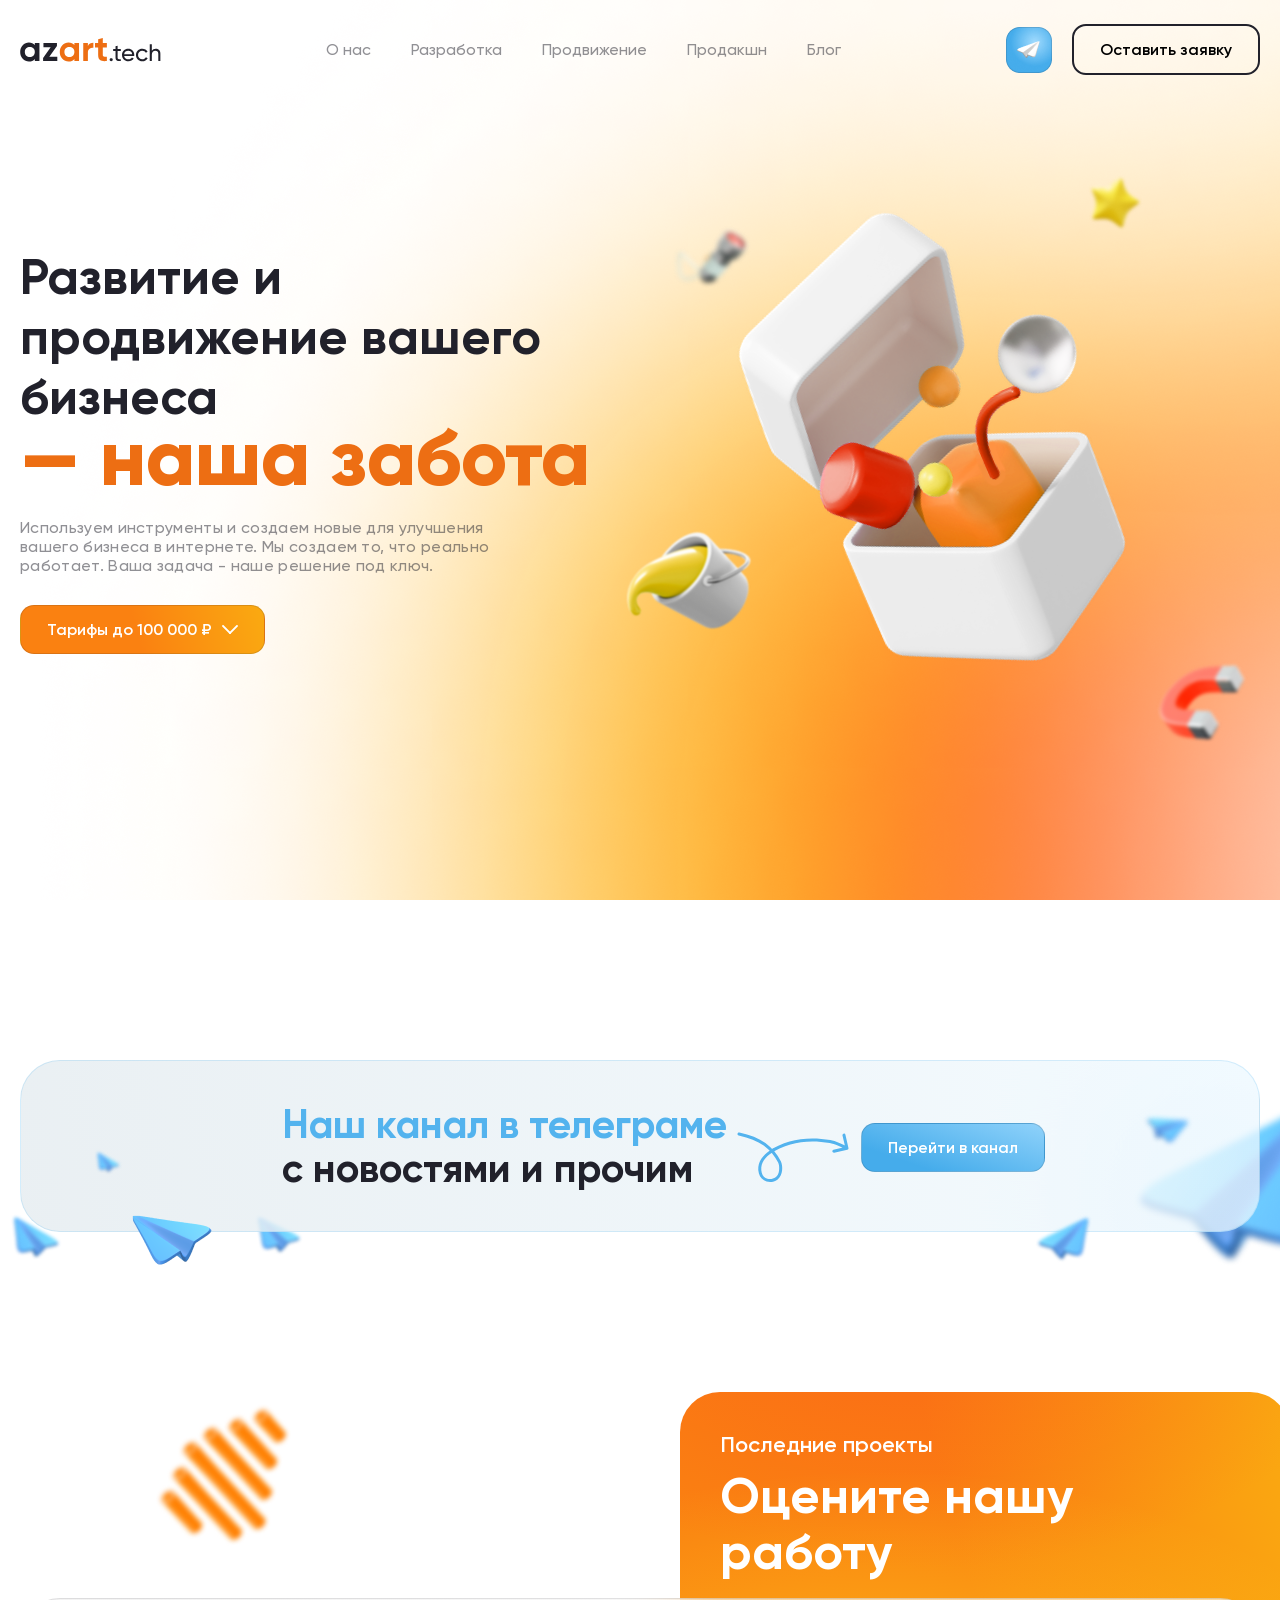
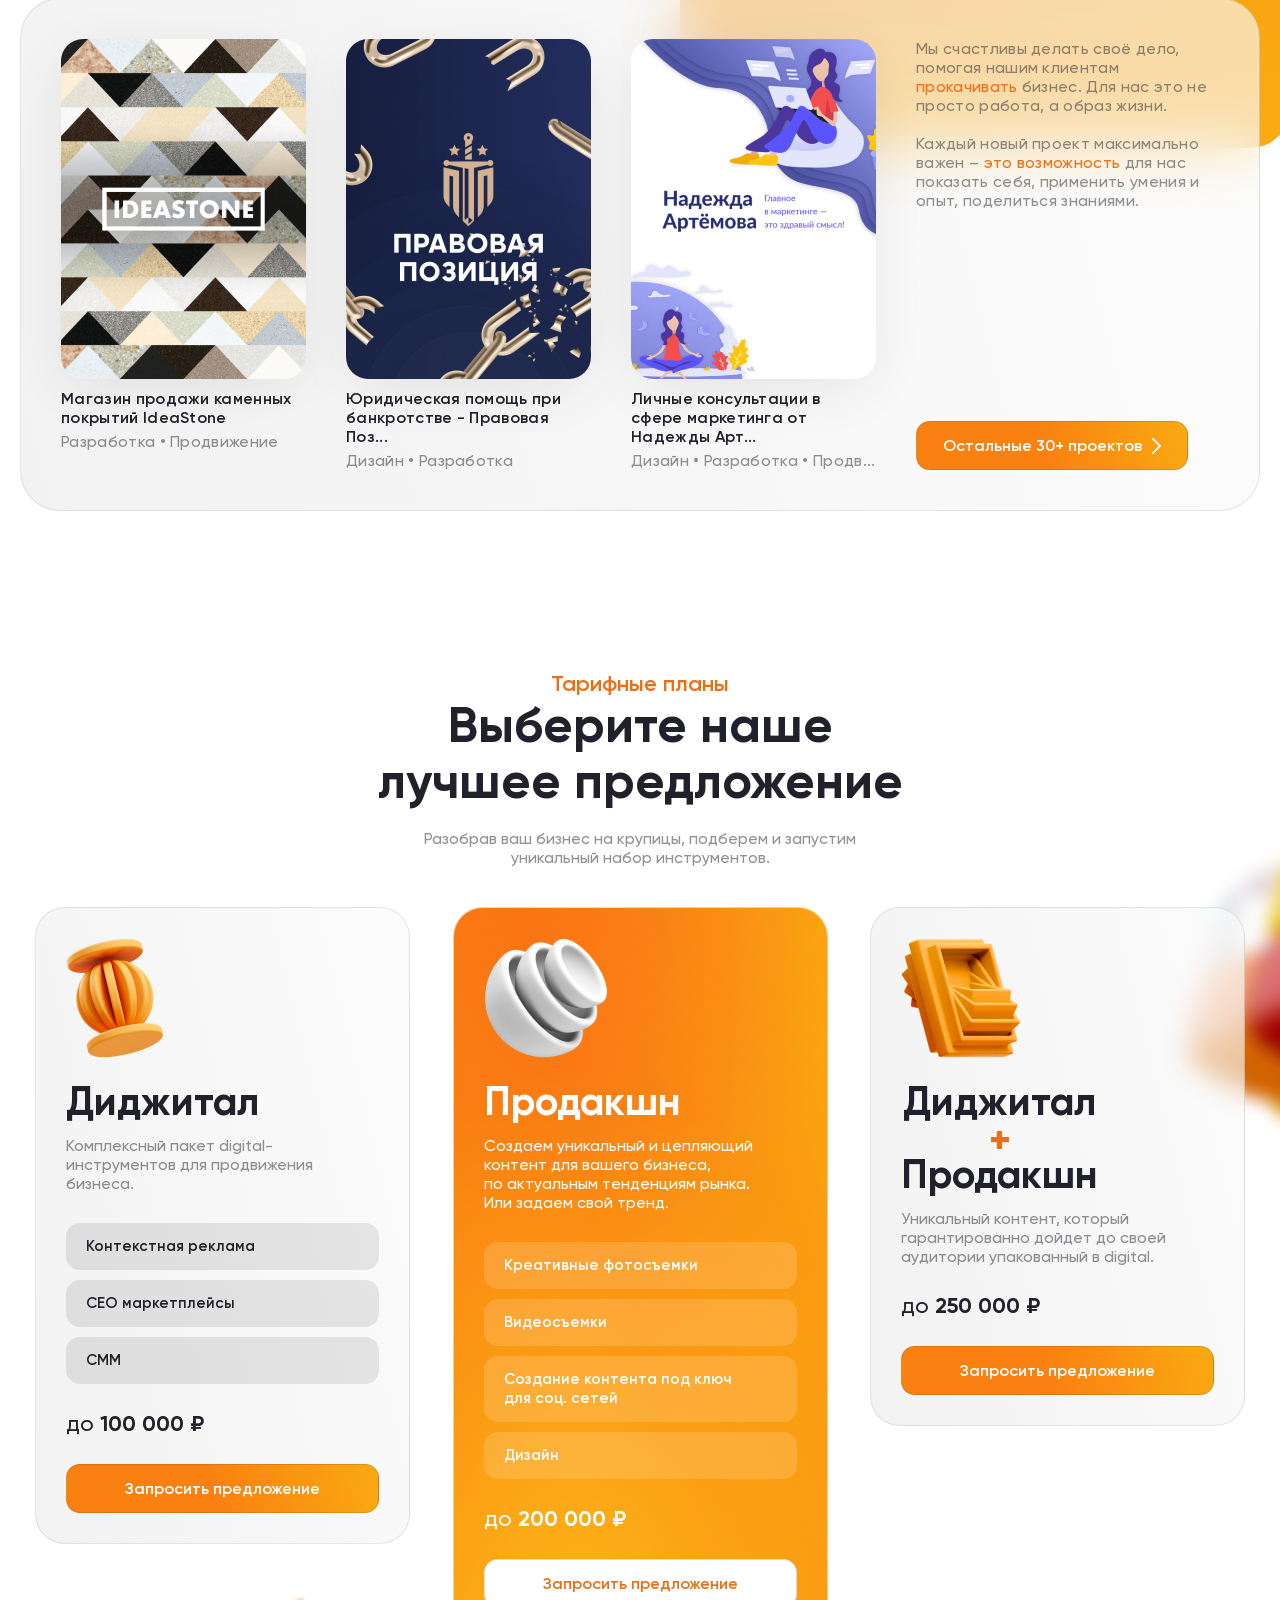
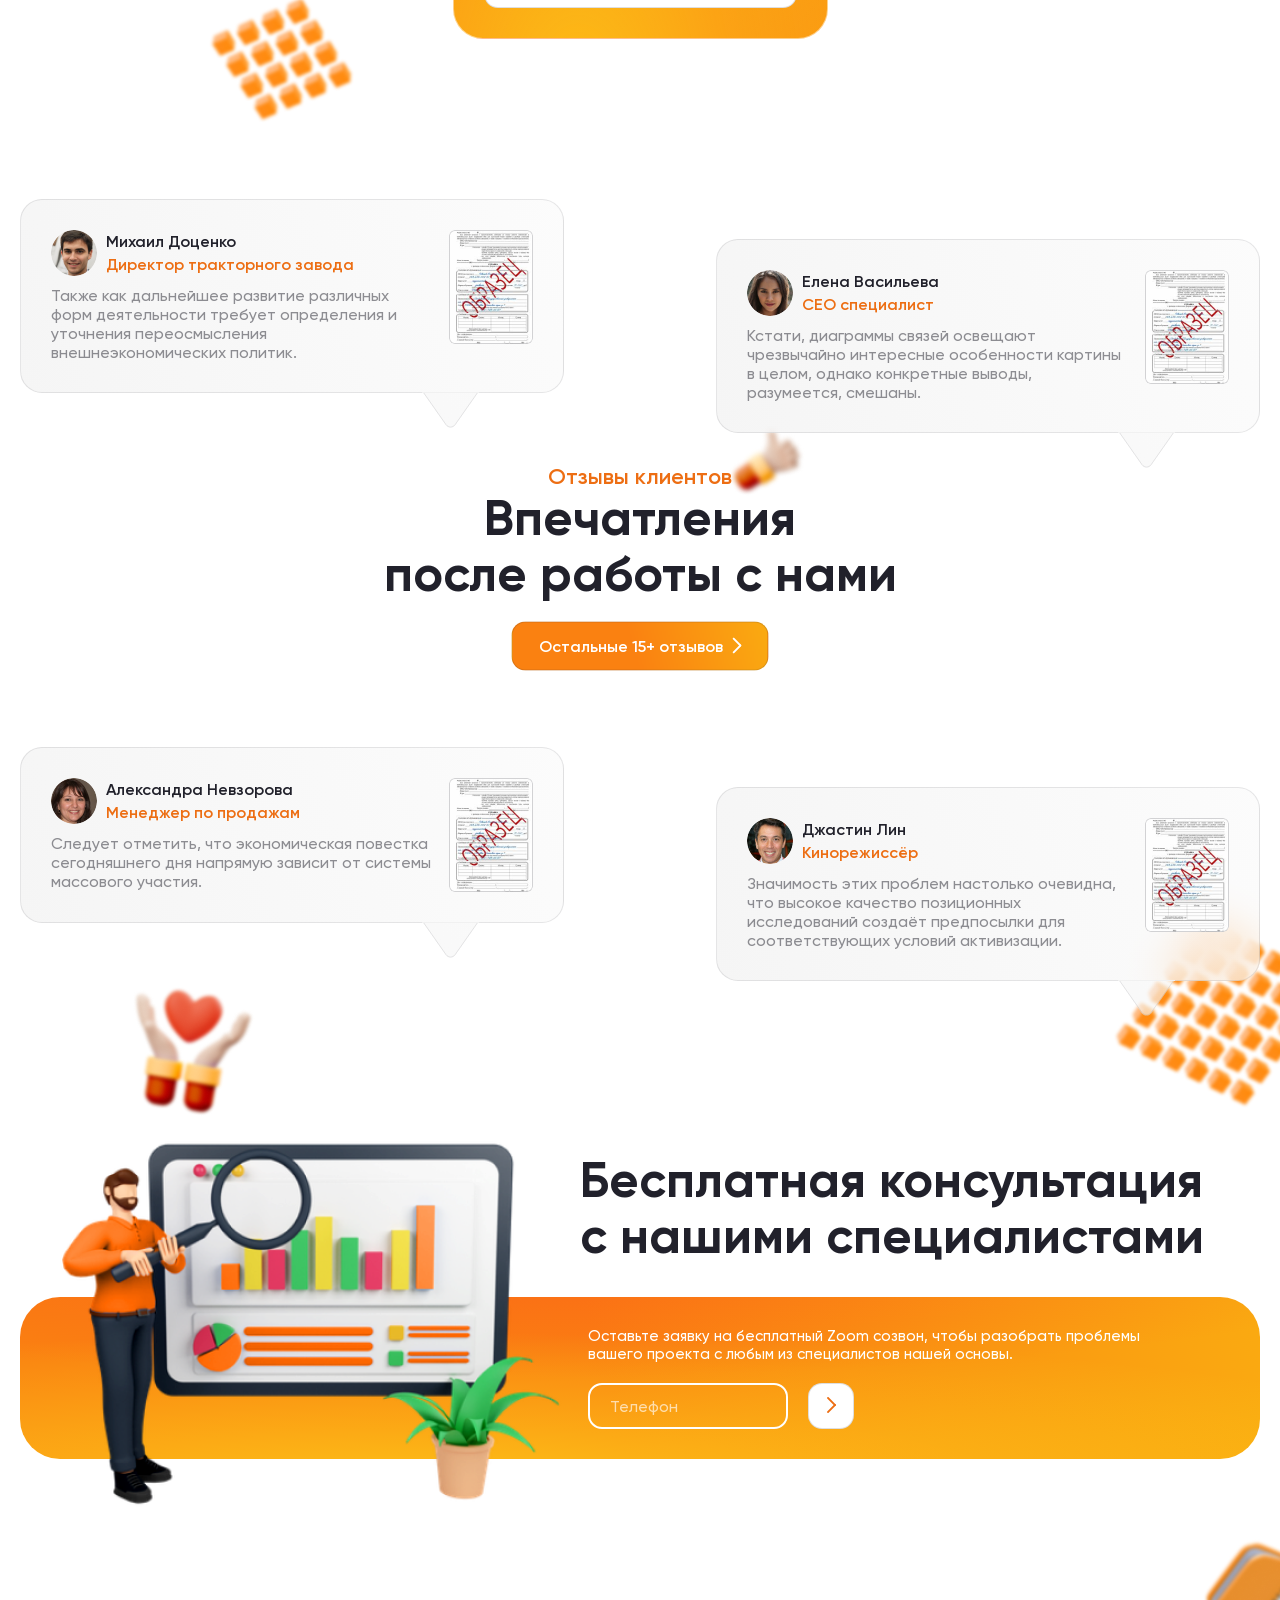
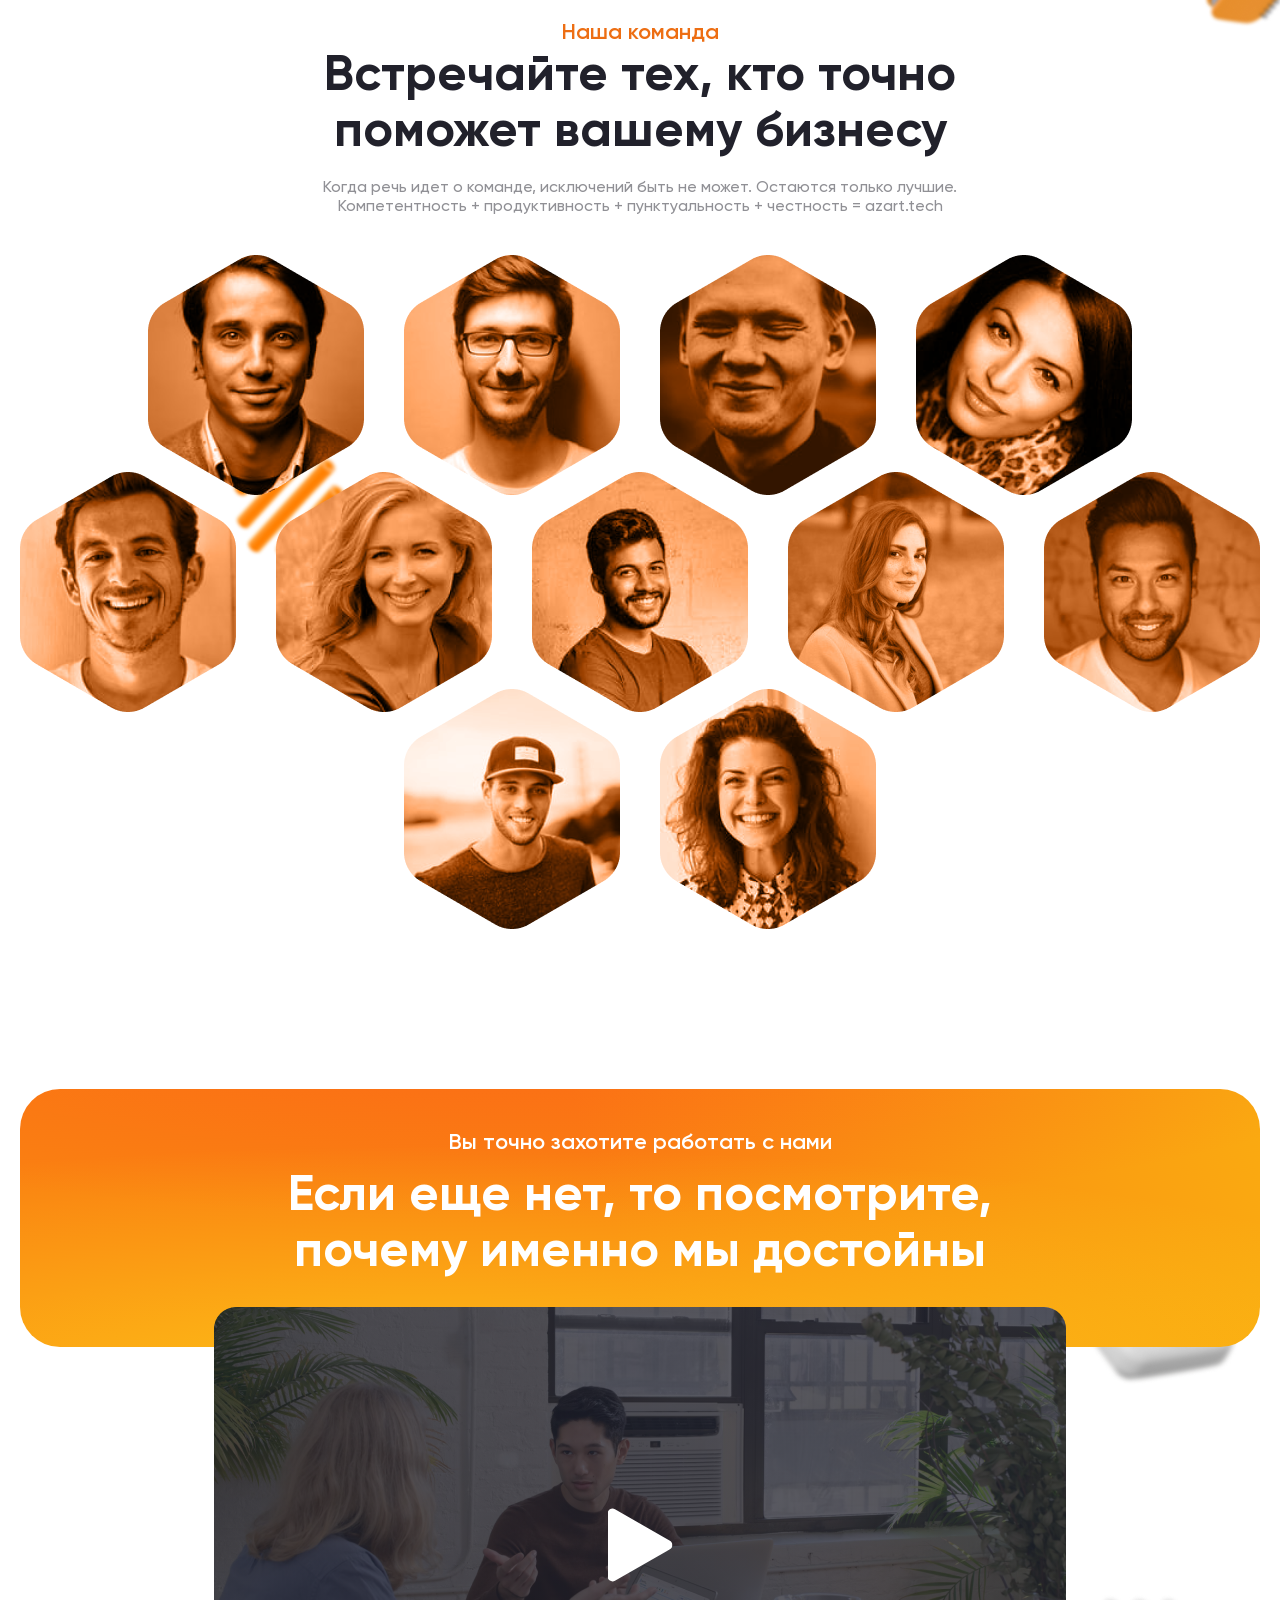
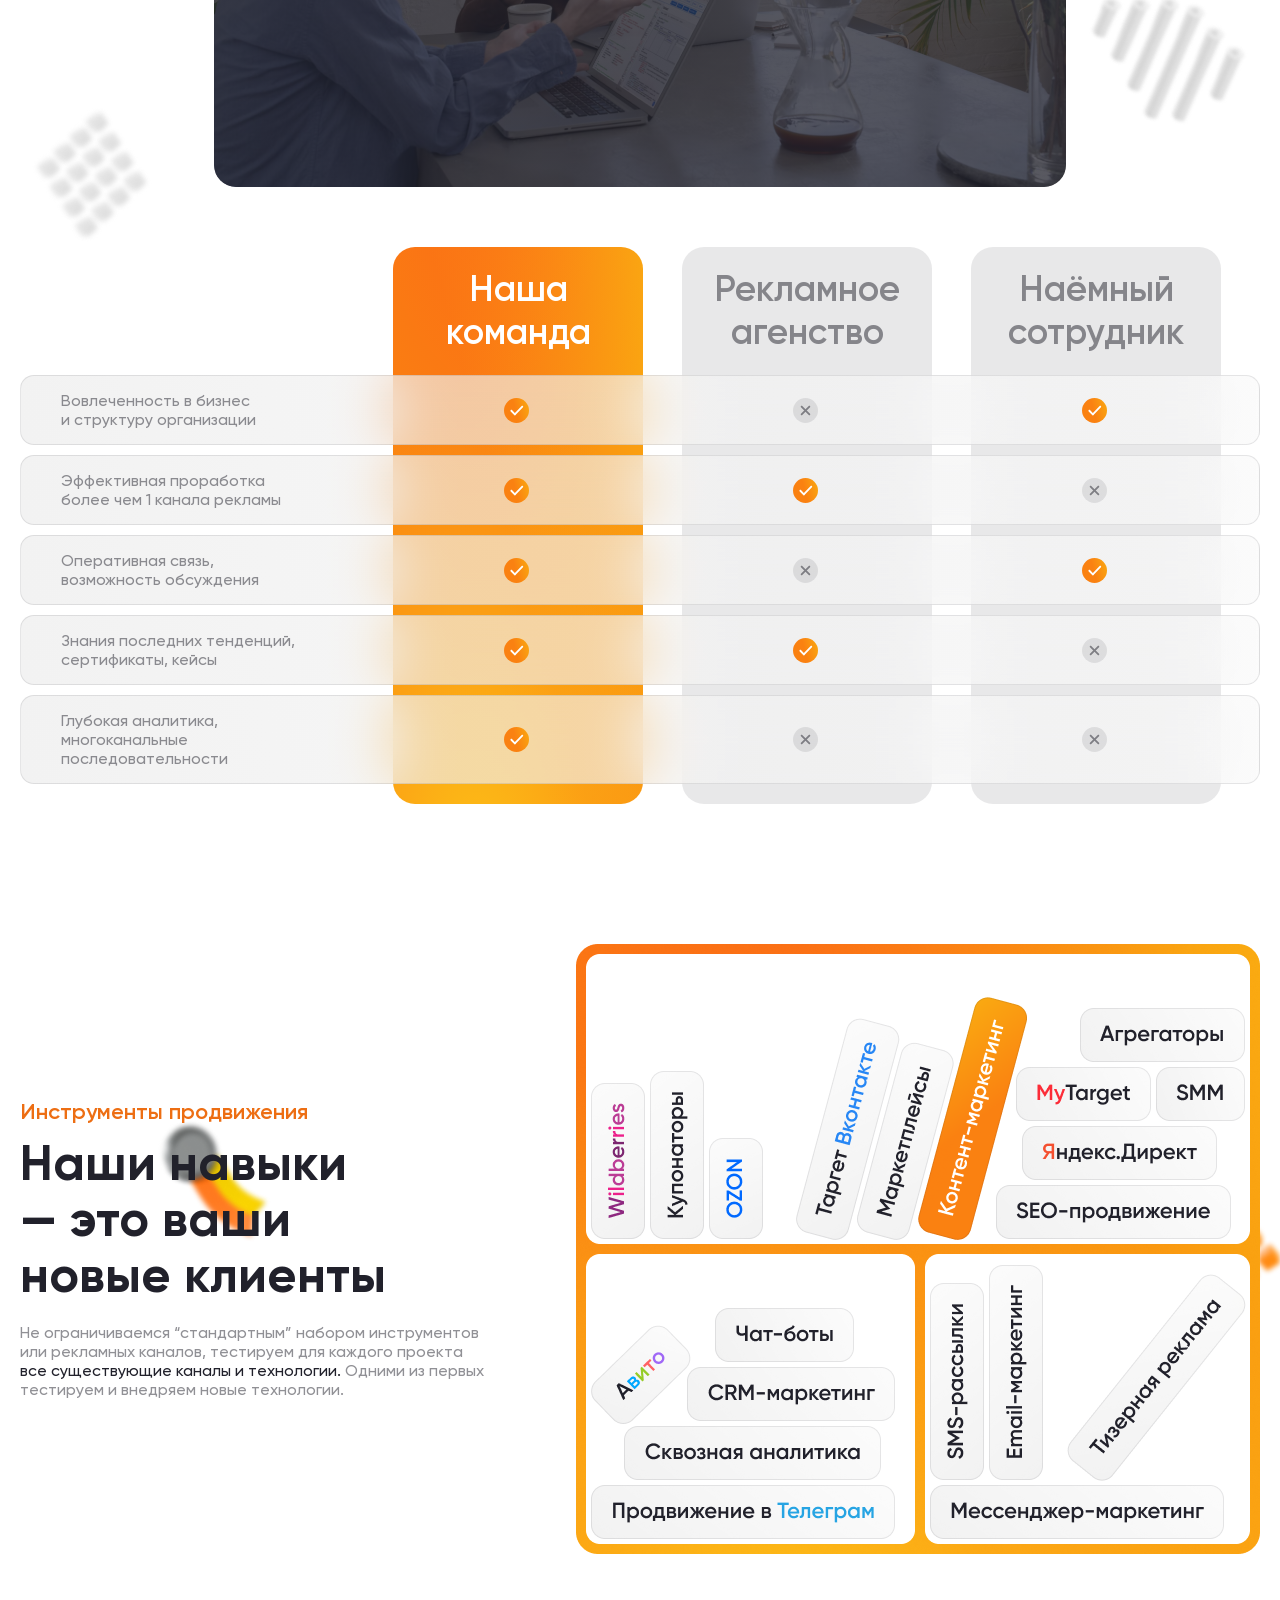
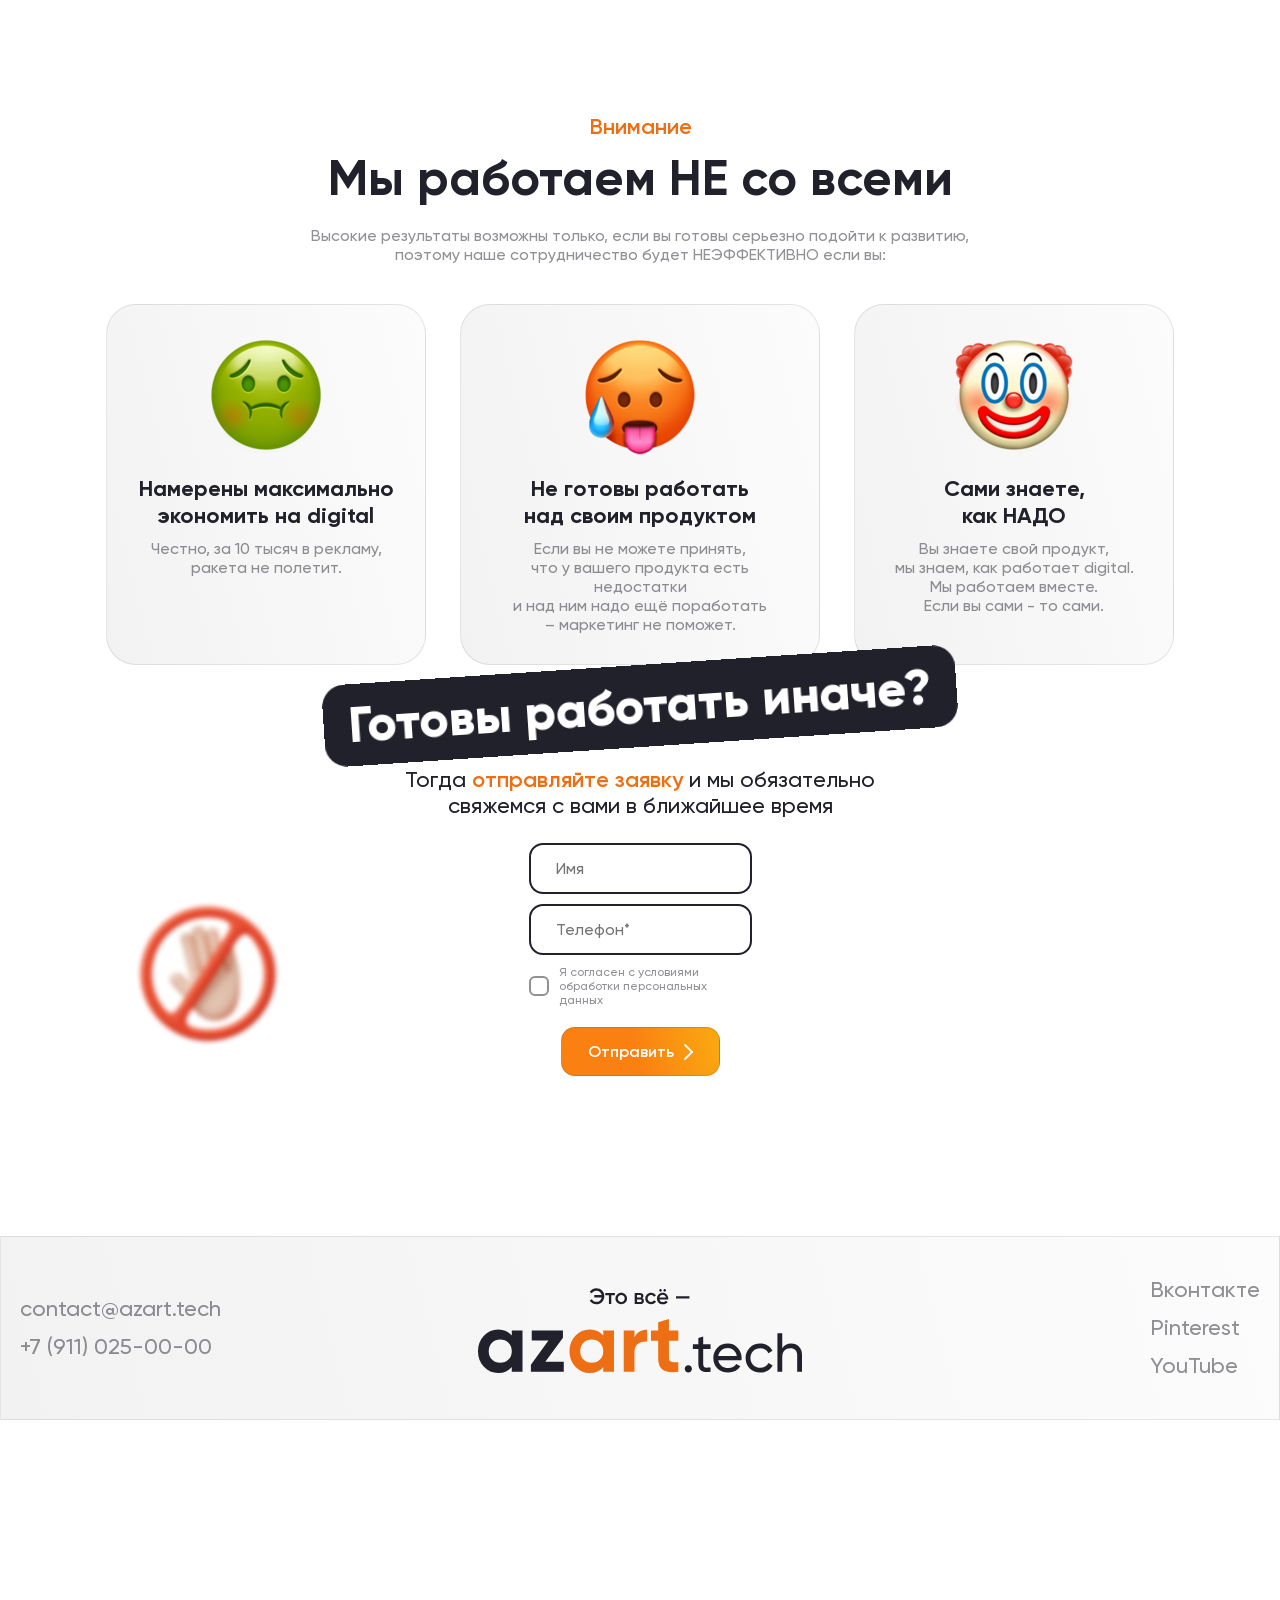
==== index.html @ e6219230 "fe" ====
<!DOCTYPE html>
<html lang="ru">
<head>
    <meta charset="UTF-8">
    <meta http-equiv="X-UA-Compatible" content="IE=edge">
    <title>Home</title>
    <meta name="theme-color" content="#fff">
    <meta name="apple-mobile-web-app-status-bar-style" content="black-translucent">
    <meta name="viewport" content="width=device-width, user-scalable=no, initial-scale=1.0, maximum-scale=1.0, minimum-scale=1.0">
    <meta name="format-detection" content="telephone=no">
    <meta name="author" content="">
    <base href="">
    <link rel="canonical" href="/">
    <!-- page description -->
    <meta name="description" content="">
    <meta name="keywords" content="">
    <meta name="Copyright" content="">
    <!-- social networks -->
    <meta property="og:locale" content="ru_RU">
    <meta property="og:type" content="website">
    <meta property="og:title" content="">
    <meta property="og:description" content="">
    <meta property="og:image" content="">
    <meta property="og:url" content="">
    <meta property="og:site_name" content="">
    <!-- fancybox -->
    <link rel="stylesheet" href="bower_components/fancybox/dist/jquery.fancybox.min.css">
    <!-- styles files -->
    <link rel="stylesheet" href="assets/css/main.css">
    <link rel="stylesheet" href="assets/css/media.css">
</head>
<body>
    <!-- header -->
    <header class="header">
        <div class="container">
            <div class="header-wrapper f-center-jcsb">
                <a href="/" class="header-logo">
                    <img src="assets/img/logo.svg" alt="" class="header-logo__img">
                </a>
                <nav class="header-nav">
                    <ul class="header-menu f-center">
                        <li class="header-menu__item">
                            <a href="#" class="header-menu__link">
                                О нас
                            </a>
                        </li>
                        <li class="header-menu__item">
                            <a href="#" class="header-menu__link">
                                Разработка
                            </a>
                        </li>
                        <li class="header-menu__item">
                            <a href="#" class="header-menu__link">
                                Продвижение
                            </a>
                        </li>
                        <li class="header-menu__item">
                            <a href="#" class="header-menu__link">
                                Продакшн    
                            </a>
                        </li>
                        <li class="header-menu__item">
                            <a href="#" class="header-menu__link">
                                Блог
                            </a>
                        </li>
                    </ul>
                </nav>
                <div class="header-contacts f-center">
                    <a href="#" class="header-contacts__telegram">
                        <img src="assets/img/telegram-icon.png" alt="">
                    </a>
                    <button type="button" class="header-contacts__btn connect-btn">
                        <span class="header-contacts__btn-text">
                            Оставить заявку
                        </span>
                    </button>
                </div>
                <button class="header-burger">
                    <span></span>
                    <span></span>
                    <span></span>
                </button>
            </div>
        </div>
    </header>
    <!-- main -->
    <main>
        <!-- main -->
        <section class="main">
            <div class="container">
                <div class="main-wrapper f-center">
                    <div class="main-content">
                        <h1 class="main-content__title">
                            Развитие и продвижение
                            вашего бизнеса<br>  
                            <span>— наша забота</span>
                        </h1>
                        <p class="main-content__text">
                            Используем инструменты и создаем новые для улучшения вашего бизнеса в интернете. Мы создаем то, что реально работает. Ваша задача - наше решение под ключ.
                        </p>
                        <a href="#tarif" class="main-content__btn scroll-link main-btn f-center">
                            <span class="main-btn__text">
                                Тарифы до 100 000 ₽
                            </span>
                            <svg width="16" height="9" viewBox="0 0 16 9" fill="none" xmlns="http://www.w3.org/2000/svg">
                                <path d="M15.7701 0.503908C16.0766 0.808319 16.0766 1.30187 15.7701 1.60628L8.55501 8.77169C8.24849 9.0761 7.75152 9.0761 7.445 8.77169L7.16749 8.4961C6.86097 8.19169 6.86097 7.69814 7.16749 7.39373L14.3826 0.228315C14.6891 -0.0760963 15.1861 -0.0760962 15.4926 0.228315L15.7701 0.503908Z" fill="white"/>
                                <path d="M8.55501 8.77169C8.24849 9.0761 7.75152 9.0761 7.445 8.77169L0.229891 1.60627C-0.0766316 1.30186 -0.0766316 0.808312 0.229891 0.503901L0.507395 0.228308C0.813917 -0.0761035 1.31089 -0.0761034 1.61741 0.228308L8.83251 7.39372C9.13903 7.69813 9.13903 8.19168 8.83251 8.49609L8.55501 8.77169Z" fill="white"/>
                            </svg>
                        </a>
                    </div>
                    <div class="main-image">
                        <img src="assets/img/main-image.png" alt="" class="main-image__img rellax" data-rellax-speed="0.5">
                        <img src="assets/img/main-image-first.png" alt="" class="main-image__first rellax" data-rellax-speed="2">
                        <img src="assets/img/main-image-second.png" alt="" class="main-image__second rellax" data-rellax-speed="1">
                        <img src="assets/img/main-image-third.png" alt="" class="main-image__third rellax" data-rellax-speed="1">
                        <img src="assets/img/main-image-fourth.png" alt="" class="main-image__fourth rellax" data-rellax-speed="3">
                    </div>
                </div>
            </div>
        </section>
        <!-- telegram -->
        <section class="telegram">
            <div class="container">
                <div class="telegram-wrapper">
                    <div class="telegram-block f-center">
                        <h2 class="telegram-block__title">
                            <span>Наш канал в телеграме</span><br>
                            с новостями и прочим
                        </h2>
                        <figure class="telegram-block__svg">
                            <svg width="112" height="51" viewBox="0 0 112 51" fill="none" xmlns="http://www.w3.org/2000/svg">
                                <path d="M2.31012 0.532407C1.49959 0.361135 0.70368 0.879355 0.532407 1.68988C0.361135 2.50041 0.879355 3.29632 1.68988 3.46759L2.31012 0.532407ZM42.4789 29.8517L41.1358 30.5196L42.4789 29.8517ZM39.5 46.5L40.3823 47.7131L39.5 46.5ZM23.2958 41.0082L21.8363 41.3546L23.2958 41.0082ZM53 11L52.5531 9.56812L53 11ZM93 9.5L93.2712 8.02472L93 9.5ZM110.338 17.7037C111.145 17.517 111.648 16.7113 111.461 15.9042L108.418 2.75169C108.231 1.94459 107.426 1.44168 106.619 1.62843C105.812 1.81517 105.309 2.62084 105.495 3.42795L108.2 15.1191L96.5093 17.8241C95.7022 18.0109 95.1993 18.8165 95.3861 19.6236C95.5728 20.4307 96.3785 20.9336 97.1856 20.7469L110.338 17.7037ZM1.68988 3.46759C22.6378 7.89409 34.41 16.9939 41.1358 30.5196L43.822 29.1838C36.6045 14.6694 23.9538 5.10591 2.31012 0.532407L1.68988 3.46759ZM41.1358 30.5196C41.981 32.2193 42.462 35.1734 42.1087 38.1694C41.7547 41.1703 40.6123 43.8363 38.6177 45.2869L40.3823 47.7131C43.3323 45.5676 44.6855 41.9332 45.088 38.5208C45.4911 35.1034 44.9893 31.5314 43.822 29.1838L41.1358 30.5196ZM38.6177 45.2869C36.2566 47.0041 33.1445 47.4812 30.4381 46.6931C27.7755 45.9176 25.5312 43.9314 24.7552 40.6618L21.8363 41.3546C22.8825 45.7627 25.9904 48.5224 29.5993 49.5734C33.1645 50.6117 37.2434 49.9959 40.3823 47.7131L38.6177 45.2869ZM24.7552 40.6618C22.9453 33.0361 26.4487 27.1576 32.3771 22.5039C38.3476 17.8172 46.5573 14.5821 53.4469 12.4319L52.5531 9.56812C45.5735 11.7465 36.9363 15.1111 30.5247 20.1442C24.0709 25.2102 19.6568 32.1716 21.8363 41.3546L24.7552 40.6618ZM53.4469 12.4319C65.1599 8.77623 79.6747 8.57542 92.7288 10.9753L93.2712 8.02472C79.8654 5.5602 64.8401 5.73335 52.5531 9.56812L53.4469 12.4319ZM92.7288 10.9753C94.9809 11.3893 98.1336 12.4147 101.252 13.6661C104.367 14.9158 107.329 16.3434 109.206 17.5148L110.794 14.9699C108.709 13.668 105.567 12.1649 102.37 10.8819C99.1767 9.60073 95.8106 8.49157 93.2712 8.02472L92.7288 10.9753Z" fill="#53B3EE"/>
                            </svg>
                        </figure>
                        <a href="#" class="telegram-block__link blue-btn">
                            <span class="blue-btn__text">
                                Перейти в канал
                            </span>
                        </a>
                        <div class="telegram-block__left rellax" data-rellax-speed="0.5">
                            <img src="assets/img/telegram-left.png" alt="">
                        </div>
                        <div class="telegram-block__right rellax" data-rellax-speed="0.5">
                            <img src="assets/img/telegram-right.png" alt="">
                        </div>
                    </div>
                    <div class="telegram-block__bottom">
                        <img src="assets/img/telegram-bottom.png" alt="">
                    </div>
                    <div class="telegram-block__back">
                        <img src="assets/img/telegram-back.png" alt="">
                    </div>
                </div>
            </div>
        </section>
        <!-- work -->
        <section class="work">
            <div class="container">
                <div class="work-image rellax" data-rellax-speed="0.5">
                    <img src="assets/img/work-bg.png" alt="">
                </div>
                <div class="work-content">
                    <p class="work-content__section">
                        Последние проекты
                    </p>
                    <h2 class="work-content__title section-title">
                        Оцените нашу работу
                    </h2>
                </div>
                <div class="work-block flex">
                    <div class="work-block-inner">
                        <ul class="work-list flex">
                            <li class="work-list__item">
                                <a href="#" class="work-list__image">
                                    <img src="assets/img/work-img.jpg" alt="">
                                </a>
                                <div>
                                    <h3 class="work-list__title">
                                        Магазин продажи каменных покрытий IdeaStone
                                    </h3>
                                    <p class="work-list__text">
                                        Разработка • Продвижение
                                    </p>
                                </div>
                            </li>
                            <li class="work-list__item">
                                <a href="#" class="work-list__image">
                                    <img src="assets/img/main/last-project-two.jpg" alt="">
                                </a>
                                <div>
                                    <h3 class="work-list__title">
                                        Юридическая помощь при банкротстве - Правовая Поз...
                                    </h3>
                                    <p class="work-list__text">
                                        Дизайн • Разработка
                                    </p>
                                </div>
                            </li>
                            <li class="work-list__item">
                                <a href="#" class="work-list__image">
                                    <img src="assets/img/main/last-project-three.jpg" alt="">
                                </a>
                                <div>
                                    <h3 class="work-list__title">
                                        Личные консультации в сфере маркетинга от Надежды Арт...
                                    </h3>
                                    <p class="work-list__text">
                                        Дизайн • Разработка • Продв...
                                    </p>
                                </div>
                            </li>
                        </ul>
                    </div>
                    <div class="work-block__content">
                        <p class="work-block__text">
                            Мы счастливы делать своё дело, помогая нашим клиентам <span>прокачивать</span> бизнес. Для нас это не просто работа, а образ жизни.
                            <br><br>
                            Каждый новый проект максимально важен – <span>это возможность</span> для нас показать себя, применить умения и опыт, поделиться знаниями.
                        </p>
                        <a href="#" class="work-block__btn main-btn f-center">
                            <span class="main-btn__text">
                                Остальные 30+ проектов
                            </span>
                            <svg width="9" height="16" viewBox="0 0 9 16" fill="none" xmlns="http://www.w3.org/2000/svg">
                                <path d="M0.503908 0.229892C0.808319 -0.0766306 1.30187 -0.0766305 1.60628 0.229892L8.77169 7.44499C9.0761 7.75151 9.0761 8.24848 8.77169 8.555L8.4961 8.83251C8.19169 9.13903 7.69814 9.13903 7.39373 8.83251L0.228315 1.61741C-0.0760963 1.31089 -0.0760962 0.813917 0.228315 0.507395L0.503908 0.229892Z" fill="white"/>
                                <path d="M8.77169 7.44499C9.0761 7.75151 9.0761 8.24848 8.77169 8.555L1.60627 15.7701C1.30186 16.0766 0.808313 16.0766 0.503901 15.7701L0.228308 15.4926C-0.0761029 15.1861 -0.0761028 14.6891 0.228309 14.3826L7.39372 7.16749C7.69813 6.86097 8.19168 6.86097 8.49609 7.16749L8.77169 7.44499Z" fill="white"/>
                            </svg>
                        </a>
                    </div>
                </div>
            </div>
        </section>
        <!-- tarif -->
        <section class="tarif" id="tarif">
            <div class="container">
                <div class="section-content">
                    <p class="section-content__type">
                        Тарифные планы
                    </p>
                    <h2 class="section-title">
                        Выберите наше<br>
                        лучшее предложение
                    </h2>
                    <p class="section-content__text">
                        Разобрав ваш бизнес на крупицы, подберем и запустим<br>
                        уникальный набор инструментов.
                    </p>
                </div>
                <ul class="tarif-list f-jcsb">
                    <li class="tarif-list__item">
                        <div class="tarif-list__image">
                            <img src="assets/img/tarif-1.png" alt="">
                        </div>
                        <h3 class="tarif-list__title">
                            Диджитал
                        </h3>
                        <p class="tarif-list__text">
                            Комплексный пакет digital-инструментов для продвижения бизнеса.
                        </p>
                        <ul class="tarif-services">
                            <li class="tarif-services__item">
                                <p class="tarif-services__text">
                                    Контекстная реклама
                                </p>
                            </li>
                            <li class="tarif-services__item">
                                <p class="tarif-services__text">
                                    CEO маркетплейсы
                                </p>
                            </li>
                            <li class="tarif-services__item">
                                <p class="tarif-services__text">
                                    СММ
                                </p>
                            </li>
                        </ul>
                        <p class="tarif-services__price">
                            до <span>100 000 ₽</span>
                        </p>
                        <button type="button" class="main-btn tarif-services__btn proposal-btn">
                            <span class="main-btn__text">
                                Запросить предложение
                            </span>
                        </button>
                    </li>
                    <li class="tarif-list__item tarif-list__item_accent">
                        <div class="tarif-list__image">
                            <img src="assets/img/tarif-2.png" alt="">
                        </div>
                        <h3 class="tarif-list__title">
                            Продакшн
                        </h3>
                        <p class="tarif-list__text">
                            Создаем уникальный и цепляющий контент для вашего бизнеса,<br>
                            по актуальным тенденциям рынка. <br>
                            Или задаем свой тренд.
                        </p>
                        <ul class="tarif-services">
                            <li class="tarif-services__item">
                                <p class="tarif-services__text">
                                    Креативные фотосъемки
                                </p>
                            </li>
                            <li class="tarif-services__item">
                                <p class="tarif-services__text">
                                    Видеосъемки
                                </p>
                            </li>
                            <li class="tarif-services__item">
                                <p class="tarif-services__text">
                                    Создание контента под ключ <br>
                                    для соц. сетей
                                </p>
                            </li>
                            <li class="tarif-services__item">
                                <p class="tarif-services__text">
                                    Дизайн
                                </p>
                            </li>
                        </ul>
                        <p class="tarif-services__price">
                            до <span>200 000 ₽</span>
                        </p>
                        <button type="button" class="main-btn tarif-services__btn proposal-btn">
                            <span class="main-btn__text">
                                Запросить предложение
                            </span>
                        </button>
                    </li>
                    <li class="tarif-list__item">
                        <div class="tarif-list__image">
                            <img src="assets/img/tarif-3.png" alt="">
                        </div>
                        <h3 class="tarif-list__title">
                            Диджитал<br>
                            <span>+</span>
                            Продакшн
                        </h3>
                        <p class="tarif-list__text">
                            Уникальный контент, который гарантированно дойдет до своей аудитории упакованный в digital.
                        </p>
                        <p class="tarif-services__price">
                            до <span>250 000 ₽</span>
                        </p>
                        <button type="button" class="main-btn tarif-services__btn proposal-btn">
                            <span class="main-btn__text">
                                Запросить предложение
                            </span>
                        </button>
                    </li>
                </ul>
                <div class="tarif-cube rellax" data-rellax-speed="1">
                    <img src="assets/img/tarif-cube.png" alt="">
                </div>
                <div class="tarif-figure rellax" data-rellax-speed="0.5">
                    <img src="assets/img/cube-figure.png" alt="">
                </div>
            </div>
        </section>
        <!-- reviews -->
        <section class="reviews">
            <div class="container">
                <div class="section-content">
                    <p class="section-content__type">
                        Отзывы клиентов
                    </p>
                    <h2 class="section-title">
                        Впечатления<br>
                        после работы с нами
                    </h2>
                    <a href="#" class="section-content__btn main-btn f-center">
                        Остальные 15+ отзывов
                        <svg width="9" height="16" viewBox="0 0 9 16" fill="none" xmlns="http://www.w3.org/2000/svg">
                            <path d="M0.503908 0.229892C0.808319 -0.0766306 1.30187 -0.0766305 1.60628 0.229892L8.77169 7.44499C9.0761 7.75151 9.0761 8.24848 8.77169 8.555L8.4961 8.83251C8.19169 9.13903 7.69814 9.13903 7.39373 8.83251L0.228315 1.61741C-0.0760963 1.31089 -0.0760962 0.813917 0.228315 0.507395L0.503908 0.229892Z" fill="white"/>
                            <path d="M8.77169 7.44499C9.0761 7.75151 9.0761 8.24848 8.77169 8.555L1.60627 15.7701C1.30186 16.0766 0.808313 16.0766 0.503901 15.7701L0.228308 15.4926C-0.0761029 15.1861 -0.0761028 14.6891 0.228309 14.3826L7.39372 7.16749C7.69813 6.86097 8.19168 6.86097 8.49609 7.16749L8.77169 7.44499Z" fill="white"/>
                        </svg>
                    </a>
                </div>
                <div class="reviews-top rellax" data-rellax-speed="1">
                    <img src="assets/img/reviews-top.png" alt="">
                </div>
                <ul class="reviews-list f-jcsb">
                    <li class="reviews-list__item">
                        <div class="reviews-list__offer f-jcsb">
                            <div class="reviews-list__content">
                                <div class="reviews-list__author f-center">
                                    <div class="reviews-list__image">
                                        <img src="assets/img/reviews-img.png" alt="">
                                    </div>
                                    <div class="reviews-list__info">
                                        <h3 class="reviews-list__title">
                                            Михаил Доценко
                                        </h3>
                                        <p class="reviews-list__rank">
                                            Директор тракторного завода
                                        </p>
                                    </div>
                                </div>
                                <p class="reviews-list__text">
                                    Также как дальнейшее развитие различных форм деятельности требует определения и уточнения переосмысления внешнеэкономических политик.
                                </p>
                            </div>
                            <a href="assets/img/reviews-doc.png" class="reviews-list__document" data-fancybox="">
                                <img src="assets/img/reviews-doc.png" alt="">
                            </a>
                        </div>
                    </li>
                    <li class="reviews-list__item">
                        <div class="reviews-list__offer f-jcsb">
                            <div class="reviews-list__content">
                                <div class="reviews-list__author f-center">
                                    <div class="reviews-list__image">
                                        <img src="assets/img/main/face-recall-two.jpg" alt="">
                                    </div>
                                    <div class="reviews-list__info">
                                        <h3 class="reviews-list__title">
                                            Елена Васильева
                                        </h3>
                                        <p class="reviews-list__rank">
                                            CEO специалист
                                        </p>
                                    </div>
                                </div>
                                <p class="reviews-list__text">
                                    Кстати, диаграммы связей освещают чрезвычайно интересные особенности картины в целом, однако конкретные выводы, разумеется, смешаны.
                                </p>
                            </div>
                            <a href="assets/img/reviews-doc.png" class="reviews-list__document" data-fancybox="">
                                <img src="assets/img/reviews-doc.png" alt="">
                            </a>
                        </div>
                    </li>
                    <li class="reviews-list__item">
                        <div class="reviews-list__offer f-jcsb">
                            <div class="reviews-list__content">
                                <div class="reviews-list__author f-center">
                                    <div class="reviews-list__image">
                                        <img src="assets/img/main/face-recall-three.jpg" alt="">
                                    </div>
                                    <div class="reviews-list__info">
                                        <h3 class="reviews-list__title">
                                            Александра Невзорова
                                        </h3>
                                        <p class="reviews-list__rank">
                                            Менеджер по продажам
                                        </p>
                                    </div>
                                </div>
                                <p class="reviews-list__text">
                                    Следует отметить, что экономическая повестка сегодняшнего дня напрямую зависит от системы массового участия.
                                </p>
                            </div>
                            <a href="assets/img/reviews-doc.png" class="reviews-list__document" data-fancybox="">
                                <img src="assets/img/reviews-doc.png" alt="">
                            </a>
                        </div>
                    </li>
                    <li class="reviews-list__item">
                        <div class="reviews-list__offer f-jcsb">
                            <div class="reviews-list__content">
                                <div class="reviews-list__author f-center">
                                    <div class="reviews-list__image">
                                        <img src="assets/img/main/face-recall-four.jpg" alt="">
                                    </div>
                                    <div class="reviews-list__info">
                                        <h3 class="reviews-list__title">
                                            Джастин Лин
                                        </h3>
                                        <p class="reviews-list__rank">
                                            Кинорежиссёр
                                        </p>
                                    </div>
                                </div>
                                <p class="reviews-list__text">
                                    Значимость этих проблем настолько очевидна, что высокое качество позиционных исследований создаёт предпосылки для соответствующих условий активизации.
                                </p>
                            </div>
                            <a href="assets/img/reviews-doc.png" class="reviews-list__document" data-fancybox="">
                                <img src="assets/img/reviews-doc.png" alt="">
                            </a>
                        </div>
                    </li>
                </ul>
                <div class="reviews-left rellax" data-rellax-speed="1">
                    <img src="assets/img/reviews-left.png" alt="">
                </div>
                <div class="reviews-right rellax" data-rellax-speed="1">
                    <img src="assets/img/reviews-right.png" alt="">
                </div>
            </div>
        </section>
        <!-- consult -->
        <section class="consult">
            <div class="container">
                <div class="consult-wrapper f-jcsb">
                    <div class="consult-image">
                        <img src="assets/img/consult-img.png" alt="">
                    </div>
                    <div class="consult-content">
                        <h2 class="section-title">
                            Бесплатная консультация<br>
                            с нашими специалистами
                        </h2>
                    </div>
                </div>
                <form action="#" class="consult-form">
                    <div class="consult-form__block">
                        <p class="consult-form__text">
                            Оставьте заявку на бесплатный Zoom созвон, чтобы разобрать проблемы<br>
                            вашего проекта с любым из специалистов нашей основы.
                        </p>
                        <div class="consult-offer f-center">
                            <div class="consult-offer__phone focus-area">
                                <p class="consult-offer__enter focus-text">
                                    Телефон
                                </p>
                                <input type="tel" name="phone" placeholder="Телефон" required>
                            </div>
                            <button class="consult-btn">
                                <svg width="9" height="16" viewBox="0 0 9 16" fill="none" xmlns="http://www.w3.org/2000/svg">
                                    <path d="M0.503908 0.229403C0.808319 -0.0771188 1.30187 -0.0771188 1.60628 0.229403L8.77169 7.4445C9.0761 7.75102 9.0761 8.24799 8.77169 8.55451L8.4961 8.83202C8.19169 9.13854 7.69814 9.13854 7.39373 8.83202L0.228315 1.61692C-0.0760963 1.3104 -0.0760962 0.813429 0.228315 0.506907L0.503908 0.229403Z" fill="#ED6E13"/>
                                    <path d="M8.77169 7.4445C9.0761 7.75102 9.0761 8.24799 8.77169 8.55451L1.60627 15.7696C1.30186 16.0761 0.808313 16.0761 0.503901 15.7696L0.228308 15.4921C-0.0761029 15.1856 -0.0761028 14.6886 0.228309 14.3821L7.39372 7.16701C7.69813 6.86048 8.19168 6.86048 8.49609 7.16701L8.77169 7.4445Z" fill="#ED6E13"/>
                                </svg>
                            </button>
                        </div>
                    </div>
                </form>
                <div class="consult-book rellax" data-rellax-speed="1">
                    <img src="assets/img/consult-book.png" alt="">
                </div>
            </div>
        </section>
        <!-- team -->
        <section class="team">
            <div class="container">
                <div class="section-content">
                    <p class="section-content__type">
                        Наша команда
                    </p>
                    <h2 class="section-title">
                        Встречайте тех, кто точно<br>
                        поможет вашему бизнесу
                    </h2>
                    <p class="section-content__text">
                        Когда речь идет о команде, исключений быть не может. Остаются только лучшие.<br>
                        Компетентность + продуктивность + пунктуальность + честность = azart.tech
                    </p>
                </div>
                <div class="team-inner">
                    <ul class="team-list f-center-center">
                        <li class="team-list__item">
                            <div class="team-list__card">
                                <img src="assets/img/team-1.png" alt="">
                                <div class="team-list__content f-center-center">
                                    <div class="team-list__info">
                                        <h3 class="team-list__title">
                                            Екатерина<br>
                                            Васильева
                                        </h3>
                                        <p class="team-list__rank">
                                            Рекламный<br>
                                            менеджер
                                        </p>
                                    </div>
                                    <div class="team-list__bg"><img src="assets/img/team-bg.svg"></div>
                                </div>
                            </div>
                        </li>
                        <li class="team-list__item">
                            <div class="team-list__card">
                                <img src="assets/img/team-2.png" alt="">
                                <div class="team-list__content f-center-center">
                                    <div class="team-list__info">
                                        <h3 class="team-list__title">
                                            Екатерина<br>
                                            Васильева
                                        </h3>
                                        <p class="team-list__rank">
                                            Рекламный<br>
                                            менеджер
                                        </p>
                                    </div>
                                    <div class="team-list__bg"><img src="assets/img/team-bg.svg"></div>
                                </div>
                            </div>
                        </li>
                        <li class="team-list__item">
                            <div class="team-list__card">
                                <img src="assets/img/team-3.png" alt="">
                                <div class="team-list__content f-center-center">
                                    <div class="team-list__info">
                                        <h3 class="team-list__title">
                                            Екатерина<br>
                                            Васильева
                                        </h3>
                                        <p class="team-list__rank">
                                            Рекламный<br>
                                            менеджер
                                        </p>
                                    </div>
                                    <div class="team-list__bg"><img src="assets/img/team-bg.svg"></div>
                                </div>
                            </div>
                        </li>
                        <li class="team-list__item">
                            <div class="team-list__card">
                                <img src="assets/img/team-4.png" alt="">
                                <div class="team-list__content f-center-center">
                                    <div class="team-list__info">
                                        <h3 class="team-list__title">
                                            Екатерина<br>
                                            Васильева
                                        </h3>
                                        <p class="team-list__rank">
                                            Рекламный<br>
                                            менеджер
                                        </p>
                                    </div>
                                    <div class="team-list__bg"><img src="assets/img/team-bg.svg"></div>
                                </div>
                            </div>
                        </li>
                        <li class="team-list__item">
                            <div class="team-list__card">
                                <img src="assets/img/team-5.png" alt="">
                                <div class="team-list__content f-center-center">
                                    <div class="team-list__info">
                                        <h3 class="team-list__title">
                                            Екатерина<br>
                                            Васильева
                                        </h3>
                                        <p class="team-list__rank">
                                            Рекламный<br>
                                            менеджер
                                        </p>
                                    </div>
                                    <div class="team-list__bg"><img src="assets/img/team-bg.svg"></div>
                                </div>
                            </div>
                        </li>
                        <li class="team-list__item">
                            <div class="team-list__card">
                                <img src="assets/img/team-6.png" alt="">
                                <div class="team-list__content f-center-center">
                                    <div class="team-list__info">
                                        <h3 class="team-list__title">
                                            Екатерина<br>
                                            Васильева
                                        </h3>
                                        <p class="team-list__rank">
                                            Рекламный<br>
                                            менеджер
                                        </p>
                                    </div>
                                    <div class="team-list__bg"><img src="assets/img/team-bg.svg"></div>
                                </div>
                            </div>
                        </li>
                        <li class="team-list__item">
                            <div class="team-list__card">
                                <img src="assets/img/team-7.png" alt="">
                                <div class="team-list__content f-center-center">
                                    <div class="team-list__info">
                                        <h3 class="team-list__title">
                                            Екатерина<br>
                                            Васильева
                                        </h3>
                                        <p class="team-list__rank">
                                            Рекламный<br>
                                            менеджер
                                        </p>
                                    </div>
                                    <div class="team-list__bg"><img src="assets/img/team-bg.svg"></div>
                                </div>
                            </div>
                        </li>
                        <li class="team-list__item">
                            <div class="team-list__card">
                                <img src="assets/img/team-8.png" alt="">
                                <div class="team-list__content f-center-center">
                                    <div class="team-list__info">
                                        <h3 class="team-list__title">
                                            Екатерина<br>
                                            Васильева
                                        </h3>
                                        <p class="team-list__rank">
                                            Рекламный<br>
                                            менеджер
                                        </p>
                                    </div>
                                    <div class="team-list__bg"><img src="assets/img/team-bg.svg"></div>
                                </div>
                            </div>
                        </li>
                        <li class="team-list__item">
                            <div class="team-list__card">
                                <img src="assets/img/team-9.png" alt="">
                                <div class="team-list__content f-center-center">
                                    <div class="team-list__info">
                                        <h3 class="team-list__title">
                                            Екатерина<br>
                                            Васильева
                                        </h3>
                                        <p class="team-list__rank">
                                            Рекламный<br>
                                            менеджер
                                        </p>
                                    </div>
                                    <div class="team-list__bg"><img src="assets/img/team-bg.svg"></div>
                                </div>
                            </div>
                        </li>
                        <li class="team-list__item">
                            <div class="team-list__card">
                                <img src="assets/img/team-10.png" alt="">
                                <div class="team-list__content f-center-center">
                                    <div class="team-list__info">
                                        <h3 class="team-list__title">
                                            Екатерина<br>
                                            Васильева
                                        </h3>
                                        <p class="team-list__rank">
                                            Рекламный<br>
                                            менеджер
                                        </p>
                                    </div>
                                    <div class="team-list__bg"><img src="assets/img/team-bg.svg"></div>
                                </div>
                            </div>
                        </li>
                        <li class="team-list__item">
                            <div class="team-list__card">
                                <img src="assets/img/team-11.png" alt="">
                                <div class="team-list__content f-center-center">
                                    <div class="team-list__info">
                                        <h3 class="team-list__title">
                                            Екатерина<br>
                                            Васильева
                                        </h3>
                                        <p class="team-list__rank">
                                            Рекламный<br>
                                            менеджер
                                        </p>
                                    </div>
                                    <div class="team-list__bg"><img src="assets/img/team-bg.svg"></div>
                                </div>
                            </div>
                        </li>
                    </ul>
                </div>
                <div class="team-top rellax" data-rellax-speed="1">
                    <img src="assets/img/team-top.png" alt="">
                </div>
                <div class="team-bottom rellax" data-rellax-speed="1">
                    <img src="assets/img/team-bottom.png" alt="">
                </div>
            </div>
        </section>
        <!-- advantages -->
        <section class="advantages">
            <div class="container">
                <div class="advantages-content">
                    <div class="section-content">
                        <p class="section-content__type">
                            Вы точно захотите работать с нами
                        </p>
                        <h2 class="section-content__title">
                            Если еще нет, то посмотрите,<br>
                            почему именно мы достойны
                        </h2>
                    </div>
                    <div class="advantages-right rellax" data-rellax-speed="1">
                        <img src="assets/img/advantages-right.png" alt="">
                    </div>
                    <div class="advantages-left rellax" data-rellax-speed="1">
                        <img src="assets/img/advantages-left.png" alt="">
                    </div>
                </div>
                <a href="assets/img/advantages-video.png" class="advantages-video" data-fancybox="">
                    <img src="assets/img/advantages-video.png" alt="" class="advantages-video__image">
                </a>
                <div class="advantages-inner">
                    <div class="advantages-wrapper">
                        <ul class="advantages-list">
                            <li class="advantages-list__item f-center">
                                <h3 class="advantages-list__title">
                                    Вовлеченность в бизнес <br>и структуру организации
                                </h3>
                                <div class="advantages-list__point">
                                    <img src="assets/img/accept-point.svg" alt="">
                                </div>
                                <div class="advantages-list__point">
                                    <img src="assets/img/no-point.svg" alt="">
                                </div>
                                <div class="advantages-list__point">
                                    <img src="assets/img/accept-point.svg" alt="">
                                </div>
                            </li>
                            <li class="advantages-list__item f-center">
                                <h3 class="advantages-list__title">
                                    Эффективная проработка<br>более чем 1 канала рекламы
                                </h3>
                                <div class="advantages-list__point">
                                    <img src="assets/img/accept-point.svg" alt="">
                                </div>
                                <div class="advantages-list__point">
                                    <img src="assets/img/accept-point.svg" alt="">
                                </div>
                                <div class="advantages-list__point">
                                    <img src="assets/img/no-point.svg" alt="">
                                </div>
                            </li>
                            <li class="advantages-list__item f-center">
                                <h3 class="advantages-list__title">
                                    Оперативная связь,<br>возможность обсуждения
                                </h3>
                                <div class="advantages-list__point">
                                    <img src="assets/img/accept-point.svg" alt="">
                                </div>
                                <div class="advantages-list__point">
                                    <img src="assets/img/no-point.svg" alt="">
                                </div>
                                <div class="advantages-list__point">
                                    <img src="assets/img/accept-point.svg" alt="">
                                </div>
                            </li>
                            <li class="advantages-list__item f-center">
                                <h3 class="advantages-list__title">
                                    Знания последних тенденций,<br>сертификаты, кейсы
                                </h3>
                                <div class="advantages-list__point">
                                    <img src="assets/img/accept-point.svg" alt="">
                                </div>
                                <div class="advantages-list__point">
                                    <img src="assets/img/accept-point.svg" alt="">
                                </div>
                                <div class="advantages-list__point">
                                    <img src="assets/img/no-point.svg" alt="">
                                </div>
                            </li>
                            <li class="advantages-list__item f-center">
                                <h3 class="advantages-list__title">
                                    Глубокая аналитика,<br> многоканальные последовательности
                                </h3>
                                <div class="advantages-list__point">
                                    <img src="assets/img/accept-point.svg" alt="">
                                </div>
                                <div class="advantages-list__point">
                                    <img src="assets/img/no-point.svg" alt="">
                                </div>
                                <div class="advantages-list__point">
                                    <img src="assets/img/no-point.svg" alt="">
                                </div>
                            </li>
                        </ul>
                        <div class="advantages-wrapper__columns">
                            <div class="advantages-column advantages-column_accent">
                                <p class="advantages-column__title">
                                    Наша<br>
                                    команда
                                </p>
                            </div>  
                            <div class="advantages-column">
                                <p class="advantages-column__title">
                                    Рекламное<br>
                                    агенство
                                </p>
                            </div>
                            <div class="advantages-column">
                                <p class="advantages-column__title">
                                    Наёмный<br>
                                    сотрудник
                                </p>
                            </div>
                        </div>
                        <div class="advantages-ward rellax" data-rellax-speed="1">
                            <img src="assets/img/advantages-ward.png" alt="">
                        </div>
                        <div class="advantages-bottom rellax" data-rellax-speed="0.5">
                            <img src="assets/img/advantages-bottom.png" alt="">
                        </div>
                    </div>
                </div>
            </div>
        </section>
        <!-- skills -->
        <section class="skills">
            <div class="container">
                <div class="skills-wrapper f-center-jcsb">
                    <div class="skills-content section-content">
                        <p class="section-content__type">
                            Инструменты продвижения
                        </p>
                        <h2 class="section-content__title">
                            Наши навыки<br>
                            — это ваши<br>
                            новые клиенты
                        </h2>
                        <p class="section-content__text">
                            Не ограничиваемся “стандартным” набором инструментов или рекламных каналов, тестируем для каждого проекта<br>
                            <span>все существующие каналы и технологии.</span> Одними из первых тестируем и внедряем новые технологии.
                        </p>
                    </div>
                    <div class="skills-image">
                        <img src="assets/img/skills-image.png" alt="">
                    </div>
                </div>
            </div>
        </section>
        <!-- request -->
        <section class="request">
            <div class="container">
                <div class="request-top rellax" data-rellax-speed="1">
                    <img src="assets/img/request-top.png" alt="">
                </div>
                <div class="request-bottom rellax" data-rellax-speed="1">
                    <img src="assets/img/request-bottom.png" alt="">
                </div>
                <div class="section-content">
                    <p class="section-content__type">
                        Внимание
                    </p>
                    <h2 class="section-content__title">
                        Мы работаем НЕ со всеми
                    </h2>
                    <p class="section-content__text">
                        Высокие результаты возможны только, если вы готовы серьезно подойти к развитию,<br>
                        поэтому наше сотрудничество будет НЕЭФФЕКТИВНО если вы:
                    </p>
                </div>
                <ul class="request-list flex">
                    <li class="request-list__item">
                        <div class="request-list__image f-center-center">
                            <img src="assets/img/request-1.png" alt="">
                        </div>
                        <h3 class="request-list__title">
                            Намерены максимально<br>
                            экономить на digital
                        </h3>
                        <p class="request-list__text">
                            Честно, за 10 тысяч в рекламу,<br>ракета не полетит.
                        </p>
                    </li>
                    <li class="request-list__item">
                        <div class="request-list__image f-center-center">
                            <img src="assets/img/request-2.png" alt="">
                        </div>
                        <h3 class="request-list__title">
                            Не готовы работать<br>
                            над своим продуктом
                        </h3>
                        <p class="request-list__text">
                            Если вы не можете принять,<br>
                            что у вашего продукта есть недостатки<br>
                            и над ним надо ещё поработать<br>
                            – маркетинг не поможет.
                        </p>
                    </li>
                    <li class="request-list__item">
                        <div class="request-list__image f-center-center">
                            <img src="assets/img/request-3.png" alt="">
                        </div>
                        <h3 class="request-list__title">
                            Сами знаете,<br>
                            как НАДО
                        </h3>
                        <p class="request-list__text">
                            Вы знаете свой продукт,<br>
                            мы знаем, как работает digital.<br>
                            Мы работаем вместе.<br>
                            Если вы сами - то сами.
                        </p>
                    </li>
                </ul>
                <p class="request-work">
                    Готовы работать иначе?
                </p>
                <div class="request-wrapper">
                    <p class="request-text">
                        Тогда <span>отправляйте заявку</span> и мы обязательно<br>
                        свяжемся с вами в ближайшее время
                    </p>
                    <form action="#" class="request-form">
                        <div class="request-form__item focus-area">
                            <p class="consult-offer__enter focus-text">
                                Имя
                            </p>
                            <input type="text" name="name" placeholder="Имя" required>
                        </div>
                        <div class="request-form__item focus-area">
                            <p class="consult-offer__enter focus-text">
                                Телефон*
                            </p>
                            <input type="tel" name="phone" placeholder="Телефон*" required>
                        </div>
                        <div class="accept-politic">
                            <div class="accept-politic__label f-center">
                                <div class="accept-politic__check">

                                </div>
                                <p class="accept-politic__text">
                                    Я согласен с условиями<br>
                                    <a href="#">обработки персональных данных</a>
                                </p>
                            </div>
                        </div>
                        <button type="submit" class="request-form__btn main-btn f-center">
                            <span class="main-btn__text">
                                Отправить
                            </span>
                            <svg width="9" height="16" viewBox="0 0 9 16" fill="none" xmlns="http://www.w3.org/2000/svg">
                                <path d="M0.503908 0.229892C0.808319 -0.0766306 1.30187 -0.0766305 1.60628 0.229892L8.77169 7.44499C9.0761 7.75151 9.0761 8.24848 8.77169 8.555L8.4961 8.83251C8.19169 9.13903 7.69814 9.13903 7.39373 8.83251L0.228315 1.61741C-0.0760963 1.31089 -0.0760962 0.813917 0.228315 0.507395L0.503908 0.229892Z" fill="white"/>
                                <path d="M8.77169 7.44499C9.0761 7.75151 9.0761 8.24848 8.77169 8.555L1.60627 15.7701C1.30186 16.0766 0.808313 16.0766 0.503901 15.7701L0.228308 15.4926C-0.0761029 15.1861 -0.0761028 14.6891 0.228309 14.3826L7.39372 7.16749C7.69813 6.86097 8.19168 6.86097 8.49609 7.16749L8.77169 7.44499Z" fill="white"/>
                            </svg>
                        </button>
                    </form>
                </div>
            </div>
        </section>
    </main>
    <!-- credits -->
    <footer class="credits">
        <div class="container">
            <div class="credits-wrapper f-center-jcsb">
                <ul class="credits-contacts">
                    <li class="credits-contacts__item">
                        <a href="mailto:contact@azart.tech" class="credits-contacts__link">
                            contact@azart.tech
                        </a>
                    </li>
                    <li class="credits-contacts__item">
                        <a href="tel:+7 (911) 025-00-00" class="credits-contacts__link">
                            +7 (911) 025-00-00
                        </a>
                    </li>
                </ul>
                <a href="/" class="credits-logo">
                    <img src="assets/img/credits-logo.svg" alt="" class="credits-logo__img">
                </a>
                <ul class="credits-contacts">
                    <li class="credits-contacts__item">
                        <a href="#vk" class="credits-contacts__link">
                            Вконтакте
                        </a>
                    </li>
                    <li class="credits-contacts__item">
                        <a href="#pint" class="credits-contacts__link">
                            Pinterest
                        </a>
                    </li>
                    <li class="credits-contacts__item">
                        <a href="#youtube" class="credits-contacts__link">
                            YouTube
                        </a>
                    </li>
                </ul>
            </div>
        </div>
    </footer>
    <!-- jQuery -->
    <script src="bower_components/jquery/dist/jquery.min.js"></script>
    <!-- slick-carousel -->
    <script src="bower_components/slick-carousel/slick/slick.min.js"></script>
    <!-- parallax -->
    <script src="bower_components/rellax/rellax.min.js"></script>
    <!-- fancybox -->
    <script src="bower_components/fancybox/dist/jquery.fancybox.min.js"></script>
    <!-- masked input -->
    <script src="bower_components/jquery.maskedinput/dist/jquery.maskedinput.min.js"></script>
    <!-- app js -->
    <script src="assets/js/app.js"></script>
</body>
</html>
---- assets/css/main.css ----
@charset "UTF-8";
@font-face {
  font-family: 'Gilroy';
  src: url("../fonts/Gilroy-ExtraBold.eot");
  src: local("Gilroy ExtraBold"), local("Gilroy-ExtraBold"), url("../fonts/Gilroy-ExtraBold.eot?#iefix") format("embedded-opentype"), url("../fonts/Gilroy-ExtraBold.woff") format("woff"), url("../fonts/Gilroy-ExtraBold.ttf") format("truetype");
  font-weight: 800;
  font-style: normal;
}

@font-face {
  font-family: 'Gilroy';
  src: url("../fonts/Gilroy-SemiBold.eot");
  src: local("Gilroy SemiBold"), local("Gilroy-SemiBold"), url("../fonts/Gilroy-SemiBold.eot?#iefix") format("embedded-opentype"), url("../fonts/Gilroy-SemiBold.woff") format("woff"), url("../fonts/Gilroy-SemiBold.ttf") format("truetype");
  font-weight: 600;
  font-style: normal;
}

@font-face {
  font-family: 'Gilroy';
  src: url("../fonts/Gilroy-Medium.eot");
  src: local("Gilroy Medium"), local("Gilroy-Medium"), url("../fonts/Gilroy-Medium.eot?#iefix") format("embedded-opentype"), url("../fonts/Gilroy-Medium.woff") format("woff"), url("../fonts/Gilroy-Medium.ttf") format("truetype");
  font-weight: 500;
  font-style: normal;
}

@font-face {
  font-family: 'Gilroy';
  src: url("../fonts/Gilroy-Bold.eot");
  src: local("Gilroy Bold"), local("Gilroy-Bold"), url("../fonts/Gilroy-Bold.eot?#iefix") format("embedded-opentype"), url("../fonts/Gilroy-Bold.woff") format("woff"), url("../fonts/Gilroy-Bold.ttf") format("truetype");
  font-weight: bold;
  font-style: normal;
}

*, ::after, ::before {
  -webkit-box-sizing: border-box;
  box-sizing: border-box;
  -webkit-tap-highlight-color: rgba(0, 0, 0, 0);
  outline: none;
}

body, html {
  -webkit-box-sizing: border-box;
  box-sizing: border-box;
  margin: 0;
  padding: 0;
  overflow-x: hidden;
}

body {
  position: relative;
  font-size: 15px;
  min-width: 320px;
  -webkit-font-variant-ligatures: none;
          font-variant-ligatures: none;
}

h1, h2, h3, h4, h5, h6 {
  padding: 0;
  margin: 0;
}

ul, li {
  display: block;
  padding: 0px;
  margin: 0px;
}

textarea {
  resize: none;
}

p {
  font-size: 15px;
}

img {
  border-style: none;
}

button {
  border: 0;
  padding: 0;
  background: transparent;
}

button,
[type="button"],
[type="reset"],
[type="submit"] {
  -webkit-appearance: button;
  cursor: pointer;
}

button::-moz-focus-inner,
[type="button"]::-moz-focus-inner,
[type="reset"]::-moz-focus-inner,
[type="submit"]::-moz-focus-inner {
  border-style: none;
  padding: 0;
}

button:-moz-focusring,
[type="button"]:-moz-focusring,
[type="reset"]:-moz-focusring,
[type="submit"]:-moz-focusring {
  outline: none;
}

[type="checkbox"],
[type="radio"] {
  -webkit-box-sizing: border-box;
  box-sizing: border-box;
  padding: 0;
}

[type="number"]::-webkit-inner-spin-button,
[type="number"]::-webkit-outer-spin-button {
  height: auto;
}

input[type="number"]::-webkit-outer-spin-button,
input[type="number"]::-webkit-inner-spin-button {
  -webkit-appearance: none;
}

input[type='number'],
input[type="number"]:hover,
input[type="number"]:focus {
  -webkit-appearance: none;
          appearance: none;
  -moz-appearance: textfield;
}

::-webkit-file-upload-button {
  -webkit-appearance: button;
  font: inherit;
}

input::-webkit-search-decoration,
input::-webkit-search-cancel-button,
input::-webkit-search-results-button,
input::-webkit-search-results-decoration {
  display: none;
}

input[type=text]::-ms-clear {
  display: none;
  width: 0;
  height: 0;
}

input[type=text]::-ms-reveal {
  display: none;
  width: 0;
  height: 0;
}

input[type="search"]::-webkit-search-decoration,
input[type="search"]::-webkit-search-cancel-button,
input[type="search"]::-webkit-search-results-button,
input[type="search"]::-webkit-search-results-decoratio {
  display: none;
}

[hidden] {
  display: none;
}

p, nav {
  margin: 0;
  padding: 0;
}

a, a:hover, a:active, a:focus,
button, input, button:hover, button:active, button:focus,
input:focus, input:active {
  text-decoration: none;
  outline: none;
  -webkit-transition: all 0.5s ease;
  transition: all 0.5s ease;
  -moz-transition: all 0.5s ease;
  -webkit-transition-property: all;
  -webkit-transition-duration: 0.5s;
  -webkit-transition-timing-function: ease;
}

input {
  border: 0;
  -webkit-box-shadow: none;
  box-shadow: none;
  border-radius: 0;
  -webkit-appearance: none;
  -moz-appearance: none;
  appearance: none;
}

input[type=text] {
  -webkit-appearance: none;
  -moz-appearance: none;
  appearance: none;
  border: 0;
  -webkit-box-shadow: none;
  box-shadow: none;
  border-radius: 0;
}

textarea {
  -webkit-appearance: none;
  -moz-appearance: none;
  appearance: none;
  border: 0;
  -webkit-box-shadow: none;
  box-shadow: none;
  border-radius: 0;
}

/* Slider */
.slick-slider {
  position: relative;
  display: block;
  -webkit-box-sizing: border-box;
          box-sizing: border-box;
  -webkit-touch-callout: none;
  -webkit-user-select: none;
  -moz-user-select: none;
  -ms-user-select: none;
  user-select: none;
  -ms-touch-action: pan-y;
  touch-action: pan-y;
  -webkit-tap-highlight-color: transparent;
}

.slick-list {
  position: relative;
  overflow: hidden;
  display: block;
  margin: 0;
  padding: 0;
}

.slick-list:focus {
  outline: none;
}

.slick-list.dragging {
  cursor: pointer;
  cursor: hand;
}

.slick-slider .slick-track,
.slick-slider .slick-list {
  -webkit-transform: translate3d(0, 0, 0);
  transform: translate3d(0, 0, 0);
}

.slick-track {
  position: relative;
  left: 0;
  top: 0;
  display: block;
  margin-left: auto;
  margin-right: auto;
}

.slick-track:before, .slick-track:after {
  content: "";
  display: table;
}

.slick-track:after {
  clear: both;
}

.slick-loading .slick-track {
  visibility: hidden;
}

.slick-slide {
  float: left;
  height: 100%;
  min-height: 1px;
  display: none;
}

[dir="rtl"] .slick-slide {
  float: right;
}

.slick-slide img {
  display: block;
}

.slick-slide.slick-loading img {
  display: none;
}

.slick-slide.dragging img {
  pointer-events: none;
}

.slick-initialized .slick-slide {
  display: block;
}

.slick-loading .slick-slide {
  visibility: hidden;
}

.slick-vertical .slick-slide {
  display: block;
  height: auto;
  border: 1px solid transparent;
}

.slick-arrow.slick-hidden {
  display: none;
}

.f-center-jcsb {
  display: -webkit-box;
  display: -ms-flexbox;
  display: flex;
  -webkit-box-pack: justify;
      -ms-flex-pack: justify;
          justify-content: space-between;
  -webkit-box-align: center;
      -ms-flex-align: center;
          align-items: center;
}

.flex {
  display: -webkit-box;
  display: -ms-flexbox;
  display: flex;
}

.f-jcsb {
  display: -webkit-box;
  display: -ms-flexbox;
  display: flex;
  -webkit-box-pack: justify;
      -ms-flex-pack: justify;
          justify-content: space-between;
}

.f-center {
  display: -webkit-box;
  display: -ms-flexbox;
  display: flex;
  -webkit-box-align: center;
      -ms-flex-align: center;
          align-items: center;
}

.f-center-center {
  display: -webkit-box;
  display: -ms-flexbox;
  display: flex;
  -webkit-box-pack: center;
      -ms-flex-pack: center;
          justify-content: center;
  -webkit-box-align: center;
      -ms-flex-align: center;
          align-items: center;
}

.f-justify-center {
  display: -webkit-box;
  display: -ms-flexbox;
  display: flex;
  -webkit-box-pack: center;
      -ms-flex-pack: center;
          justify-content: center;
}

.work-list__image img, .reviews-list__image img, .about-team__card img, .member-content__icon img {
  display: block;
  width: 100%;
  height: 100%;
  -o-object-fit: cover;
     object-fit: cover;
}

body {
  font-size: 15px;
  font-family: 'Gilroy', sans-serif;
  font-weight: 500;
  overflow: hidden;
  color: #21212B;
}

h1, h2, h3, h4, h5, h6 {
  font-family: 'Gilroy', sans-serif;
  font-weight: 700;
  color: #21212B;
}

input, input::-webkit-input-placeholder, textarea, textarea::-webkit-input-placeholder, button, a {
  font-family: 'Gilroy', sans-serif;
  font-weight: 500;
}

input, input:-ms-input-placeholder, textarea, textarea:-ms-input-placeholder, button, a {
  font-family: 'Gilroy', sans-serif;
  font-weight: 500;
}

input, input::-ms-input-placeholder, textarea, textarea::-ms-input-placeholder, button, a {
  font-family: 'Gilroy', sans-serif;
  font-weight: 500;
}

input, input::placeholder, textarea, textarea::placeholder, button, a {
  font-family: 'Gilroy', sans-serif;
  font-weight: 500;
}

.container {
  width: 1270px;
  padding: 0 15px;
  margin: 0 auto;
}

.main-btn {
  width: -webkit-fit-content;
  width: -moz-fit-content;
  width: fit-content;
  padding: 14px 26px;
  text-align: center;
  border: 1px solid rgba(33, 33, 43, 0.15);
  border-radius: 14px;
  background: linear-gradient(74.45deg, #FA8111 47.37%, #FAAA11 100%);
  color: #fff;
  font-weight: 600;
  font-size: 16px;
  line-height: 19px;
}

.main-btn svg {
  display: block;
  margin-left: 10px;
}

.main-btn:hover {
  -webkit-box-shadow: 0px 4px 16px -4px rgba(237, 110, 19, 0.5);
          box-shadow: 0px 4px 16px -4px rgba(237, 110, 19, 0.5);
}

.main-btn:active {
  background: linear-gradient(0deg, rgba(33, 33, 43, 0.15), rgba(33, 33, 43, 0.15)), linear-gradient(74.45deg, #FA8111 47.37%, #FAAA11 100%);
  -webkit-box-shadow: 0px 4px 16px -4px rgba(237, 110, 19, 0.5);
          box-shadow: 0px 4px 16px -4px rgba(237, 110, 19, 0.5);
}

.blue-btn {
  position: relative;
  width: -webkit-fit-content;
  width: -moz-fit-content;
  width: fit-content;
  text-align: center;
  color: #fff;
  font-weight: 600;
  font-size: 16px;
  padding: 14px 26px;
  line-height: 19px;
  background: linear-gradient(199.05deg, #A1DBFE -18.77%, #45ACEB 77.77%);
  border: 1px solid rgba(33, 33, 43, 0.15);
  border-radius: 14px;
  overflow: hidden;
}

.blue-btn__text {
  position: relative;
  z-index: 1;
}

.blue-btn::after {
  content: '';
  display: block;
  width: 100%;
  height: 100%;
  border-radius: 14px;
  position: absolute;
  background: linear-gradient(0deg, rgba(33, 33, 43, 0.05), rgba(33, 33, 43, 0.05)), linear-gradient(199.05deg, #A1DBFE -18.77%, #45ACEB 77.77%);
  -webkit-transition: all .4s ease;
  transition: all .4s ease;
  opacity: 0;
  top: 0;
  left: 0;
}

.blue-btn:hover::after {
  opacity: 1;
}

.blue-btn:active {
  background: linear-gradient(0deg, rgba(33, 33, 43, 0.15), rgba(33, 33, 43, 0.15)), linear-gradient(199.05deg, #A1DBFE -18.77%, #45ACEB 77.77%);
}

section {
  padding-top: 80px;
  padding-bottom: 80px;
}

section.section_simple {
  padding-top: 175px;
  padding-bottom: 100px;
}

figure {
  margin: 0;
}

.section-title {
  font-weight: 700;
  font-size: 50px;
  color: #21212B;
  line-height: 56px;
}

.rellax {
  display: block;
  pointer-events: none;
}

.rellax img {
  display: block;
}

.tabs-content {
  display: none;
}

.tabs-content.active {
  display: block;
}

.section-content {
  margin: 0 auto;
  text-align: center;
  width: -webkit-fit-content;
  width: -moz-fit-content;
  width: fit-content;
  margin-bottom: 40px;
}

.section-content__type {
  font-weight: 600;
  font-size: 22px;
  line-height: 26px;
  color: #ED6E13;
}

.section-content__btn {
  margin: 0 auto;
  margin-top: 20px;
}

.section-content__title {
  margin-top: 10px;
  font-weight: 700;
  font-size: 50px;
  color: #21212B;
  line-height: 56px;
}

.section-content__text {
  margin-top: 20px;
  font-weight: 500;
  font-size: 16px;
  line-height: 19px;
  color: rgba(33, 33, 43, 0.5);
}

.header {
  padding-top: 24px;
  padding-bottom: 24px;
  position: fixed;
  width: 100%;
  top: 0;
  left: 0;
  z-index: 2;
}

.header::after {
  content: '';
  display: block;
  width: 100%;
  height: 100%;
  position: absolute;
  top: 0;
  left: 0;
  background: linear-gradient(76.36deg, rgba(235, 235, 235, 0.65) 0%, rgba(250, 250, 250, 0.65) 100%);
  border: 1px solid rgba(33, 33, 43, 0.1);
  -webkit-backdrop-filter: blur(30px);
          backdrop-filter: blur(30px);
  -webkit-transition: all .4s ease;
  transition: all .4s ease;
  opacity: 0;
}

.header.header-fixed::after {
  opacity: 1;
}

.header.header-fixed .header-menu__link {
  color: #21212B;
}

.header.header-fixed .header-menu__link:hover {
  color: rgba(33, 33, 43, 0.5);
}

.header.header-fixed .header-contacts__btn {
  background: linear-gradient(0deg, rgba(33, 33, 43, 0.05), rgba(33, 33, 43, 0.05)), linear-gradient(74.45deg, #FA8111 47.37%, #FAAA11 100%);
  border: 1px solid rgba(33, 33, 43, 0.15);
  border-radius: 14px;
  color: #fff;
}

.header.header-fixed .header-contacts__btn:hover {
  -webkit-box-shadow: 0px 4px 16px -4px rgba(237, 110, 19, 0.5);
          box-shadow: 0px 4px 16px -4px rgba(237, 110, 19, 0.5);
}

.header .container {
  position: relative;
  z-index: 1;
}

.header-logo {
  display: block;
}

.header-logo__img {
  display: block;
}

.header-menu__item {
  margin-right: 40px;
}

.header-menu__item:last-child {
  margin-right: 0;
}

.header-menu__link {
  font-weight: 500;
  font-size: 16px;
  line-height: 19px;
  color: rgba(33, 33, 43, 0.5);
}

.header-menu__link:hover {
  color: #21212B;
}

.header-contacts__telegram {
  display: block;
  margin-right: 20px;
}

.header-contacts__telegram img {
  display: block;
}

.header-contacts__btn {
  padding: 14px 26px;
  border: 2px solid #21212B;
  border-radius: 14px;
  font-weight: 600;
  font-size: 16px;
  line-height: 19px;
}

.header-contacts__btn-text {
  position: relative;
  z-index: 1;
}

.header-contacts__btn:hover {
  background: rgba(33, 33, 43, 0.1);
}

.header-burger {
  position: relative;
  width: 30px;
  height: 24px;
  z-index: 3;
  -webkit-transition: all ease-in .2s;
  transition: all ease-in .2s;
  display: none;
  -webkit-box-ordinal-group: 2;
      -ms-flex-order: 1;
          order: 1;
}

.header-burger span {
  position: absolute;
  left: 0;
  width: 100%;
  background: #ED6E13;
  height: 3px;
  border-radius: 3px;
  -webkit-transition: all ease-in .2s;
  transition: all ease-in .2s;
}

.header-burger span:nth-child(1) {
  top: 0;
  -webkit-transition: all ease-in .2s;
  transition: all ease-in .2s;
}

.header-burger span:nth-child(2) {
  top: 50%;
  -webkit-transform: translateY(-50%);
          transform: translateY(-50%);
  opacity: 1;
  -webkit-transition: all ease-in .2s;
  transition: all ease-in .2s;
}

.header-burger span:nth-child(3) {
  bottom: 0;
  -webkit-transition: all ease-in .2s;
  transition: all ease-in .2s;
}

.header-burger.open span {
  -webkit-transition: all ease-in .2s;
  transition: all ease-in .2s;
}

.header-burger.open span:nth-child(1) {
  top: 50%;
  -webkit-transform: translateY(-50%) rotate(35deg);
          transform: translateY(-50%) rotate(35deg);
}

.header-burger.open span:nth-child(2) {
  opacity: 0;
}

.header-burger.open span:nth-child(3) {
  top: 50%;
  -webkit-transform: translateY(-50%) rotate(-35deg);
          transform: translateY(-50%) rotate(-35deg);
}

.main {
  background: url("../img/main-bg.png") no-repeat center center/cover;
  min-height: 900px;
  height: 100vh;
  padding-top: 0;
  padding-bottom: 0;
}

.main .container {
  height: 100%;
}

.main-wrapper {
  height: 100%;
}

.main-content {
  max-width: 595px;
  -ms-flex-negative: 0;
      flex-shrink: 0;
  width: 100%;
}

.main-content__title {
  font-size: 50px;
  line-height: 60px;
}

.main-content__title span {
  font-size: 80px;
  line-height: 63px;
  font-weight: 800;
  color: #ED6E13;
}

.main-content__text {
  max-width: 475px;
  margin-top: 20px;
  font-weight: 500;
  font-size: 16px;
  line-height: 19px;
  letter-spacing: 0.02em;
  color: rgba(33, 33, 43, 0.5);
}

.main-content__btn {
  margin-top: 30px;
}

.main-image {
  position: relative;
}

.main-image img {
  pointer-events: none;
}

.main-image__img {
  display: block;
}

.main-image__first {
  position: absolute;
  left: 0;
  display: block;
  bottom: 114px;
}

.main-image__second {
  bottom: 0px;
  position: absolute;
  right: -20px;
  display: block;
}

.main-image__third {
  position: absolute;
  display: block;
  top: 33px;
  right: 100px;
}

.main-image__fourth {
  position: absolute;
  display: block;
  top: 77px;
  left: 45px;
}

.telegram {
  padding-top: 160px;
}

.telegram-wrapper {
  position: relative;
}

.telegram-block {
  background: linear-gradient(76.36deg, rgba(222, 231, 236, 0.65) 0%, rgba(238, 249, 255, 0.65) 100%);
  border: 1px solid rgba(83, 179, 238, 0.2);
  -webkit-backdrop-filter: blur(100px);
          backdrop-filter: blur(100px);
  border-radius: 40px;
  padding-top: 42px;
  padding-bottom: 40px;
  z-index: 1;
  padding-left: 261px;
  position: relative;
}

.telegram-block__left {
  position: absolute;
  left: -14px;
  top: 50%;
  pointer-events: none;
  -webkit-transform: translateY(-50%);
          transform: translateY(-50%);
}

.telegram-block__left img {
  display: block;
  pointer-events: none;
}

.telegram-block__bottom {
  position: absolute;
  z-index: -2;
  bottom: -30px;
  left: 231px;
}

.telegram-block__bottom img {
  display: block;
  pointer-events: none;
}

.telegram-block__title {
  font-weight: 700;
  font-size: 40px;
  line-height: 44px;
}

.telegram-block__title span {
  color: #53B3EE;
}

.telegram-block__right {
  position: absolute;
  top: 31px;
  right: 60px;
  pointer-events: none;
}

.telegram-block__right img {
  display: block;
}

.telegram-block__svg {
  -webkit-transform: translateY(10px);
          transform: translateY(10px);
  display: block;
  margin-left: 10px;
  margin-right: 12px;
}

.telegram-block__svg svg {
  display: block;
}

.telegram-block__back {
  position: absolute;
  right: -90px;
  bottom: -61px;
  pointer-events: none;
}

.telegram-block__back img {
  display: block;
}

.work .container {
  position: relative;
}

.work-image {
  position: absolute;
  left: 132px;
  top: -10px;
}

.work-image img {
  display: block;
}

.work-content {
  padding: 40px;
  background: radial-gradient(91.09% 91.09% at 33.35% 113.18%, rgba(255, 232, 27, 0.6) 0%, rgba(255, 232, 27, 0) 100%), radial-gradient(76.36% 76.36% at 39.44% -26.36%, rgba(255, 50, 37, 0.3) 0%, rgba(255, 50, 37, 0) 100%), linear-gradient(74.45deg, #FA8111 47.37%, #FAAA11 100%);
  border-radius: 40px;
  color: #fff;
  padding-bottom: 168px;
  width: 610px;
  margin-left: auto;
  -webkit-transform: translateX(30px);
          transform: translateX(30px);
}

.work-content__section {
  font-weight: 600;
  font-size: 22px;
  line-height: 26px;
}

.work-content__title {
  margin-top: 10px;
  color: #fff;
}

.work-block {
  background: linear-gradient(76.36deg, rgba(235, 235, 235, 0.65) 0%, rgba(250, 250, 250, 0.65) 100%);
  border: 1px solid rgba(33, 33, 43, 0.1);
  -webkit-backdrop-filter: blur(30px);
          backdrop-filter: blur(30px);
  border-radius: 40px;
  padding: 40px;
  position: relative;
  z-index: 1;
  margin-top: -150px;
}

.work-block__content {
  display: -webkit-box;
  display: -ms-flexbox;
  display: flex;
  -webkit-box-orient: vertical;
  -webkit-box-direction: normal;
      -ms-flex-direction: column;
          flex-direction: column;
  -webkit-box-pack: justify;
      -ms-flex-pack: justify;
          justify-content: space-between;
}

.work-block__text {
  font-weight: 500;
  font-size: 16px;
  line-height: 19px;
  letter-spacing: 0.02em;
  color: rgba(33, 33, 43, 0.5);
}

.work-block__text span {
  color: #ED6E13;
}

.work-list {
  -ms-flex-negative: 0;
      flex-shrink: 0;
}

.work-list__item {
  width: 245px;
  margin-right: 40px;
}

.work-list__image {
  width: 100%;
  height: 340px;
  display: block;
  overflow: hidden;
  border-radius: 22px;
  position: relative;
  -webkit-box-shadow: 0px 12px 60px -10px rgba(0, 0, 0, 0.1);
          box-shadow: 0px 12px 60px -10px rgba(0, 0, 0, 0.1);
}

.work-list__image::after {
  content: url("../img/link-svg.svg");
  display: -webkit-box;
  display: -ms-flexbox;
  display: flex;
  -webkit-box-pack: center;
      -ms-flex-pack: center;
          justify-content: center;
  -webkit-box-align: center;
      -ms-flex-align: center;
          align-items: center;
  position: absolute;
  background: rgba(235, 235, 235, 0.65);
  border: 1px solid rgba(33, 33, 43, 0.1);
  -webkit-backdrop-filter: blur(10px);
          backdrop-filter: blur(10px);
  width: 100%;
  height: 100%;
  left: 0;
  top: 0;
  -webkit-transition: all .4s ease;
  transition: all .4s ease;
  opacity: 0;
}

.work-list__image:hover::after {
  opacity: 1;
}

.work-list__title {
  margin-top: 10px;
  font-weight: 600;
  font-size: 16px;
  line-height: 19px;
  letter-spacing: 0.02em;
}

.work-list__text {
  margin-top: 5px;
  font-weight: 500;
  font-size: 16px;
  line-height: 19px;
  letter-spacing: 0.02em;
  color: rgba(33, 33, 43, 0.5);
}

.tarif .container {
  position: relative;
}

.tarif-cube {
  position: absolute;
  right: -278px;
  top: 100px;
  z-index: -1;
}

.tarif-figure {
  position: absolute;
  bottom: -100px;
  left: 200px;
  z-index: -1;
}

.tarif-list {
  -webkit-box-align: start;
      -ms-flex-align: start;
          align-items: flex-start;
  padding-left: 15px;
  padding-right: 15px;
}

.tarif-list__item {
  width: 375px;
  padding: 30px;
  background: linear-gradient(76.36deg, rgba(235, 235, 235, 0.65) 0%, rgba(250, 250, 250, 0.65) 100%);
  border: 1px solid rgba(33, 33, 43, 0.1);
  -webkit-backdrop-filter: blur(10px);
          backdrop-filter: blur(10px);
  border-radius: 30px;
  -webkit-transition: all .4s ease;
  transition: all .4s ease;
}

.tarif-list__item:hover {
  -webkit-box-shadow: 0px 10px 30px rgba(33, 33, 43, 0.1);
          box-shadow: 0px 10px 30px rgba(33, 33, 43, 0.1);
}

.tarif-list__item_accent {
  background: radial-gradient(91.09% 91.09% at 33.35% 113.18%, rgba(255, 232, 27, 0.6) 0%, rgba(255, 232, 27, 0) 100%), radial-gradient(76.36% 76.36% at 39.44% -26.36%, rgba(255, 50, 37, 0.3) 0%, rgba(255, 50, 37, 0) 100%), linear-gradient(74.45deg, #FA8111 47.37%, #FAAA11 100%);
  border: 1px solid rgba(255, 255, 255, 0.5);
  border-radius: 30px;
  color: #fff;
}

.tarif-list__item_accent:hover {
  -webkit-box-shadow: 0px 10px 30px rgba(237, 110, 19, 0.1);
          box-shadow: 0px 10px 30px rgba(237, 110, 19, 0.1);
}

.tarif-list__item_accent .tarif-list__text {
  color: #fff;
}

.tarif-list__item_accent .tarif-services__item {
  background: rgba(255, 255, 255, 0.15);
}

.tarif-list__item_accent .tarif-services__btn {
  background: #FFFFFF;
  color: #ED6E13;
  border: 1px solid rgba(33, 33, 43, 0.15);
}

.tarif-list__item_accent .tarif-list__title {
  color: #fff;
}

.tarif-list__image img {
  display: block;
}

.tarif-list__title {
  font-weight: 700;
  font-size: 40px;
  line-height: 48px;
  margin-top: 20px;
  width: -webkit-fit-content;
  width: -moz-fit-content;
  width: fit-content;
  text-align: center;
}

.tarif-list__title span {
  line-height: 20px;
  display: block;
  margin-top: 5px;
  color: #ED6E13;
}

.tarif-list__text {
  margin-top: 10px;
  font-weight: 500;
  font-size: 16px;
  line-height: 19px;
  color: rgba(33, 33, 43, 0.5);
}

.tarif-services {
  margin-top: 30px;
}

.tarif-services__item {
  font-weight: 600;
  font-size: 16px;
  line-height: 19px;
  border-radius: 14px;
  background: rgba(33, 33, 43, 0.1);
  padding: 14px 20px;
  margin-bottom: 10px;
}

.tarif-services__price {
  margin-top: 20px;
  font-weight: 500;
  font-size: 22px;
  line-height: 40px;
}

.tarif-services__price span {
  font-weight: 700;
}

.tarif-services__btn {
  margin-top: 20px;
  width: 100%;
}

.reviews .container {
  position: relative;
}

.reviews .section-content {
  position: absolute;
  left: 50%;
  top: 47%;
  -webkit-transform: translate(-50%, -50%);
          transform: translate(-50%, -50%);
  z-index: 1;
}

.reviews-list {
  -webkit-box-align: start;
      -ms-flex-align: start;
          align-items: flex-start;
  -ms-flex-wrap: wrap;
      flex-wrap: wrap;
}

.reviews-list__item {
  width: 544px;
  position: relative;
  padding: 30px;
  background: linear-gradient(68.72deg, rgba(235, 235, 235, 0.65) -47.16%, rgba(250, 250, 250, 0.65) 100.46%);
  border: 1px solid rgba(33, 33, 43, 0.1);
  -webkit-backdrop-filter: blur(20px);
          backdrop-filter: blur(20px);
  border-radius: 22px;
}

.reviews-list__item::after {
  content: url("../img/reviews-bottom.svg");
  position: absolute;
  right: 84px;
  pointer-events: none;
  z-index: 1;
  top: calc(100% - 0px);
  display: block;
}

.reviews-list__item:nth-child(2n+2) {
  margin-top: 40px;
}

.reviews-list__item:nth-child(2) {
  margin-bottom: 314px;
}

.reviews-list__item:hover .reviews-list__document::after, .reviews-list__item:hover .reviews-list__document::before {
  opacity: 1;
}

.reviews-list__offer {
  position: relative;
  z-index: 1;
}

.reviews-list__figure {
  position: absolute;
  top: 0;
  left: 0;
  width: 100%;
  height: 100%;
}

.reviews-list__figure svg {
  display: block;
  width: 100%;
  height: 100%;
}

.reviews-list__title {
  font-weight: 600;
  font-size: 16px;
  line-height: 19px;
}

.reviews-list__rank {
  margin-top: 4px;
  font-weight: 600;
  font-size: 16px;
  line-height: 19px;
  color: #ED6E13;
}

.reviews-list__content {
  max-width: 380px;
}

.reviews-list__document {
  display: block;
  width: 84px;
  position: relative;
}

.reviews-list__document img {
  width: 100%;
  border-radius: 6px;
  display: block;
}

.reviews-list__document::after {
  content: '';
  display: block;
  background: rgba(33, 33, 43, 0.25);
  -webkit-backdrop-filter: blur(5px);
          backdrop-filter: blur(5px);
  border-radius: 6px;
  position: absolute;
  top: 0;
  left: 0;
  width: 100%;
  height: 100%;
  opacity: 0;
  -webkit-transition: all .4s ease;
  transition: all .4s ease;
}

.reviews-list__document::before {
  content: url("../img/plus-btn.svg");
  position: absolute;
  top: 50%;
  left: 50%;
  -webkit-transform: translate(-50%, -50%);
          transform: translate(-50%, -50%);
  z-index: 1;
  display: block;
  opacity: 0;
  -webkit-transition: all .4s ease;
  transition: all .4s ease;
}

.reviews-list__text {
  margin-top: 10px;
  font-weight: 500;
  font-size: 16px;
  color: rgba(33, 33, 43, 0.5);
  line-height: 19px;
}

.reviews-list__image {
  width: 46px;
  height: 46px;
  border-radius: 50%;
  overflow: hidden;
  -ms-flex-negative: 0;
      flex-shrink: 0;
  margin-right: 9px;
}

.reviews-top {
  position: absolute;
  right: 450px;
  top: 200px;
  z-index: -1;
}

.reviews-left {
  position: absolute;
  left: 101px;
  z-index: -1;
  bottom: -150px;
}

.reviews-right {
  position: absolute;
  right: -65px;
  z-index: -1;
  bottom: -140px;
}

.consult .container {
  position: relative;
}

.consult-book {
  position: absolute;
  bottom: -200px;
  right: -50px;
}

.consult-wrapper {
  padding-left: 40px;
  padding-right: 56px;
  position: relative;
  z-index: 1;
  pointer-events: none;
}

.consult-image {
  width: 502px;
  pointer-events: none;
}

.consult-image img {
  width: 100%;
  display: block;
}

.consult-content {
  margin-top: 11px;
}

.consult-content .section-title {
  color: #21212B;
}

.consult-form {
  background: radial-gradient(91.09% 91.09% at 33.35% 113.18%, rgba(255, 232, 27, 0.6) 0%, rgba(255, 232, 27, 0) 100%), radial-gradient(76.36% 76.36% at 39.44% -26.36%, rgba(255, 50, 37, 0.3) 0%, rgba(255, 50, 37, 0) 100%), linear-gradient(74.45deg, #FA8111 47.37%, #FAAA11 100%);
  border-radius: 40px;
  padding-top: 30px;
  padding-right: 90px;
  padding-bottom: 30px;
}

.consult-form__block {
  max-width: 582px;
  width: 100%;
  margin-left: auto;
  color: #fff;
}

.consult-offer {
  margin-top: 20px;
}

.consult-offer__phone input {
  display: block;
  width: 200px;
  padding: 14px 20px;
  border: 2px solid #FFFFFF;
  border-radius: 14px;
  background: transparent;
  height: 46px;
  font-weight: 500;
  font-size: 16px;
  line-height: 19px;
  color: #fff;
}

.consult-offer__phone input::-webkit-input-placeholder {
  color: rgba(255, 255, 255, 0.65);
}

.consult-offer__phone input:-ms-input-placeholder {
  color: rgba(255, 255, 255, 0.65);
}

.consult-offer__phone input::-ms-input-placeholder {
  color: rgba(255, 255, 255, 0.65);
}

.consult-offer__phone input::placeholder {
  color: rgba(255, 255, 255, 0.65);
}

.consult-form {
  margin-top: -210px;
}

.consult-btn {
  margin-left: 20px;
  width: 46px;
  height: 46px;
  background: #FFFFFF;
  border: 1px solid rgba(33, 33, 43, 0.15);
  border-radius: 14px;
}

.consult-btn:hover {
  background: -webkit-gradient(linear, left bottom, left top, from(rgba(33, 33, 43, 0.05)), to(rgba(33, 33, 43, 0.05))), #FFFFFF;
  background: linear-gradient(0deg, rgba(33, 33, 43, 0.05), rgba(33, 33, 43, 0.05)), #FFFFFF;
  border: 1px solid rgba(33, 33, 43, 0.25);
  -webkit-box-shadow: 0px 4px 16px -4px rgba(255, 255, 255, 0.5);
          box-shadow: 0px 4px 16px -4px rgba(255, 255, 255, 0.5);
}

.consult-btn:active {
  background: -webkit-gradient(linear, left bottom, left top, from(rgba(33, 33, 43, 0.15)), to(rgba(33, 33, 43, 0.15))), #FFFFFF;
  background: linear-gradient(0deg, rgba(33, 33, 43, 0.15), rgba(33, 33, 43, 0.15)), #FFFFFF;
  border: 1px solid rgba(33, 33, 43, 0.25);
  -webkit-box-shadow: 0px 4px 16px -4px rgba(255, 255, 255, 0.5);
          box-shadow: 0px 4px 16px -4px rgba(255, 255, 255, 0.5);
  border-radius: 14px;
}

.focus-area {
  position: relative;
}

.focus-area .focus-text {
  position: absolute;
  left: 25px;
  background: #FB9413;
  padding-left: 4px;
  font-weight: 500;
  font-size: 12px;
  line-height: 14px;
  color: #fff;
  padding-right: 4px;
  -webkit-transform: translateY(-50%);
          transform: translateY(-50%);
  top: 0;
  -webkit-transition: all .4s ease;
  transition: all .4s ease;
  opacity: 0;
}

.focus-area.focus-active .focus-text {
  opacity: 1;
}

.team .container {
  position: relative;
}

.team-top {
  position: absolute;
  left: 200px;
  top: 400px;
  z-index: -1;
}

.team-bottom {
  position: absolute;
  bottom: -500px;
  right: 0;
  z-index: -1;
}

.team-list {
  -ms-flex-wrap: wrap;
      flex-wrap: wrap;
  margin-top: 63px;
}

.team-list__bg {
  position: absolute;
  top: 50%;
  left: 50%;
  -webkit-transform: translate(-50%, -50%);
          transform: translate(-50%, -50%);
}

.team-list__bg img {
  display: block;
}

.team-list__item {
  margin: 0 20px;
  width: 216px;
  height: 240px;
  margin-top: -23px;
}

.team-list__item:hover .team-list__content {
  opacity: 1;
}

.team-list__item:hover .team-list__card img {
  -webkit-filter: grayscale(1);
          filter: grayscale(1);
}

.team-list__item:nth-child(5) {
  margin-left: 0;
}

.team-list__item:nth-child(9) {
  margin-right: 0;
}

.team-list__card {
  width: 100%;
  height: 100%;
  display: block;
  position: relative;
  cursor: pointer;
}

.team-list__card > img {
  display: block;
  width: 100%;
  height: 100%;
  -webkit-transition: all .4s ease;
  transition: all .4s ease;
  -o-object-fit: contain;
     object-fit: contain;
}

.team-list__info {
  position: relative;
  z-index: 1;
  text-align: center;
}

.team-list__title {
  font-weight: 600;
  font-size: 22px;
  line-height: 26px;
}

.team-list__rank {
  margin-top: 10px;
  font-weight: 600;
  font-size: 16px;
  line-height: 19px;
  color: rgba(33, 33, 43, 0.5);
}

.team-list__content {
  width: 220px;
  height: 222px;
  position: absolute;
  top: 50%;
  left: 50%;
  -webkit-transform: translate(-50%, -50%);
          transform: translate(-50%, -50%);
  opacity: 0;
  pointer-events: none;
  -webkit-transition: all .4s ease;
  transition: all .4s ease;
}

.team-list__content-svg {
  position: absolute;
  top: 50%;
  left: 50%;
  width: 100%;
  display: block;
  height: 100%;
  -webkit-transform: translate(-50%, -50%);
          transform: translate(-50%, -50%);
}

.team-list__content-svg svg {
  display: block;
  width: 100%;
  height: 100%;
}

.advantages-content {
  padding: 40px;
  position: relative;
  background: radial-gradient(91.09% 91.09% at 33.35% 113.18%, rgba(255, 232, 27, 0.6) 0%, rgba(255, 232, 27, 0) 100%), radial-gradient(76.36% 76.36% at 39.44% -26.36%, rgba(255, 50, 37, 0.3) 0%, rgba(255, 50, 37, 0) 100%), linear-gradient(74.45deg, #FA8111 47.37%, #FAAA11 100%);
  border-radius: 40px;
  color: #fff;
  padding-bottom: 70px;
}

.advantages-content .section-content {
  margin-bottom: 0;
}

.advantages-content .section-content__type {
  color: #fff;
}

.advantages-content .section-content__title {
  color: #fff;
}

.advantages-right {
  position: absolute;
  bottom: -400px;
  right: 0;
  z-index: 1;
}

.advantages-left {
  position: absolute;
  left: 0;
  bottom: -500px;
  z-index: 1;
}

.advantages-video {
  margin: 0 auto;
  width: 852px;
  display: block;
  height: 480px;
  position: relative;
  overflow: hidden;
  border-radius: 22px;
  margin-top: -40px;
}

.advantages-video::after {
  content: '';
  display: block;
  width: 100%;
  height: 100%;
  top: 0;
  left: 0;
  background: -webkit-gradient(linear, left bottom, left top, from(rgba(33, 33, 43, 0.75)), to(rgba(33, 33, 43, 0.75)));
  background: linear-gradient(0deg, rgba(33, 33, 43, 0.75), rgba(33, 33, 43, 0.75));
  position: absolute;
}

.advantages-video::before {
  content: url("../img/play-btn.svg");
  position: absolute;
  top: 50%;
  left: 50%;
  z-index: 1;
  -webkit-transform: translate(-50%, -50%);
          transform: translate(-50%, -50%);
  display: block;
}

.advantages-wrapper {
  padding-top: 188px;
  position: relative;
}

.advantages-column {
  text-align: center;
  width: 250px;
  padding: 20px;
  position: absolute;
  top: 60px;
  height: calc(100% - 40px);
  z-index: -1;
  border-radius: 22px;
  background: rgba(33, 33, 43, 0.1);
}

.advantages-column_accent {
  background: radial-gradient(91.09% 91.09% at 33.35% 113.18%, rgba(255, 232, 27, 0.6) 0%, rgba(255, 232, 27, 0) 100%), radial-gradient(76.36% 76.36% at 39.44% -26.36%, rgba(255, 50, 37, 0.3) 0%, rgba(255, 50, 37, 0) 100%), linear-gradient(74.45deg, #FA8111 47.37%, #FAAA11 100%);
  border-radius: 22px;
}

.advantages-column_accent .advantages-column__title {
  color: #fff;
}

.advantages-column__title {
  font-weight: 600;
  font-size: 36px;
  color: rgba(33, 33, 43, 0.5);
  line-height: 43px;
}

.advantages-column:first-child {
  left: 373px;
}

.advantages-column:nth-child(2) {
  left: 662px;
}

.advantages-column:nth-child(3) {
  left: 951px;
}

.advantages-list__item {
  padding: 15px 40px;
  background: linear-gradient(76.36deg, rgba(235, 235, 235, 0.65) 0%, rgba(250, 250, 250, 0.65) 100%);
  border: 1px solid rgba(33, 33, 43, 0.1);
  -webkit-backdrop-filter: blur(30px);
          backdrop-filter: blur(30px);
  border-radius: 14px;
  padding-right: 152px;
  margin-bottom: 10px;
}

.advantages-list__item:last-child {
  margin-bottom: 0;
}

.advantages-list__title {
  font-weight: 500;
  font-size: 16px;
  line-height: 19px;
  color: rgba(33, 33, 43, 0.5);
  width: 290px;
  margin-right: 153px;
}

.advantages-list__point {
  margin-right: 264px;
}

.advantages-list__point:last-child {
  margin-right: 0;
}

.advantages-list__point img {
  display: block;
}

.advantages-ward {
  position: absolute;
  left: 93px;
  bottom: -500px;
  z-index: -2;
}

.advantages-bottom {
  position: absolute;
  z-index: -3;
  right: -31px;
  bottom: -550px;
}

.skills-content {
  text-align: left;
  max-width: unset;
  margin: unset;
  max-width: 475px;
}

.skills-content .section-content__text span {
  color: #21212B;
}

.skills-image {
  pointer-events: none;
}

.skills-image img {
  display: block;
}

.request {
  padding-bottom: 160px;
}

.request .container {
  position: relative;
}

.request-top {
  position: absolute;
  left: 100px;
  bottom: 0;
  z-index: -1;
}

.request-bottom {
  bottom: -550px;
  right: 60px;
  position: absolute;
  z-index: -1;
}

.request-list {
  -webkit-box-pack: center;
      -ms-flex-pack: center;
          justify-content: center;
}

.request-list__item {
  width: 320px;
  padding: 30px;
  background: linear-gradient(76.36deg, rgba(235, 235, 235, 0.65) 0%, rgba(250, 250, 250, 0.65) 100%);
  border: 1px solid rgba(33, 33, 43, 0.1);
  -webkit-backdrop-filter: blur(30px);
          backdrop-filter: blur(30px);
  border-radius: 30px;
  margin-right: 34px;
}

.request-list__item:last-child {
  margin-right: 0;
}

.request-list__item:nth-child(2) {
  width: 360px;
}

.request-list__image img {
  display: block;
}

.request-list__title {
  text-align: center;
  margin-top: 20px;
  font-weight: 700;
  font-size: 22px;
  line-height: 27px;
  color: #21212B;
}

.request-list__text {
  margin-top: 10px;
  font-weight: 500;
  font-size: 16px;
  line-height: 19px;
  text-align: center;
  color: rgba(33, 33, 43, 0.5);
}

.request-work {
  margin: 0 auto;
  width: -webkit-fit-content;
  width: -moz-fit-content;
  width: fit-content;
  padding: 13px 25px;
  -webkit-transform: rotate(-3.8deg);
          transform: rotate(-3.8deg);
  font-weight: 800;
  font-size: 50px;
  line-height: 56px;
  color: #fff;
  background: #21212B;
  border-radius: 22px;
}

.request-text {
  margin-top: 20px;
  text-align: center;
  font-weight: 500;
  font-size: 22px;
  line-height: 26px;
}

.request-text span {
  font-weight: 600;
  color: #ED6E13;
}

.request-form {
  width: 223px;
  margin: 0 auto;
  margin-top: 24px;
}

.request-form__item {
  margin-bottom: 10px;
}

.request-form__item:last-child {
  margin-bottom: 0;
}

.request-form__item .consult-offer__enter {
  background: #fff;
  color: #21212B;
}

.request-form__item input {
  padding: 14px 25px;
  display: block;
  width: 100%;
  border: 2px solid #21212B;
  border-radius: 14px;
  color: #21212B;
  font-weight: 500;
  font-size: 16px;
  line-height: 19px;
}

.request-form__item input:hover {
  color: rgba(33, 33, 43, 0.5);
}

.request-form__btn {
  margin: 0 auto;
  margin-top: 20px;
}

.accept-politic__check {
  width: 20px;
  height: 20px;
  -webkit-transition: all .4s ease;
  transition: all .4s ease;
  margin-right: 10px;
  -ms-flex-negative: 0;
      flex-shrink: 0;
  margin-right: 10px;
  border: 2px solid rgba(33, 33, 43, 0.5);
  border-radius: 6px;
  position: relative;
  display: block;
}

.accept-politic__check::after {
  content: '';
  display: block;
  width: 100%;
  height: 100%;
  top: 0;
  left: 0;
  background: linear-gradient(74.45deg, #FA8111 47.37%, #FAAA11 100%);
  opacity: 0;
  border-radius: 4px;
  -webkit-transition: all .4s ease;
  transition: all .4s ease;
}

.accept-politic__check::before {
  content: '';
  display: block;
  width: 6px;
  height: 6px;
  background: #FFFFFF;
  border-radius: 6px;
  position: absolute;
  top: 50%;
  left: 50%;
  z-index: 1;
  opacity: 0;
  -webkit-transition: all .4s ease;
  transition: all .4s ease;
  -webkit-transform: translate(-50%, -50%);
          transform: translate(-50%, -50%);
}

.accept-politic__text {
  font-weight: 500;
  font-size: 12px;
  line-height: 14px;
  -webkit-transition: all .4s ease;
  transition: all .4s ease;
  color: rgba(33, 33, 43, 0.5);
}

.accept-politic__text a {
  color: rgba(33, 33, 43, 0.5);
}

.accept-politic__label {
  cursor: pointer;
}

.accept-politic__label:hover .accept-politic__check {
  border-color: #21212B;
}

.accept-politic__label:hover .accept-politic__text {
  color: #21212B;
}

.accept-politic__label:hover .accept-politic__text a {
  color: #ED6E13;
  text-decoration: underline;
}

.accept-politic__label.active .accept-politic__check {
  border-color: #FAAA11;
}

.accept-politic__label.active .accept-politic__check::after {
  opacity: 1;
}

.accept-politic__label.active .accept-politic__check::before {
  opacity: 1;
}

.accept-politic__label.active .accept-politic__text {
  color: #21212B;
}

.accept-politic__label.active .accept-politic__text a {
  color: #ED6E13;
  text-decoration: underline;
}

.credits {
  background: linear-gradient(76.36deg, rgba(235, 235, 235, 0.65) 0%, rgba(250, 250, 250, 0.65) 100%);
  border: 1px solid rgba(33, 33, 43, 0.1);
  -webkit-backdrop-filter: blur(30px);
          backdrop-filter: blur(30px);
  padding-top: 40px;
  padding-bottom: 40px;
}

.credits-wrapper {
  position: relative;
}

.credits-logo {
  display: block;
  position: absolute;
  left: 50%;
  top: 50%;
  -webkit-transform: translate(-50%, -50%);
          transform: translate(-50%, -50%);
}

.credits-logo__img {
  display: block;
}

.credits-contacts__item {
  margin-bottom: 12px;
}

.credits-contacts__item:last-child {
  margin-bottom: 0;
}

.credits-contacts__link {
  font-weight: 500;
  font-size: 22px;
  line-height: 26px;
  color: rgba(33, 33, 43, 0.5);
}

.credits-contacts__link:hover {
  color: #21212B;
}

.about .container {
  position: relative;
}

.about-content {
  max-width: 620px;
  width: 100%;
}

.about-top {
  position: absolute;
  top: 0px;
  left: 205px;
}

.about-left {
  position: absolute;
  left: -300px;
  top: 400px;
}

.about-right {
  position: absolute;
  right: -300px;
  top: 0;
}

.about-bottom {
  position: absolute;
  bottom: 200px;
  right: -150px;
}

.about-nav {
  margin-top: 179px;
}

.about-menu__item {
  margin-bottom: 20px;
}

.about-menu__item:last-child {
  margin-bottom: 0;
}

.about-menu__link {
  font-weight: 600;
  font-size: 40px;
  line-height: 48px;
  cursor: pointer;
  -webkit-transition: all .4s ease;
  transition: all .4s ease;
  color: rgba(33, 33, 43, 0.5);
}

.about-menu__link:hover {
  color: #21212B;
}

.about-menu__link.active {
  font-size: 50px;
  line-height: 56px;
  color: #000;
}

.about-block {
  padding: 20px 30px;
  background: linear-gradient(76.36deg, rgba(235, 235, 235, 0.65) 0%, rgba(255, 255, 255, 0.65) 100%);
  border: 1px solid rgba(33, 33, 43, 0.1);
  -webkit-backdrop-filter: blur(30px);
          backdrop-filter: blur(30px);
  border-radius: 22px;
}

.about-block__title {
  font-weight: 600;
  font-size: 30px;
  line-height: 36px;
}

.about-block__text {
  margin-top: 10px;
  font-weight: 500;
  font-size: 16px;
  line-height: 19px;
  color: rgba(33, 33, 43, 0.5);
}

.about-block__item {
  margin-bottom: 20px;
}

.about-block__item:last-child {
  margin-bottom: 0;
}

.about-team {
  margin-top: 40px;
  -ms-flex-wrap: wrap;
      flex-wrap: wrap;
}

.about-team__item {
  margin-bottom: 20px;
}

.about-team__item:hover .about-team__content::after {
  opacity: 1;
}

.about-team__card {
  width: 300px;
  height: 300px;
  overflow: hidden;
  display: block;
  border: 1px solid rgba(33, 33, 43, 0.1);
  border-radius: 22px;
  position: relative;
}

.about-team__card:hover {
  -webkit-box-shadow: 0px 10px 30px rgba(33, 33, 43, 0.3);
          box-shadow: 0px 10px 30px rgba(33, 33, 43, 0.3);
}

.about-team__content {
  border-radius: 12px;
  width: calc(100% - 40px);
  left: 50%;
  bottom: 20px;
  -webkit-transform: translateX(-50%);
          transform: translateX(-50%);
  position: absolute;
  z-index: 1;
  padding: 14px;
}

.about-team__content::before {
  content: '';
  background: linear-gradient(76.36deg, rgba(235, 235, 235, 0.65) 0%, rgba(250, 250, 250, 0.65) 100%);
  position: absolute;
  left: 0;
  top: 0;
  width: 100%;
  height: 100%;
  border-radius: 12px;
  border: 1px solid rgba(33, 33, 43, 0.1);
  -webkit-backdrop-filter: blur(30px);
          backdrop-filter: blur(30px);
  z-index: -1;
}

.about-team__content::after {
  content: '';
  background: #fff;
  position: absolute;
  left: 0;
  top: 0;
  width: 100%;
  height: 100%;
  border-radius: 12px;
  border: 1px solid rgba(33, 33, 43, 0.1);
  -webkit-backdrop-filter: blur(30px);
          backdrop-filter: blur(30px);
  z-index: 1;
  opacity: 0;
  -webkit-transition: all ease-in .4s;
  transition: all ease-in .4s;
}

.about-team__title {
  font-weight: 600;
  font-size: 16px;
  line-height: 19px;
  color: #21212B;
  position: relative;
  z-index: 2;
}

.about-team__text {
  margin-top: 4px;
  font-weight: 500;
  font-size: 16px;
  line-height: 19px;
  color: rgba(33, 33, 43, 0.5);
  position: relative;
  z-index: 2;
}

.about-partners {
  -ms-flex-wrap: wrap;
      flex-wrap: wrap;
}

.about-partners__card {
  background: linear-gradient(76.36deg, rgba(235, 235, 235, 0.65) 0%, rgba(255, 255, 255, 0.65) 100%);
  border: 1px solid rgba(33, 33, 43, 0.1);
  -webkit-backdrop-filter: blur(30px);
          backdrop-filter: blur(30px);
  border-radius: 22px;
  width: 300px;
  height: 200px;
}

.about-partners__card img {
  display: block;
  -o-object-fit: contain;
     object-fit: contain;
  -webkit-transition: all .4s ease;
  transition: all .4s ease;
}

.about-partners__card:hover img {
  -webkit-transform: scale(1.05);
          transform: scale(1.05);
}

.about-partners__item {
  margin-bottom: 20px;
}

.about-reviews__item {
  background: linear-gradient(76.36deg, rgba(235, 235, 235, 0.65) 0%, rgba(255, 255, 255, 0.65) 100%);
  border: 1px solid rgba(33, 33, 43, 0.1);
  -webkit-backdrop-filter: blur(30px);
          backdrop-filter: blur(30px);
  border-radius: 22px;
  padding: 30px;
  margin-bottom: 40px;
}

.about-reviews__title {
  font-weight: 600;
  font-size: 30px;
  line-height: 36px;
}

.about-reviews__text {
  margin-top: 10px;
  font-weight: 500;
  font-size: 16px;
  color: rgba(33, 33, 43, 0.5);
  line-height: 19px;
}

.about-reviews__author {
  text-align: right;
  margin-top: 10px;
  font-weight: 600;
  font-size: 16px;
  line-height: 19px;
}

.member-content__icon {
  width: 100px;
  height: 100px;
  overflow: hidden;
  border-radius: 22px;
  margin-right: 20px;
}

.member-content__title {
  font-weight: 700;
  font-size: 50px;
  line-height: 56px;
}

.member-content__title span {
  font-weight: 800;
  color: #ED6E13;
}

.member-content__text {
  margin-top: 1px;
  font-weight: 600;
  font-size: 30px;
  line-height: 36px;
  color: rgba(33, 33, 43, 0.5);
}

.member-block {
  padding: 30px;
  background: linear-gradient(76.36deg, rgba(235, 235, 235, 0.65) 0%, rgba(255, 255, 255, 0.65) 100%);
  border: 1px solid rgba(33, 33, 43, 0.1);
  -webkit-backdrop-filter: blur(30px);
          backdrop-filter: blur(30px);
  border-radius: 22px;
  margin-top: 43px;
  padding-right: 96px;
}

.member-block__content {
  max-width: 900px;
}

.member-block__title {
  font-weight: 700;
  font-size: 40px;
  line-height: 48px;
}

.member-block__text {
  margin-top: 20px;
  font-weight: 500;
  font-size: 16px;
  line-height: 19px;
  color: rgba(33, 33, 43, 0.5);
}

.member-block__contacts {
  border-left: 1px solid rgba(33, 33, 43, 0.15);
  padding-left: 30px;
}

.member-block__point {
  font-weight: 500;
  font-size: 16px;
  line-height: 19px;
  color: rgba(33, 33, 43, 0.5);
  margin-bottom: 4px;
}

.member-contacts {
  margin-bottom: 20px;
}

.member-contacts:last-child {
  margin-bottom: 0;
}

.member-contacts__link {
  font-weight: 600;
  font-size: 16px;
  line-height: 19px;
  color: #21212B;
}

.member-contacts__link svg {
  display: block;
  margin-left: 6px;
}

.member-contacts__link svg g {
  -webkit-transition: all .4s ease;
  transition: all .4s ease;
}

.member-contacts__link:hover {
  color: #ED6E13;
}

.member-contacts__link:hover g {
  opacity: 1;
}

.member-contacts__item {
  margin-bottom: 4px;
}

.member-contacts__item:last-child {
  margin-bottom: 0;
}

.member-project {
  margin-top: 80px;
  -ms-flex-wrap: wrap;
      flex-wrap: wrap;
}

.member-project__item {
  margin-right: 20px;
  margin-bottom: 20px;
}

.member-project__item:nth-child(3n+3) {
  margin-right: 0;
}

.member-project__card {
  width: 400px;
  height: 540px;
  display: block;
  overflow: hidden;
  border: 1px solid rgba(33, 33, 43, 0.1);
  border-radius: 22px;
  position: relative;
}

.member-project__content {
  position: absolute;
  bottom: 20px;
  width: calc(100% - 40px);
  left: 50%;
  -webkit-transform: translateX(-50%);
          transform: translateX(-50%);
  background: linear-gradient(76.36deg, rgba(235, 235, 235, 0.65) 0%, rgba(250, 250, 250, 0.65) 100%);
  border: 1px solid rgba(33, 33, 43, 0.1);
  -webkit-backdrop-filter: blur(30px);
          backdrop-filter: blur(30px);
  border-radius: 12px;
  padding: 14px;
}

.member-project__title {
  font-weight: 600;
  font-size: 16px;
  line-height: 19px;
}

.member-project__text {
  margin-top: 4px;
  font-weight: 500;
  font-size: 16px;
  line-height: 19px;
  color: rgba(33, 33, 43, 0.5);
}

.member-project__btn {
  margin: 0 auto;
  width: -webkit-fit-content;
  width: -moz-fit-content;
  width: fit-content;
  padding: 14px 26px;
  border: 2px solid #ED6E13;
  border-radius: 14px;
  display: block;
  margin-top: 20px;
  color: #ED6E13;
  font-weight: 600;
  font-size: 16px;
  line-height: 19px;
}

.member-project__btn:hover {
  background: #ED6E13;
  color: #fff;
}

.img-cover {
  width: 100%;
  height: 100%;
  display: block;
  pointer-events: none;
  -o-object-fit: cover;
     object-fit: cover;
}

.title {
  font-size: 50px;
  line-height: 56px;
  text-align: center;
  margin-bottom: 40px;
}

.title span {
  color: #ED6E13;
}

.info-wrapper {
  padding-top: 80px;
}

.info-descr {
  background: linear-gradient(76.36deg, rgba(235, 235, 235, 0.65) 0%, rgba(255, 255, 255, 0.65) 100%);
  border: 1px solid rgba(33, 33, 43, 0.1);
  -webkit-backdrop-filter: blur(30px);
          backdrop-filter: blur(30px);
  padding: 30px;
  border-radius: 22px;
  margin-bottom: 80px;
}

.info-descr__title {
  font-size: 40px;
  line-height: 48px;
  margin-bottom: 20px;
}

.info-descr__descr {
  font-size: 16px;
  line-height: 19px;
  font-weight: 500;
  opacity: 0.5;
}

.info-list {
  display: -ms-grid;
  display: grid;
  gap: 20px;
  -ms-grid-columns: 190px 190px 190px 190px 200px 180px;
      grid-template-columns: 190px 190px 190px 190px 200px 180px;
  -ms-grid-rows: (260px)[2];
      grid-template-rows: repeat(2, 260px);
}

.info-item {
  height: 260px;
  border-radius: 22px;
  overflow: hidden;
}

.info-item__link {
  border-radius: 22px;
}

.info-item__link img {
  -webkit-transition: all ease-in .4s;
  transition: all ease-in .4s;
  border-radius: 22px;
}

.info-item:nth-child(1) {
  -ms-grid-column: 1;
      grid-column-start: 1;
  grid-column-end: 3;
  -ms-grid-row: 1;
      grid-row-start: 1;
  grid-row-end: 2;
}

.info-item:nth-child(2) {
  -ms-grid-column: 3;
      grid-column-start: 3;
  grid-column-end: 4;
  -ms-grid-row: 1;
      grid-row-start: 1;
  grid-row-end: 2;
}

.info-item:nth-child(3) {
  -ms-grid-column: 4;
      grid-column-start: 4;
  grid-column-end: 5;
  -ms-grid-row: 1;
      grid-row-start: 1;
  grid-row-end: 2;
}

.info-item:nth-child(4) {
  -ms-grid-column: 5;
      grid-column-start: 5;
  grid-column-end: 7;
  -ms-grid-row: 1;
      grid-row-start: 1;
  grid-row-end: 3;
  height: unset;
}

.info-item:nth-child(5) {
  -ms-grid-column: 1;
      grid-column-start: 1;
  grid-column-end: 2;
  -ms-grid-row: 2;
      grid-row-start: 2;
  grid-row-end: 3;
}

.info-item:nth-child(6) {
  -ms-grid-column: 2;
      grid-column-start: 2;
  grid-column-end: 3;
  -ms-grid-row: 2;
      grid-row-start: 2;
  grid-row-end: 3;
}

.info-item:nth-child(7) {
  -ms-grid-column: 3;
      grid-column-start: 3;
  grid-column-end: 5;
  -ms-grid-row: 2;
      grid-row-start: 2;
  grid-row-end: 3;
}

.project {
  padding: 0 0 100px 0 !important;
}

.project-list {
  display: -webkit-box;
  display: -ms-flexbox;
  display: flex;
  -ms-flex-wrap: wrap;
      flex-wrap: wrap;
}

.project-item {
  display: none;
}

.project-item:not(:nth-child(3n + 3)) {
  margin-right: 20px;
}

.project-item:not(:nth-last-child(-n + 3)) {
  margin-bottom: 20px;
}

.project-item-link {
  position: relative;
  display: block;
}

.project-item-image {
  width: 400px;
  height: 540px;
  border-radius: 22px;
  overflow: hidden;
}

.project-item-image img {
  border-radius: 22px;
  -webkit-transition: all ease-in .4s;
  transition: all ease-in .4s;
}

.project-item-text {
  position: absolute;
  bottom: 20px;
  left: 50%;
  -webkit-transform: translateX(-50%);
          transform: translateX(-50%);
  width: calc(100% - 40px);
  padding: 14px;
  -webkit-transition: all ease-in .4s;
  transition: all ease-in .4s;
}

.project-item-text::before {
  content: '';
  background: linear-gradient(76.36deg, rgba(235, 235, 235, 0.65) 0%, rgba(250, 250, 250, 0.65) 100%);
  position: absolute;
  left: 0;
  top: 0;
  width: 100%;
  height: 100%;
  border-radius: 12px;
  border: 1px solid rgba(33, 33, 43, 0.1);
  -webkit-backdrop-filter: blur(30px);
          backdrop-filter: blur(30px);
  z-index: -1;
}

.project-item-text::after {
  content: '';
  background: #fff;
  position: absolute;
  left: 0;
  top: 0;
  width: 100%;
  height: 100%;
  border-radius: 12px;
  border: 1px solid rgba(33, 33, 43, 0.1);
  -webkit-backdrop-filter: blur(30px);
          backdrop-filter: blur(30px);
  z-index: 1;
  opacity: 0;
  -webkit-transition: all ease-in .4s;
  transition: all ease-in .4s;
}

.project-item-text__title {
  font-size: 16px;
  line-height: 19px;
  font-weight: 600;
  margin-bottom: 4px;
  -webkit-transition: all ease-in .4s;
  transition: all ease-in .4s;
  position: relative;
  z-index: 2;
}

.project-item-text__date {
  font-size: 16px;
  -webkit-transition: all ease-in .4s;
  transition: all ease-in .4s;
  line-height: 19px;
  color: #21212B;
  opacity: 0.5;
  position: relative;
  z-index: 2;
}

.project-item:hover .project-item-image img {
  -webkit-transform: scale(1.1);
          transform: scale(1.1);
}

.project-item:hover .project-item-text::after {
  opacity: 1;
}

.project-item.load {
  display: block;
}

.project__button {
  font-size: 16px;
  line-height: 19px;
  color: #ED6E13;
  padding: 13px 26px;
  border: 2px solid #ED6E13;
  border-radius: 14px;
  font-weight: 600;
  display: -webkit-box;
  display: -ms-flexbox;
  display: flex;
  margin: 40px auto 0 auto;
  -webkit-transition: all ease-in .2s;
  transition: all ease-in .2s;
}

.project__button:hover {
  background: #ED6E13;
  color: #FFFFFF;
}

.block-wrapper {
  border: 1px solid rgba(33, 33, 43, 0.1);
  border-radius: 22px;
  height: 258px;
  margin-bottom: 80px;
}

.service-wrapper {
  padding-top: 80px;
}

.service__title {
  margin-bottom: 40px;
}

.service-item {
  display: -webkit-box;
  display: -ms-flexbox;
  display: flex;
  -webkit-box-pack: justify;
      -ms-flex-pack: justify;
          justify-content: space-between;
}

.service-item:not(:last-child) {
  margin-bottom: 30px;
}

.service-item ul {
  height: 100%;
  display: -webkit-box;
  display: -ms-flexbox;
  display: flex;
  -webkit-box-orient: vertical;
  -webkit-box-direction: normal;
      -ms-flex-direction: column;
          flex-direction: column;
  -webkit-box-pack: justify;
      -ms-flex-pack: justify;
          justify-content: space-between;
}

.service-item-left {
  display: -webkit-box;
  display: -ms-flexbox;
  display: flex;
  position: relative;
}

.service-item-title {
  width: 400px;
  border-radius: 22px;
  padding: 30px;
  display: -webkit-box;
  display: -ms-flexbox;
  display: flex;
  -webkit-box-orient: vertical;
  -webkit-box-direction: normal;
      -ms-flex-direction: column;
          flex-direction: column;
  -webkit-box-pack: center;
      -ms-flex-pack: center;
          justify-content: center;
}

.service-item-title-inner {
  display: -webkit-box;
  display: -ms-flexbox;
  display: flex;
  -webkit-box-align: center;
      -ms-flex-align: center;
          align-items: center;
}

.service-item-title__num {
  font-size: 120px;
  font-weight: 800;
  line-height: 147px;
  color: #fff;
}

.service-item-title__text {
  font-size: 40px;
  line-height: 40px;
  color: #fff;
  font-weight: 700;
  margin-left: 25px;
}

.service-item-title__descr {
  margin-top: 20px;
  font-size: 16px;
  line-height: 19px;
  font-weight: 600;
  color: #FFFFFF;
}

.service-item-right {
  background: linear-gradient(76.36deg, rgba(235, 235, 235, 0.65) 0%, rgba(255, 255, 255, 0.65) 100%);
  border: 1px solid rgba(33, 33, 43, 0.1);
  -webkit-backdrop-filter: blur(30px);
          backdrop-filter: blur(30px);
  border-radius: 22px;
  width: 820px;
  padding: 30px;
}

.service-item-right p, .service-item-right li {
  font-size: 16px;
  line-height: 30px;
  opacity: 0.5;
}

.service-item-right li::before {
  content: '·';
  opacity: 0.5;
  font-size: 16px;
}

.recall-wrapper {
  background: linear-gradient(76.36deg, rgba(235, 235, 235, 0.65) 0%, rgba(255, 255, 255, 0.65) 100%);
  border: 1px solid rgba(33, 33, 43, 0.1);
  -webkit-backdrop-filter: blur(30px);
          backdrop-filter: blur(30px);
  border-radius: 22px;
  padding: 30px;
  margin-bottom: 100px;
}

.recall__title {
  font-size: 30px;
  line-height: 36px;
  font-weight: 600;
}

.recall__descr {
  margin: 10px 0 20px 0;
  font-size: 16px;
  line-height: 19px;
  opacity: 0.5;
}

.recall__button {
  padding: 14px 26px;
  border: 2px solid rgba(33, 33, 43, 0.25);
  border-radius: 14px;
  font-weight: 600;
  font-size: 16px;
  line-height: 19px;
  color: #fff;
  background: linear-gradient(0deg, rgba(33, 33, 43, 0.05), rgba(33, 33, 43, 0.05)), linear-gradient(74.45deg, #FA8111 47.37%, #FAAA11 100%);
}

.recall__button span {
  position: relative;
  z-index: 1;
}

.recall__button:hover {
  -webkit-box-shadow: 0px 4px 16px -4px rgba(237, 110, 19, 0.5);
          box-shadow: 0px 4px 16px -4px rgba(237, 110, 19, 0.5);
}

.recall-dop-wrapper {
  padding-bottom: 100px;
}

.recall-dop__title {
  font-family: 'Gilroy', sans-serif;
  font-weight: 700;
  margin-bottom: 20px;
  text-align: left;
  margin-left: 30px;
  font-size: 40px;
  line-height: 44px;
}

.recall-dop__title span {
  font-size: 40px;
  line-height: 44px;
}

.recall-dop-inner {
  background: radial-gradient(91.09% 91.09% at 33.35% 113.18%, rgba(255, 232, 27, 0.6) 0%, rgba(255, 232, 27, 0) 100%), radial-gradient(76.36% 76.36% at 39.44% -26.36%, rgba(255, 50, 37, 0.3) 0%, rgba(255, 50, 37, 0) 100%), linear-gradient(74.45deg, #FA8111 47.37%, #FAAA11 100%);
  border-radius: 30px;
  padding: 30px 30px 40px 30px;
  position: relative;
}

.recall-dop-form__descr {
  width: 592px;
  margin-bottom: 20px;
  font-size: 16px;
  line-height: 19px;
  letter-spacing: 0.02em;
  color: #FFFFFF;
}

.recall-dop-form-block {
  display: -webkit-box;
  display: -ms-flexbox;
  display: flex;
}

.recall-dop-form-elem {
  width: 200px;
  -webkit-box-ordinal-group: 1;
      -ms-flex-order: 0;
          order: 0;
}

.recall-dop-form-elem__input {
  border: 2px solid #FFFFFF !important;
  border-radius: 14px !important;
  background: transparent;
  padding: 13px 25px;
  width: 100%;
  color: #FFFFFF;
}

.recall-dop-form-elem__input::-webkit-input-placeholder {
  font-size: 16px;
  line-height: 19px;
  color: #FFFFFF !important;
  opacity: 0.65;
}

.recall-dop-form-elem__input:-ms-input-placeholder {
  font-size: 16px;
  line-height: 19px;
  color: #FFFFFF !important;
  opacity: 0.65;
}

.recall-dop-form-elem__input::-ms-input-placeholder {
  font-size: 16px;
  line-height: 19px;
  color: #FFFFFF !important;
  opacity: 0.65;
}

.recall-dop-form-elem__input::placeholder {
  font-size: 16px;
  line-height: 19px;
  color: #FFFFFF !important;
  opacity: 0.65;
}

.recall-dop-form__btn {
  width: 46px;
  height: 46px;
  background: #FFFFFF;
  border: 1px solid rgba(33, 33, 43, 0.15);
  border-radius: 14px;
  margin-left: 20px;
  opacity: 0.65;
  pointer-events: none;
}

.recall-dop-form__btn.active {
  opacity: 1;
  pointer-events: all;
}

.recall-dop-form-checkbox {
  display: -webkit-box;
  display: -ms-flexbox;
  display: flex;
  -webkit-box-pack: center;
      -ms-flex-pack: center;
          justify-content: center;
  -webkit-box-align: center;
      -ms-flex-align: center;
          align-items: center;
  position: relative;
  cursor: pointer;
  margin-left: 20px;
}

.recall-dop-form-checkbox input {
  display: none;
}

.recall-dop-form-checkbox__text {
  font-size: 12px;
  line-height: 14px;
  color: #FFFFFF;
  opacity: 0.65;
  -webkit-transition: all ease-in .2s;
  transition: all ease-in .2s;
  margin-left: 10px;
  width: 193px;
  border-bottom: 1px solid #FFFFFF;
}

.recall-dop-form-checkbox span {
  width: 20px;
  height: 20px;
  opacity: 0.65;
  border: 2px solid #FFFFFF;
  border-radius: 6px;
  -webkit-transition: all ease-in .2s;
  transition: all ease-in .2s;
  position: relative;
}

.recall-dop-form-checkbox span::before {
  content: '';
  background: linear-gradient(74.45deg, #FA8111 47.37%, #FAAA11 100%);
  position: absolute;
  left: 0;
  -webkit-transition: all ease-in .2s;
  transition: all ease-in .2s;
  top: 0;
  width: 100%;
  height: 100%;
  border-radius: 6px;
  z-index: 1;
  opacity: 0;
}

.recall-dop-form-checkbox span::after {
  content: '';
  background: #fff;
  position: absolute;
  -webkit-transition: all ease-in .2s;
  transition: all ease-in .2s;
  left: 50%;
  top: 50%;
  width: 4px;
  height: 4px;
  -webkit-transform: translate(-50%, -50%);
          transform: translate(-50%, -50%);
  border-radius: 50%;
  z-index: 2;
  opacity: 0;
}

.recall-dop-form-checkbox.active span {
  border: transparent;
  opacity: 1;
}

.recall-dop-form-checkbox.active span::before, .recall-dop-form-checkbox.active span::after {
  opacity: 1;
}

.recall-dop-form-checkbox.active .recall-dop-form-checkbox__text {
  opacity: 1;
}

.recall-dop-image {
  position: absolute;
  width: 366px;
  height: 362px;
  display: block;
  right: 140px;
  top: -158px;
}

.article-wrapper {
  padding-top: 80px;
}

.article__title {
  text-align: left;
  margin-bottom: 20px;
}

.article__date {
  font-weight: 500;
  font-size: 16px;
  line-height: 16px;
  letter-spacing: 0.02em;
  color: rgba(33, 33, 43, 0.5);
  margin-bottom: 40px;
}

.article-image {
  width: 600px;
}

.article-image img {
  border-radius: 22px;
}

.article-block {
  display: -webkit-box;
  display: -ms-flexbox;
  display: flex;
  -webkit-box-pack: justify;
      -ms-flex-pack: justify;
          justify-content: space-between;
}

.article-block .article-text {
  width: 600px;
  background: linear-gradient(76.36deg, rgba(235, 235, 235, 0.65) 0%, rgba(255, 255, 255, 0.65) 100%);
  border: 1px solid rgba(33, 33, 43, 0.1);
  -webkit-backdrop-filter: blur(30px);
          backdrop-filter: blur(30px);
  border-radius: 22px;
  padding: 30px;
  height: -webkit-fit-content;
  height: -moz-fit-content;
  height: fit-content;
}

.article-block .article-text h2, .article-block .article-text h3, .article-block .article-text h4 {
  font-weight: 600;
  font-size: 30px;
  line-height: 36px;
  margin-bottom: 10px;
}

.article-block .article-text p, .article-block .article-text li {
  font-size: 16px;
  line-height: 19px;
  opacity: 0.5;
}

.article-block .article-text li::before {
  content: '·';
  opacity: 0.5;
  font-size: 16px;
  margin-right: 5px;
}

.article-content {
  margin-top: 40px;
  background: linear-gradient(76.36deg, rgba(235, 235, 235, 0.65) 0%, rgba(255, 255, 255, 0.65) 100%);
  border: 1px solid rgba(33, 33, 43, 0.1);
  -webkit-backdrop-filter: blur(30px);
          backdrop-filter: blur(30px);
  border-radius: 22px;
  padding: 30px;
}

.article-content .article-text h2, .article-content .article-text h3, .article-content .article-text h4 {
  font-weight: 600;
  font-size: 30px;
  line-height: 36px;
  margin-bottom: 10px;
}

.article-content .article-text p, .article-content .article-text li {
  font-size: 16px;
  line-height: 19px;
  opacity: 0.5;
}

.article-content .article-text li::before {
  content: '·';
  opacity: 0.5;
  font-size: 16px;
  margin-right: 5px;
}

.actor {
  padding-top: 20px;
  padding-bottom: 100px;
}

.actor__title {
  text-align: left;
}

.actor-list {
  display: -webkit-box;
  display: -ms-flexbox;
  display: flex;
  -ms-flex-wrap: wrap;
      flex-wrap: wrap;
}

.actor-item {
  position: relative;
  height: -webkit-fit-content;
  height: -moz-fit-content;
  height: fit-content;
  width: 300px;
  height: 300px;
}

.actor-item:not(:nth-child(4n + 4)) {
  margin-right: 13px;
}

.actor-item:not(:nth-last-child(-n + 4)) {
  margin-bottom: 13px;
}

.actor-item-image {
  width: 100%;
  height: 100%;
  border-radius: 22px;
  overflow: hidden;
}

.actor-item-image img {
  -webkit-transition: all ease-in .4s;
  transition: all ease-in .4s;
  border-radius: 22px;
}

.actor-item-info {
  position: absolute;
  width: calc(100% - 40px);
  bottom: 20px;
  left: 50%;
  -webkit-transform: translateX(-50%);
          transform: translateX(-50%);
  border-radius: 12px;
  padding: 14px;
}

.actor-item-info::before {
  content: '';
  background: linear-gradient(76.36deg, rgba(235, 235, 235, 0.65) 0%, rgba(250, 250, 250, 0.65) 100%);
  position: absolute;
  left: 0;
  top: 0;
  width: 100%;
  height: 100%;
  border-radius: 12px;
  border: 1px solid rgba(33, 33, 43, 0.1);
  -webkit-backdrop-filter: blur(30px);
          backdrop-filter: blur(30px);
  z-index: -1;
}

.actor-item-info::after {
  content: '';
  background: #fff;
  position: absolute;
  left: 0;
  top: 0;
  width: 100%;
  height: 100%;
  border-radius: 12px;
  border: 1px solid rgba(33, 33, 43, 0.1);
  -webkit-backdrop-filter: blur(30px);
          backdrop-filter: blur(30px);
  z-index: 1;
  opacity: 0;
  -webkit-transition: all ease-in .4s;
  transition: all ease-in .4s;
}

.actor-item-info__title {
  -webkit-transition: all ease-in .4s;
  transition: all ease-in .4s;
  font-size: 16px;
  line-height: 19px;
  font-weight: 600;
  margin-bottom: 4px;
  position: relative;
  z-index: 2;
}

.actor-item-info__post {
  -webkit-transition: all ease-in .4s;
  transition: all ease-in .4s;
  font-size: 16px;
  line-height: 19px;
  opacity: 0.5;
  position: relative;
  z-index: 2;
  font-size: 16px;
  color: #21212B;
}

.actor-item:hover .actor-item-image img {
  -webkit-transform: scale(1.1);
          transform: scale(1.1);
}

.actor-item:hover .actor-item-info::after {
  opacity: 1;
}

.blog-wrapper {
  padding-top: 80px;
}

.blog-list {
  display: -webkit-box;
  display: -ms-flexbox;
  display: flex;
  -ms-flex-wrap: wrap;
      flex-wrap: wrap;
  -webkit-box-pack: justify;
      -ms-flex-pack: justify;
          justify-content: space-between;
}

.blog-item {
  width: 600px;
  background: linear-gradient(76.36deg, rgba(235, 235, 235, 0.65) 0%, rgba(255, 255, 255, 0.65) 100%);
  border: 1px solid rgba(33, 33, 43, 0.1);
  -webkit-backdrop-filter: blur(30px);
          backdrop-filter: blur(30px);
  border-radius: 22px;
  padding: 30px;
  margin-bottom: 40px;
  display: none;
}

.blog-item-link {
  display: -webkit-box;
  display: -ms-flexbox;
  display: flex;
}

.blog-item-image {
  width: 166px;
  height: auto;
  margin-right: 20px;
}

.blog-item-image img {
  border-radius: 12px;
}

.blog-item-info {
  width: 100%;
}

.blog-item-info__title {
  font-size: 30px;
  font-weight: 600;
  line-height: 36px;
}

.blog-item-info__descr {
  font-size: 16px;
  line-height: 19px;
  opacity: 0.5;
  margin: 10px 0;
  color: #21212B;
}

.blog-item-info__date {
  font-family: 'Gilroy';
  font-weight: 600;
  font-size: 16px;
  line-height: 19px;
  text-align: right;
  color: #21212B;
  display: block;
}

.blog-item-image ~ .blog-item-info {
  width: 354px;
}

.blog-item:nth-child(1), .blog-item:nth-child(4) {
  width: 100%;
}

.blog-item:nth-child(1) .blog-item-image, .blog-item:nth-child(4) .blog-item-image {
  width: 266px;
  height: auto;
}

.blog-item:nth-child(1) .blog-item-image ~ .blog-item-info, .blog-item:nth-child(4) .blog-item-image ~ .blog-item-info {
  width: 890px;
}

.blog-item.load {
  display: block;
}

.blog__button {
  font-size: 16px;
  line-height: 19px;
  color: #ED6E13;
  padding: 13px 26px;
  border: 2px solid #ED6E13;
  border-radius: 14px;
  font-weight: 600;
  display: -webkit-box;
  display: -ms-flexbox;
  display: flex;
  margin: 40px auto 0 auto;
  -webkit-transition: all ease-in .2s;
  transition: all ease-in .2s;
}

.blog__button:hover {
  background: #ED6E13;
  color: #FFFFFF;
}

.promo-project {
  padding-bottom: 0;
  position: relative;
}

.promo-project:nth-child(3)::before {
  background: -webkit-gradient(linear, left top, left bottom, from(rgba(0, 0, 0, 0)), to(#000000));
  background: linear-gradient(180deg, rgba(0, 0, 0, 0) 0%, #000000 100%);
  opacity: 0.05;
  content: '';
  position: absolute;
  left: 0;
  top: 0;
  width: 100%;
  height: 100%;
  z-index: -1;
}

.promo-project-wrapper {
  padding-top: 80px;
}

.promo-project__title {
  margin-bottom: 20px;
}

.promo-project__date {
  font-size: 16px;
  line-height: 19px;
  color: #21212B;
  opacity: 0.5;
  width: 100%;
  text-align: center;
  display: block;
  margin-bottom: 6px;
}

.promo-project-content {
  padding: 80px 0;
  display: -webkit-box;
  display: -ms-flexbox;
  display: flex;
  -webkit-box-pack: justify;
      -ms-flex-pack: justify;
          justify-content: space-between;
}

.promo-project-content-left {
  width: 600px;
  min-width: 600px;
  background: linear-gradient(76.36deg, rgba(235, 235, 235, 0.65) 0%, rgba(255, 255, 255, 0.65) 100%);
  border: 1px solid rgba(33, 33, 43, 0.1);
  -webkit-backdrop-filter: blur(30px);
          backdrop-filter: blur(30px);
  border-radius: 22px;
  padding: 30px 20px 30px 30px;
  height: -webkit-fit-content;
  height: -moz-fit-content;
  height: fit-content;
  margin-right: 40px;
}

.promo-project-content-left p {
  margin-top: 20px;
  font-size: 16px;
  line-height: 19px;
  color: #21212B;
  opacity: 0.5;
}

.promo-project-content-right {
  width: 742px;
  min-width: 742px;
}

.promo-project-list {
  position: relative;
  display: -webkit-box;
  display: -ms-flexbox;
  display: flex;
  -ms-flex-wrap: wrap;
      flex-wrap: wrap;
}

.promo-project-item {
  /*&:not(:first-child) {
            width: fit-content;
        }
        &:nth-child(1) {
            grid-column-start: 1;
            grid-column-end: 4;
            grid-row-start: 1;
            grid-row-end: 3;
            display: block;
        }
        &:nth-child(2) {
            grid-column-start: 4;
            grid-column-end: 6;
            grid-row-start: 1;
            grid-row-end: 1;
        }
        &:nth-child(3) {
            grid-column-start: 4;
            grid-column-end: 6;
            grid-row-start: 2;
            grid-row-end: 2;
        }
        &:nth-child(4) {
            grid-column-start: 1;
            grid-column-end: 3;
            grid-row-start: 3;
            grid-row-end: 3;
        }
        &:nth-child(5) {
            grid-column-start: 3;
            grid-column-end: 5;
            grid-row-start: 3;
            grid-row-end: 3;
        }
        &:nth-child(6) {
            grid-column-start: 1;
            grid-column-end: 4;
            grid-row-start: 4;
            grid-row-end: 4;
        }
        &:nth-child(7) {
            grid-column-start: 3;
            grid-column-end: 6;
            grid-row-start: 4;
            grid-row-end: 4;
        }
        &:not(:first-child) {
            background: #21212B;
            border-radius: 22px;
            padding: 15px 30px;
        }
        &:first-child {
            border-radius: 22px;
            .promo-project-item-image {
                width: 100%;
                height: 100%;
                img {
                    border-radius: 22px;
                }
            }
        }*/
  margin-right: 20px;
  height: -webkit-fit-content;
  height: -moz-fit-content;
  height: fit-content;
}

.promo-project-item:first-child {
  position: absolute;
  left: 0;
  top: 0;
  margin-right: 0;
}

.promo-project-item:nth-child(2), .promo-project-item:nth-child(3) {
  margin-left: 460px;
  margin-right: 0;
}

.promo-project-item:not(:first-child) {
  background: #21212B;
  border-radius: 22px;
  padding: 15px 30px;
  min-height: 125px;
  margin-bottom: 20px;
  display: -webkit-box;
  display: -ms-flexbox;
  display: flex;
  -webkit-box-orient: vertical;
  -webkit-box-direction: normal;
      -ms-flex-direction: column;
          flex-direction: column;
  -webkit-box-pack: center;
      -ms-flex-pack: center;
          justify-content: center;
}

.promo-project-item:nth-last-child(-n + 2) {
  margin-bottom: 0;
}

.promo-project-item__title {
  font-size: 44px;
  line-height: 55px;
  color: #FFFFFF;
  font-weight: 800;
}

.promo-project-item__text {
  font-size: 16px;
  line-height: 19px;
  color: #FFFFFF;
  font-weight: 600;
}

.promo-project-item-image {
  width: 440px;
  height: 270px;
}

.promo-project-item-image img {
  border-radius: 22px;
}

.promo-project-link {
  display: -webkit-box;
  display: -ms-flexbox;
  display: flex;
  -webkit-box-align: center;
      -ms-flex-align: center;
          align-items: center;
  -webkit-box-pack: center;
      -ms-flex-pack: center;
          justify-content: center;
}

.promo-project-link__text {
  font-size: 16px;
  line-height: 19px;
  font-weight: 600;
  color: #21212B;
  margin-right: 6px;
  -webkit-transition: all ease-in .2s;
  transition: all ease-in .2s;
}

.promo-project-link svg path {
  -webkit-transition: all ease-in .2s;
  transition: all ease-in .2s;
}

.promo-project-link:hover .promo-project-link__text {
  color: #ED6E13;
}

.promo-project-link:hover svg path {
  fill: #ED6E13;
}

.promo-project:nth-child(3) .promo-project-wrapper {
  padding-top: 20px;
}

.promo-project:nth-child(3) .promo-project-content {
  padding-top: 0;
}

.promo-project:nth-child(3) .promo-project-item:not(:first-child) {
  background: radial-gradient(91.09% 91.09% at 33.35% 113.18%, rgba(255, 232, 27, 0.6) 0%, rgba(255, 232, 27, 0) 100%), radial-gradient(76.36% 76.36% at 39.44% -26.36%, rgba(255, 50, 37, 0.3) 0%, rgba(255, 50, 37, 0) 100%), linear-gradient(74.45deg, #FA8111 47.37%, #FAAA11 100%);
}

.decisions {
  padding: 0;
  background: url("../img/promo-project/background.jpg") no-repeat center/cover;
}

.decisions-wrapper {
  padding: 40px 0 60px 0;
}

.decisions-list {
  margin-top: 26px;
  display: -webkit-box;
  display: -ms-flexbox;
  display: flex;
  -ms-flex-wrap: wrap;
      flex-wrap: wrap;
}

.decisions-item {
  background: linear-gradient(76.36deg, rgba(235, 235, 235, 0.65) 0%, rgba(255, 255, 255, 0.65) 100%);
  border: 1px solid rgba(33, 33, 43, 0.1);
  -webkit-backdrop-filter: blur(30px);
          backdrop-filter: blur(30px);
  border-radius: 22px;
  padding: 30px 15px;
  margin-right: 20px;
  width: -webkit-fit-content;
  width: -moz-fit-content;
  width: fit-content;
  margin-bottom: 20px;
}

.decisions-item__title {
  font-size: 50px;
  line-height: 61px;
  font-weight: 800;
}

.decisions-item__descr {
  font-size: 16px;
  line-height: 19px;
  font-weight: 600;
}

.dev-project-wrapper {
  padding-top: 80px;
}

.dev-project__title {
  margin-bottom: 20px;
}

.dev-project__date {
  font-size: 16px;
  line-height: 19px;
  color: #21212B;
  opacity: 0.5;
  width: 100%;
  text-align: center;
  display: block;
  margin-bottom: 6px;
}

.dev-project-link {
  display: -webkit-box;
  display: -ms-flexbox;
  display: flex;
  -webkit-box-align: center;
      -ms-flex-align: center;
          align-items: center;
  -webkit-box-pack: center;
      -ms-flex-pack: center;
          justify-content: center;
}

.dev-project-link__text {
  font-size: 16px;
  line-height: 19px;
  font-weight: 600;
  color: #21212B;
  margin-right: 6px;
  -webkit-transition: all ease-in .2s;
  transition: all ease-in .2s;
}

.dev-project-link svg path {
  -webkit-transition: all ease-in .2s;
  transition: all ease-in .2s;
}

.dev-project-link:hover .dev-project-link__text {
  color: #ED6E13;
}

.dev-project-link:hover svg path {
  fill: #ED6E13;
}

.dev-project-block {
  background: linear-gradient(76.36deg, rgba(235, 235, 235, 0.65) 0%, rgba(255, 255, 255, 0.65) 100%);
  border: 1px solid rgba(33, 33, 43, 0.1);
  -webkit-backdrop-filter: blur(30px);
          backdrop-filter: blur(30px);
  border-radius: 22px;
  padding: 30px;
  margin-bottom: 40px;
}

.dev-project-block-big .dev-project-image {
  width: 854px;
  height: 480px;
}

.dev-project-block-small .dev-project-image {
  width: 220px;
  height: 480px;
}

.dev-project-image {
  border-radius: 22px;
}

.dev-project-image img {
  border-radius: 22px;
}

.dev-project-image:not(:last-child) {
  margin-right: 20px;
}

.dev-project-slide {
  display: -webkit-box;
  display: -ms-flexbox;
  display: flex;
  width: -webkit-fit-content;
  width: -moz-fit-content;
  width: fit-content;
}

.dev-project-scrolling .container {
  margin-top: 20px !important;
}

.dev-project-scrolling .scroll {
  overflow-x: auto;
}

.dev-project-scrolling .scroll-inner {
  height: 0.1px;
}

.dev-project-scrolling .scroll::-webkit-scrollbar {
  height: 10px;
}

.dev-project-scrolling .scroll::-webkit-scrollbar-track {
  background: rgba(33, 33, 43, 0.1);
  border: 3px solid transparent;
  border-radius: 22px;
  background-clip: content-box;
}

.dev-project-scrolling .scroll::-webkit-scrollbar-thumb {
  background: #FA8111;
  border: 1px solid #FA8111;
  border-radius: 22px;
}

.dev-project-content {
  margin-top: 80px;
}

.dev-project-content h2 {
  font-size: 30px;
  line-height: 36px;
  margin-bottom: 10px;
}

.dev-project-content p {
  font-size: 16px;
  line-height: 19px;
  color: #21212B;
  opacity: 0.5;
}

.dev-project-content-inner {
  overflow-x: auto;
}

.dev-project-content-inner::-webkit-scrollbar {
  height: 0;
}

.dev-project-content .container:not(:first-child) {
  margin-top: 40px;
}

.dev-project-video {
  border-radius: 22px;
  width: 854px;
  height: 480px;
  display: -webkit-box;
  display: -ms-flexbox;
  display: flex;
  -webkit-box-pack: center;
      -ms-flex-pack: center;
          justify-content: center;
  -webkit-box-align: center;
      -ms-flex-align: center;
          align-items: center;
  position: relative;
}

.dev-project-video svg {
  position: relative;
  z-index: 1;
}

.dev-project-video::before {
  content: '';
  background: rgba(33, 33, 43, 0.65);
  position: absolute;
  left: 0;
  border-radius: 22px;
  width: 100%;
  height: 100%;
  top: 0;
  z-index: 1;
}

.production-wrapper {
  padding-top: 80px;
}

.production__title {
  margin-bottom: 80px;
}

.production-inner {
  display: -webkit-box;
  display: -ms-flexbox;
  display: flex;
  -webkit-box-pack: justify;
      -ms-flex-pack: justify;
          justify-content: space-between;
}

.production-inner:nth-child(odd) .production-info {
  -webkit-box-ordinal-group: 2;
      -ms-flex-order: 1;
          order: 1;
}

.production-inner:nth-child(odd) .production-block-top .production-block-slider {
  -webkit-box-ordinal-group: 2;
      -ms-flex-order: 1;
          order: 1;
  margin-right: 0;
  margin-left: 20px;
}

.production-inner:nth-child(odd) .production-block-top .production-block-inner .production-block-circle {
  margin-right: 0;
  margin-left: auto;
}

.production-inner:nth-child(odd) .production-block-bottom .production-block-slider {
  -webkit-box-ordinal-group: 0;
      -ms-flex-order: -1;
          order: -1;
  margin-right: 20px;
  margin-left: 0;
}

.production-inner:nth-child(odd) .production-block-bottom .production-block-inner .production-block-circle {
  margin-right: auto;
  margin-left: 0;
}

.production-inner:not(:last-child) {
  margin-bottom: 80px;
}

.production-info {
  height: -webkit-fit-content;
  height: -moz-fit-content;
  height: fit-content;
  width: 600px;
  background: linear-gradient(76.36deg, rgba(235, 235, 235, 0.65) 0%, rgba(255, 255, 255, 0.65) 100%);
  border: 1px solid rgba(33, 33, 43, 0.1);
  -webkit-backdrop-filter: blur(30px);
          backdrop-filter: blur(30px);
  border-radius: 22px;
  padding: 30px;
}

.production-info__title {
  font-size: 30px;
  line-height: 36px;
  color: #21212B;
  font-weight: 600;
}

.production-info__descr {
  font-size: 16px;
  line-height: 19px;
  color: #21212B;
  opacity: 0.5;
  margin: 10px 0 20px 0;
}

.production-info-link {
  background: linear-gradient(74.45deg, #FA8111 47.37%, #FAAA11 100%);
  border: 1px solid rgba(33, 33, 43, 0.15);
  border-radius: 14px;
  display: -webkit-box;
  display: -ms-flexbox;
  display: flex;
  -webkit-box-align: center;
      -ms-flex-align: center;
          align-items: center;
  width: -webkit-fit-content;
  width: -moz-fit-content;
  width: fit-content;
  padding: 15px;
}

.production-info-link__text {
  font-size: 16px;
  line-height: 19px;
  color: #FFFFFF;
  margin-right: 10px;
}

.production-info-link:hover {
  -webkit-box-shadow: 0px 4px 16px -4px rgba(237, 110, 19, 0.5);
          box-shadow: 0px 4px 16px -4px rgba(237, 110, 19, 0.5);
}

.production-block {
  width: 600px;
}

.production-block-slider {
  position: relative;
}

.production-block-slider span.prev {
  position: absolute;
  z-index: 1;
  top: 50%;
  left: 4px;
  -webkit-transform: translateY(-50%);
          transform: translateY(-50%);
  cursor: pointer;
  opacity: 0;
  -webkit-transition: all ease-in .2s;
  transition: all ease-in .2s;
}

.production-block-slider span.next {
  position: absolute;
  z-index: 1;
  right: 4px;
  top: 50%;
  -webkit-transform: translateY(-50%);
          transform: translateY(-50%);
  cursor: pointer;
  opacity: 0;
  -webkit-transition: all ease-in .2s;
  transition: all ease-in .2s;
}

.production-block-slider-wrapper .slick-dots {
  -webkit-transition: all ease-in .2s;
  transition: all ease-in .2s;
  opacity: 0;
  position: absolute;
  bottom: 14px;
  left: 50%;
  -webkit-transform: translateX(-50%);
          transform: translateX(-50%);
  display: -webkit-box;
  display: -ms-flexbox;
  display: flex;
}

.production-block-slider-wrapper .slick-dots li:not(:last-child) {
  margin-right: 6px;
}

.production-block-slider-wrapper .slick-dots li button {
  font-size: 0;
  background: #FFFFFF;
  opacity: 0.5;
  border-radius: 17px;
  width: 14px;
  height: 4px;
}

.production-block-slider-wrapper .slick-dots li.slick-active button {
  opacity: 1;
}

.production-block-slider-manager {
  display: none;
  opacity: 0;
  -webkit-transition: all ease-in .2s;
  transition: all ease-in .2s;
}

.production-block-slider-manager__prev {
  position: absolute;
  top: 50%;
  -webkit-transform: translateY(-50%);
          transform: translateY(-50%);
  left: 4px;
}

.production-block-slider-manager__next {
  position: absolute;
  top: 50%;
  -webkit-transform: translateY(-50%);
          transform: translateY(-50%);
  right: 4px;
}

.production-block-slider-item {
  position: relative;
}

.production-block-slider-item::before {
  -webkit-transition: all ease-in .2s;
  transition: all ease-in .2s;
  content: '';
  opacity: 0;
  position: absolute;
  left: 0;
  top: 0;
  width: 100%;
  border-radius: 20px;
  height: 100%;
  background: radial-gradient(59.38% 100% at 50% 0%, rgba(33, 33, 43, 0) 0%, rgba(33, 33, 43, 0.75) 96.35%);
}

.production-block-slider:hover span.prev {
  opacity: 1;
}

.production-block-slider:hover span.next {
  opacity: 1;
}

.production-block-slider:hover .production-block-slider-wrapper .slick-dots {
  opacity: 1;
}

.production-block-slider:hover .production-block-slider-manager {
  opacity: 1;
}

.production-block-slider:hover .production-block-slider-item::before {
  opacity: 1;
}

.production-block-top {
  display: -webkit-box;
  display: -ms-flexbox;
  display: flex;
  -webkit-box-align: end;
      -ms-flex-align: end;
          align-items: flex-end;
}

.production-block-top .production-block-slider {
  width: 440px;
  margin-right: 20px;
}

.production-block-top .production-block-circle {
  margin-top: auto;
  width: 40px;
  height: 40px;
  border: 1px solid rgba(33, 33, 43, 0.1);
  border-radius: 22px;
}

.production-block-top .production-block-circle img {
  border-radius: 22px;
}

.production-block-top .production-block-square {
  width: 140px;
  border-radius: 22px;
  height: 140px;
  margin-top: 20px;
}

.production-block-top .production-block-square img {
  border-radius: 22px;
}

.production-block-bottom {
  display: -webkit-box;
  display: -ms-flexbox;
  display: flex;
  -webkit-box-align: start;
      -ms-flex-align: start;
          align-items: flex-start;
  margin-top: 20px;
}

.production-block-bottom .production-block-inner {
  display: -webkit-box;
  display: -ms-flexbox;
  display: flex;
  -webkit-box-orient: vertical;
  -webkit-box-direction: normal;
      -ms-flex-direction: column;
          flex-direction: column;
}

.production-block-bottom .production-block-slider {
  width: 440px;
  -webkit-box-ordinal-group: 2;
      -ms-flex-order: 1;
          order: 1;
  margin-left: 20px;
}

.production-block-bottom .production-block-circle {
  margin-top: auto;
  width: 40px;
  -webkit-box-ordinal-group: 2;
      -ms-flex-order: 1;
          order: 1;
  height: 40px;
  border: 1px solid rgba(33, 33, 43, 0.1);
  border-radius: 22px;
  margin-left: auto;
}

.production-block-bottom .production-block-circle img {
  border-radius: 22px;
}

.production-block-bottom .production-block-square {
  width: 140px;
  border-radius: 22px;
  height: 140px;
  margin-bottom: 20px;
}

.production-block-bottom .production-block-square img {
  border-radius: 22px;
}

.paralax-elems__image {
  position: absolute;
}

.paralax-elems__image:nth-child(1) {
  top: 150px;
  left: 0;
}

.paralax-elems__image:nth-child(2) {
  top: 300px;
  right: 0;
}

.paralax-elems__image:nth-child(3) {
  top: 663px;
  right: 0;
}

.paralax-elems__image:nth-child(4) {
  top: 793px;
  left: 0;
}

.hidden {
  overflow: hidden;
}
/*# sourceMappingURL=main.css.map */
---- assets/css/media.css ----
@media screen and (max-width: 1270px) {
  section {
    padding-top: 60px;
    padding-bottom: 60px;
  }
  .section-title {
    font-size: 40px;
    line-height: 46px;
  }
  .container {
    width: 992px;
  }
  .main {
    min-height: 765px;
  }
  .main-content__title span {
    font-size: 70px;
  }
  .telegram {
    padding-top: 80px;
  }
  .telegram-block {
    -webkit-box-pack: center;
        -ms-flex-pack: center;
            justify-content: center;
    padding-left: 0;
  }
  .telegram-block__left {
    z-index: -1;
  }
  .telegram-block__title {
    font-size: 35px;
    line-height: 38px;
  }
  .work-block {
    -webkit-box-orient: vertical;
    -webkit-box-direction: normal;
        -ms-flex-direction: column;
            flex-direction: column;
  }
  .work-block__content {
    margin-top: 30px;
  }
  .work-block__btn {
    margin: 30px auto 0 auto;
  }
  .work-list__item {
    width: 266px;
    margin-right: 0;
  }
  .work-list__item:not(:last-child) {
    margin-right: 40px;
  }
  .tarif-list {
    padding: 0;
  }
  .tarif-list__title {
    font-size: 35px;
  }
  .tarif-list__item {
    width: 310px;
  }
  .reviews-list__item {
    width: 470px;
  }
  .reviews-list__item:nth-child(2) {
    margin-bottom: 360px;
  }
  .reviews-list__content {
    max-width: 310px;
  }
  .consult-image {
    width: 340px;
  }
  .consult-form {
    margin-top: -155px;
  }
  .consult-form__block {
    max-width: 455px;
  }
  .consult-content {
    margin-top: -25px;
  }
  .team-list__item {
    width: 201px;
    margin: 0;
  }
  .team-list__item:not(:nth-child(4n + 4)) {
    margin-right: 52px;
  }
  .section-content__title {
    font-size: 35px;
    line-height: normal;
  }
  .advantages-content {
    padding: 30px;
  }
  .advantages-list__point {
    margin-right: 175px;
  }
  .advantages-list__title {
    margin-right: 105px;
  }
  .advantages-list__item {
    padding-right: 70px;
  }
  .advantages-column {
    top: 90px;
    width: 180px;
  }
  .advantages-column:first-child {
    left: 360px;
  }
  .advantages-column:nth-child(2) {
    left: 560px;
  }
  .advantages-column:nth-child(3) {
    left: 760px;
  }
  .advantages-column__title {
    font-size: 24px;
    line-height: normal;
  }
  .advantages-video {
    height: 430px;
    margin-top: -15px;
  }
  .skills-content {
    max-width: 460px;
  }
  .skills-content__title {
    font-size: 35px;
  }
  .skills-image {
    width: 475px;
  }
  .skills-image img {
    width: 100%;
    height: 100%;
    -o-object-fit: contain;
       object-fit: contain;
    display: block;
  }
  .request {
    padding-bottom: 80px;
  }
  .request-list__image img {
    width: 90px;
  }
  .request-list__title {
    font-size: 20px;
    line-height: 24px;
  }
  .credits-logo {
    width: 280px;
  }
  .credits-logo img {
    width: 100%;
    height: 100%;
    -o-object-fit: contain;
       object-fit: contain;
    display: block;
  }
  .about-menu__item {
    margin-bottom: 15px;
  }
  .about-menu__link {
    font-size: 35px;
  }
  .about-menu__link.active {
    font-size: 40px;
  }
  .member-content__title {
    font-size: 32px;
    line-height: 42px;
  }
  .member-content__text {
    font-size: 26px;
  }
  .member-block__title {
    font-size: 32px;
    line-height: 38px;
  }
  .member-block__content {
    max-width: 615px;
  }
  .project-item-image {
    width: 307px;
    height: 415px;
  }
  .title {
    font-size: 45px;
    line-height: normal;
  }
  .title span {
    font-size: 45px;
    line-height: normal;
  }
  .info-list {
    -ms-grid-columns: 144px 144px 142px 142px 154px 134px;
        grid-template-columns: 144px 144px 142px 142px 154px 134px;
    -ms-grid-rows: (220px)[2];
        grid-template-rows: repeat(2, 220px);
  }
  .info-item {
    height: 220px;
  }
  .info-descr__title {
    font-size: 32px;
    line-height: normal;
  }
  .block-wrapper {
    height: 202px;
    background-size: contain !important;
  }
  .service-item-title {
    width: 350px;
  }
  .service-item-title__text {
    font-size: 35px;
  }
  .service-item-right {
    width: 585px;
  }
  .blog-item {
    margin-bottom: 25px;
    width: 48.5%;
  }
  .blog-item:nth-child(1) .blog-item-image ~ .blog-item-info, .blog-item:nth-child(4) .blog-item-image ~ .blog-item-info {
    width: 640px;
  }
  .blog-item:nth-child(1) .blog-item-image, .blog-item:nth-child(4) .blog-item-image {
    width: 240px;
  }
  .blog-item-image ~ .blog-item-info {
    width: 218px;
  }
  .blog-item-info__title {
    font-size: 26px;
    line-height: normal;
  }
  .blog__button {
    margin-top: 25px;
  }
  .paralax-elems {
    position: relative;
    z-index: -1;
  }
  .article-image {
    width: 415px;
  }
  .article-block .article-text {
    width: 520px;
  }
  .article-block .article-text h2, .article-block .article-text h3, .article-block .article-text h4, .article-block .article-text h5 {
    font-size: 28px;
    line-height: normal;
  }
  .article-content .article-text h2, .article-content .article-text h3, .article-content .article-text h4, .article-content .article-text h5 {
    font-size: 28px;
    line-height: normal;
  }
  .actor-item {
    width: 312px;
  }
  .actor-item:not(:nth-child(4n + 4)) {
    margin-right: 0;
  }
  .actor-item:not(:nth-child(3n + 3)) {
    margin-right: 13px;
  }
  .actor-item:not(:nth-last-child(-n + 4)) {
    margin-bottom: 0;
  }
  .actor-item:not(:nth-last-child(-n + 3)) {
    margin-bottom: 13px;
  }
  .dev-project-content h2 {
    font-size: 28px;
    line-height: normal;
  }
  .recall-dop-image {
    right: 0;
  }
  .recall-dop__title {
    width: 630px;
  }
  .promo-project-content-left {
    min-width: 480px;
    width: 480px;
    margin-right: 25px;
  }
  .promo-project-content-left svg {
    width: 400px;
  }
  .promo-project-item-image {
    width: 350px;
    height: 240px;
  }
  .promo-project-item:nth-child(2), .promo-project-item:nth-child(3) {
    margin-left: 365px;
  }
  .promo-project-item:not(:first-child) {
    min-height: 112px;
    margin-bottom: 15px;
  }
  .promo-project-item__title {
    font-size: 38px;
  }
  .promo-project:nth-child(3) .promo-project-content-left svg {
    width: -webkit-fit-content;
    width: -moz-fit-content;
    width: fit-content;
  }
  .decisions {
    background-position: right !important;
  }
  .decisions-item__title {
    font-size: 45px;
  }
}

@media screen and (max-width: 992px) {
  section {
    padding: 40px 0;
  }
  .container {
    width: 768px;
  }
  .section-title {
    font-size: 35px;
  }
  .header {
    -webkit-transition: all ease-in .2s;
    transition: all ease-in .2s;
  }
  .header::before {
    content: '';
    opacity: 0;
    top: -2px;
    left: -2px;
    background: linear-gradient(76.36deg, rgba(235, 235, 235, 0.65) 0%, rgba(250, 250, 250, 0.65) 100%);
    -webkit-backdrop-filter: blur(30px);
            backdrop-filter: blur(30px);
    height: calc(100% + 4px);
    z-index: 1;
    position: absolute;
    width: calc(100% + 4px);
    -webkit-transition: all ease-in .2s;
    transition: all ease-in .2s;
  }
  .header::after {
    height: 78px;
  }
  .header .container {
    height: 100%;
  }
  .header-wrapper {
    -webkit-box-align: start;
        -ms-flex-align: start;
            align-items: flex-start;
    -ms-flex-wrap: wrap;
        flex-wrap: wrap;
    height: 100%;
  }
  .header-nav {
    visibility: hidden;
    border-radius: 0;
    -webkit-box-ordinal-group: 3;
        -ms-flex-order: 2;
            order: 2;
    width: 100%;
    border-radius: 0;
    margin-bottom: auto;
    padding-top: 40px;
    opacity: 0;
    pointer-events: none;
    -webkit-transition: all ease-in .2s;
    transition: all ease-in .2s;
    display: none;
  }
  .header-menu {
    padding-top: 20px;
    -webkit-box-orient: vertical;
    -webkit-box-direction: normal;
        -ms-flex-direction: column;
            flex-direction: column;
    pointer-events: none;
    -webkit-box-align: start;
        -ms-flex-align: start;
            align-items: flex-start;
  }
  .header-menu__item {
    margin-right: 0;
    margin-bottom: 20px;
  }
  .header-menu__link {
    font-weight: 600;
    font-size: 34px;
    line-height: 40px;
    color: #21212B;
  }
  .header-contacts {
    margin-top: auto;
    visibility: hidden;
    display: -webkit-box;
    display: -ms-flexbox;
    display: flex;
    -webkit-box-pack: center;
        -ms-flex-pack: center;
            justify-content: center;
    opacity: 0;
    pointer-events: none;
    -webkit-box-ordinal-group: 4;
        -ms-flex-order: 3;
            order: 3;
    -webkit-transition: all ease-in .2s;
    transition: all ease-in .2s;
    border-top: 1px solid rgba(33, 33, 43, 0.15);
    padding-top: 20px;
    width: 100%;
  }
  .header-contacts__telegram {
    background: radial-gradient(95.59% 86.9% at 80.33% 13.1%, #A1DBFE 0%, #45ACEB 67.71%);
    border: 1px solid rgba(33, 33, 43, 0.15);
    border-radius: 14px;
    width: 150px;
    padding: 13px 0;
    display: -webkit-box;
    display: -ms-flexbox;
    display: flex;
    -webkit-box-pack: center;
        -ms-flex-pack: center;
            justify-content: center;
    -webkit-box-align: center;
        -ms-flex-align: center;
            align-items: center;
  }
  .header-contacts__telegram p {
    font-weight: 600;
    font-size: 14px;
    line-height: 17px;
    color: #FFFFFF;
  }
  .header-contacts__btn {
    background: linear-gradient(74.45deg, #FA8111 47.37%, #FAAA11 100%);
    border: 1px solid rgba(33, 33, 43, 0.15);
    border-radius: 14px;
    width: 150px;
    font-size: 14px;
    line-height: 17px;
    padding: 13px 0;
    color: #FFFFFF;
  }
  .header-open {
    border: 1px solid rgba(33, 33, 43, 0.1);
    overflow: scroll;
    height: 100vh;
  }
  .header-open::before {
    opacity: 1;
  }
  .header-open .header-nav {
    border-top: 1px solid rgba(33, 33, 43, 0.15);
    display: block;
  }
  .header-open .header-nav, .header-open .header-contacts, .header-open .header-menu {
    opacity: 1;
    pointer-events: all;
    visibility: visible;
  }
  .header-burger {
    display: block;
  }
  .main {
    min-height: 685px;
  }
  .main-content {
    max-width: 505px;
  }
  .main-content__title {
    font-size: 35px;
    line-height: normal;
  }
  .main-content__title span {
    font-size: 55px;
  }
  .main-image {
    right: 150px;
    top: 30px;
  }
  .main-image img:first-child {
    width: 520px;
  }
  .main-image img:nth-child(2) {
    width: 110px;
  }
  .telegram-block {
    padding: 30px 0;
  }
  .telegram-block__title {
    font-size: 30px;
  }
  .work {
    padding-top: 20px;
  }
  .work-block {
    padding: 30px;
  }
  .work-list__item {
    width: 212px;
  }
  .work-list__item:not(:last-child) {
    margin-right: 20px;
  }
  .tarif-list {
    -webkit-box-orient: vertical;
    -webkit-box-direction: normal;
        -ms-flex-direction: column;
            flex-direction: column;
  }
  .tarif-list__image {
    width: 80px;
  }
  .tarif-list__image img {
    width: 100%;
    height: 100%;
  }
  .tarif-list__item {
    padding: 20px 20px 30px 20px;
    border-radius: 20px;
    width: 100%;
  }
  .tarif-list__item:not(:last-child) {
    margin-bottom: 20px;
  }
  .tarif-list__title {
    font-size: 30px;
    margin-top: 14px;
  }
  .tarif-services {
    margin-top: 20px;
  }
  .tarif-services__text {
    font-size: 14px;
  }
  .tarif-services__item {
    padding: 18px 12px;
  }
  .tarif-services__price {
    margin-top: 10px;
  }
  .tarif-services__btn {
    font-size: 14px;
  }
  .reviews .section-content {
    position: static;
    top: 0;
    left: 0;
    -webkit-transform: unset;
            transform: unset;
  }
  .reviews-list__item {
    width: 100%;
  }
  .reviews-list__item:nth-child(2) {
    margin-top: 0;
    margin-bottom: 0;
  }
  .reviews-list__item:nth-child(2n+2) {
    margin-top: 0;
  }
  .reviews-list__item:not(:last-child) {
    margin-bottom: 50px;
  }
  .reviews-list__content {
    max-width: 550px;
  }
  .consult-wrapper {
    -webkit-box-orient: vertical;
    -webkit-box-direction: normal;
        -ms-flex-direction: column;
            flex-direction: column;
  }
  .consult-content {
    -webkit-box-ordinal-group: 0;
        -ms-flex-order: -1;
            order: -1;
  }
  .consult-image {
    width: 262px;
    margin-top: 20px;
  }
  .consult-form {
    padding-right: 25px;
  }
  .consult-form__block {
    max-width: 395px;
  }
  .team-inner {
    overflow-x: scroll;
  }
  .team-inner::-webkit-scrollbar {
    width: 0;
  }
  .team-list {
    -ms-flex-wrap: nowrap;
        flex-wrap: nowrap;
    -webkit-box-pack: start;
        -ms-flex-pack: start;
            justify-content: flex-start;
    -webkit-box-pack: justify;
        -ms-flex-pack: justify;
            justify-content: space-between;
    margin-top: 0;
  }
  .team-list__card {
    display: -webkit-box;
    display: -ms-flexbox;
    display: flex;
    -webkit-box-orient: vertical;
    -webkit-box-direction: normal;
        -ms-flex-direction: column;
            flex-direction: column;
    -webkit-box-align: center;
        -ms-flex-align: center;
            align-items: center;
  }
  .team-list__content {
    opacity: 1;
    position: static;
    height: unset;
    margin-top: 14px;
  }
  .team-list__item {
    height: auto;
  }
  .team-list__item:not(:nth-child(4n + 4)) {
    margin-right: 0;
  }
  .team-list__item:not(:last-child) {
    margin-right: 25px;
  }
  .team-list__item:hover .team-list__card img {
    -webkit-filter: unset;
            filter: unset;
  }
  .team-list__content {
    -webkit-transform: unset;
            transform: unset;
  }
  .team-list__bg {
    display: none;
  }
  .team-list__title {
    font-size: 18px;
    line-height: normal;
  }
  .team-list__title br {
    display: none;
  }
  .team-list__rank br {
    display: none;
    line-height: normal;
  }
  .team-bottom {
    display: none;
  }
  .advantages-left {
    z-index: -1;
    bottom: -260px;
  }
  .advantages-right {
    z-index: -1;
    bottom: -260px;
  }
  .advantages-video {
    width: calc(100% - 120px);
  }
  .advantages-list__point {
    margin-right: 100px;
  }
  .advantages-list__item {
    padding: 15px 20px;
  }
  .advantages-list__title {
    margin-right: 80px;
    width: 260px;
  }
  .advantages-list__point {
    margin-right: 114px;
  }
  .advantages-column {
    height: calc(100% - 60px);
    width: 123px;
  }
  .advantages-column__title {
    font-size: 18px;
  }
  .advantages-column:first-child {
    left: 315px;
  }
  .advantages-column:nth-child(2) {
    left: 452px;
  }
  .advantages-column:nth-child(3) {
    left: 590px;
  }
  .skills-content {
    max-width: 370px;
  }
  .skills-image {
    width: 340px;
  }
  .request-list {
    -webkit-box-pack: center;
        -ms-flex-pack: center;
            justify-content: center;
    -ms-flex-wrap: wrap;
        flex-wrap: wrap;
  }
  .request-list__item {
    margin-bottom: 20px;
    width: 48%;
    margin-right: 0;
    margin-right: auto;
  }
  .request-list__item:nth-child(2) {
    margin-right: 0;
    width: 48%;
  }
  .request-text {
    margin-top: 35px;
  }
  .request-work {
    font-size: 40px;
    margin: -20px auto 0 auto;
  }
  .credits {
    padding: 30px 0;
  }
  .credits-contacts__link {
    font-size: 18px;
  }
  .credits-contacts__item {
    margin-bottom: 10px;
  }
  .credits-logo {
    width: 230px;
  }
  .about-wrapper {
    -webkit-box-orient: vertical;
    -webkit-box-direction: normal;
        -ms-flex-direction: column;
            flex-direction: column;
  }
  .about-inner {
    margin-bottom: 40px;
  }
  .about-content {
    max-width: 100%;
  }
  .about-nav {
    margin-top: 0;
    position: relative;
    z-index: 2;
    padding-bottom: 20px;
  }
  .about-block__title {
    font-size: 26px;
    line-height: normal;
  }
  .about-menu {
    display: -webkit-box;
    display: -ms-flexbox;
    display: flex;
  }
  .about-menu__item {
    margin-bottom: 0;
  }
  .about-menu__item:not(:last-child) {
    margin-right: 20px;
  }
  .about-menu__link {
    font-size: 34px;
    line-height: normal;
  }
  .about-menu__link.active {
    font-size: 34px;
    line-height: normal;
  }
  .about-partners__item {
    width: 48%;
  }
  .about-partners__card {
    width: 100%;
  }
  .about-partners__card img {
    width: 85%;
  }
  .about-reviews__title {
    font-size: 26px;
    line-height: normal;
  }
  .about-team__item {
    width: 48%;
  }
  .about-team__card {
    width: 100%;
  }
  section.section_simple {
    padding-top: 100px;
  }
  .member-content__title {
    font-size: 26px;
    line-height: normal;
  }
  .member-content__text {
    font-size: 20px;
    margin-top: 2px;
    line-height: normal;
  }
  .member-content__icon {
    width: 80px;
    height: 80px;
  }
  .member-block {
    margin-top: 30px;
  }
  .member-block__title {
    font-size: 26px;
    line-height: normal;
  }
  .member-block__content {
    max-width: 402px;
  }
  .project-list {
    -webkit-box-pack: justify;
        -ms-flex-pack: justify;
            justify-content: space-between;
  }
  .project-item {
    width: 48%;
  }
  .project-item:not(:nth-child(3n + 3)) {
    margin-right: 0;
  }
  .project-item:not(:nth-last-child(-n + 3)) {
    margin-bottom: 0;
  }
  .project-item:not(:nth-last-child(-n + 2)) {
    margin-bottom: 20px;
  }
  .project-item-image {
    width: 100%;
  }
  .project-item-text__title, .project-item-text__date {
    font-size: 14px;
  }
  .title {
    font-size: 40px;
  }
  .title span {
    font-size: 40px;
  }
  .info-list {
    display: -webkit-box;
    display: -ms-flexbox;
    display: flex;
    gap: unset;
    -ms-flex-wrap: wrap;
        flex-wrap: wrap;
  }
  .info-item {
    margin-bottom: 20px;
  }
  .info-item:not(:nth-child(3n + 3)) {
    margin-right: 18px;
  }
  .info-item:nth-child(1), .info-item:nth-child(6) {
    width: 360px;
  }
  .info-item:nth-child(2), .info-item:nth-child(3), .info-item:nth-child(4), .info-item:nth-child(5) {
    width: 170px;
  }
  .info-item:nth-child(7) {
    width: 100%;
  }
  .info-item:nth-child(4) {
    height: 220px;
  }
  .info-descr__title {
    font-size: 32px;
    line-height: normal;
  }
  .block-wrapper {
    height: 154px;
    position: relative;
  }
  .service-item {
    -webkit-box-orient: vertical;
    -webkit-box-direction: normal;
        -ms-flex-direction: column;
            flex-direction: column;
  }
  .service-item-title {
    padding: 20px;
    width: 100%;
    border-radius: 16px;
  }
  .service-item-title__num {
    font-size: 100px;
    line-height: 95px;
  }
  .service-item-right {
    padding: 20px;
    width: 100%;
    margin-top: 20px;
    border-radius: 16px;
  }
  .recall-wrapper {
    padding: 20px;
    border-radius: 16px;
  }
  .recall__title {
    font-size: 26px;
  }
  .blog-list {
    -webkit-box-orient: vertical;
    -webkit-box-direction: normal;
        -ms-flex-direction: column;
            flex-direction: column;
  }
  .blog-item {
    padding: 20px;
    width: 100%;
  }
  .blog-item:nth-child(1) .blog-item-image ~ .blog-item-info, .blog-item:nth-child(4) .blog-item-image ~ .blog-item-info {
    width: 436px;
  }
  .blog-item:nth-child(1) .blog-item-image, .blog-item:nth-child(4) .blog-item-image {
    width: 240px;
  }
  .blog-item-image {
    width: 240px;
  }
  .blog-item-image ~ .blog-item-info {
    width: 436px;
  }
  .article-image {
    width: 295px;
  }
  .article-block .article-text {
    padding: 20px;
    width: 420px;
  }
  .article-block .article-text h2, .article-block .article-text h3, .article-block .article-text h4, .article-block .article-text h5 {
    font-size: 28px;
  }
  .article-content {
    padding: 20px;
  }
  .article-content .article-text h2, .article-content .article-text h3, .article-content .article-text h4, .article-content .article-text h5 {
    font-size: 28px;
  }
  .actor-item {
    width: 237px;
    height: 237px;
  }
  .actor-item-info {
    width: calc(100% - 20px);
    bottom: 10px;
  }
  .dev-project-content h2 {
    font-size: 26px;
  }
  .dev-project-block {
    border-radius: 16px;
  }
  .dev-project-block-big .dev-project-image {
    width: 645px;
    height: 360px;
  }
  .dev-project-block-small .dev-project-image {
    height: 360px;
  }
  .dev-project-video {
    width: 100%;
    height: 390px;
  }
  .dev-project-content {
    margin-top: 40px;
  }
  .recall-dop-image {
    right: 0;
    width: 240px;
    height: 235px;
    top: -170px;
    right: 70px;
  }
  .recall-dop__title {
    margin-left: 0;
    width: 100%;
  }
  .recall-dop__title span {
    display: block;
  }
  .recall-dop-inner {
    padding-top: 80px;
  }
  .promo-project-content {
    -webkit-box-orient: vertical;
    -webkit-box-direction: normal;
        -ms-flex-direction: column;
            flex-direction: column;
    padding-top: 40px;
  }
  .promo-project-content-left {
    margin-bottom: 40px;
    margin-right: 0;
    width: 100%;
  }
  .promo-project-content-right {
    width: 800px;
  }
  .promo-project-list {
    padding-top: 353px;
  }
  .promo-project-item:first-child {
    width: 100%;
  }
  .promo-project-item-image {
    width: 738px;
    height: 340px;
    margin-bottom: 14px;
  }
  .promo-project-item:nth-child(2), .promo-project-item:nth-child(3) {
    margin-left: 0;
  }
  .promo-project-item:not(:first-child) {
    margin-right: 14px;
    margin-bottom: 14px;
  }
  .decisions {
    background-position: left !important;
  }
  .decisions-list {
    width: 788px;
  }
}

@media screen and (max-width: 768px) {
  .container {
    width: 576px;
    padding: 0 10px;
  }
  .section-title {
    font-size: 30px;
    line-height: 35px;
  }
  .section-content__title {
    font-size: 30px;
  }
  .section-content__type {
    font-size: 18px;
  }
  .main {
    min-height: 900px;
  }
  .main-wrapper {
    -webkit-box-orient: vertical;
    -webkit-box-direction: normal;
        -ms-flex-direction: column;
            flex-direction: column;
    padding-top: 100px;
    -webkit-box-align: start;
        -ms-flex-align: start;
            align-items: flex-start;
  }
  .main-image {
    width: 100%;
    right: 0;
    top: 0;
  }
  .main-image img:first-child {
    width: 435px;
    margin: 0 auto;
  }
  .main-content__title {
    font-size: 34px;
  }
  .main-content__title span {
    font-size: 34px;
    line-height: normal;
  }
  .telegram-block {
    -webkit-box-orient: vertical;
    -webkit-box-direction: normal;
        -ms-flex-direction: column;
            flex-direction: column;
    padding: 20px;
    border-radius: 20px;
    background: transparent;
    -webkit-box-align: start;
        -ms-flex-align: start;
            align-items: flex-start;
  }
  .telegram-block::after {
    content: '';
    position: absolute;
    left: 0;
    top: 0;
    width: 100%;
    height: 100%;
    background: linear-gradient(76.36deg, rgba(222, 231, 236, 0.65) 0%, rgba(238, 249, 255, 0.65) 100%);
    border: 1px solid rgba(83, 179, 238, 0.2);
    -webkit-backdrop-filter: blur(20px);
            backdrop-filter: blur(20px);
    border-radius: 20px;
  }
  .telegram-block__title {
    position: relative;
    z-index: 1;
    margin-bottom: 15px;
    max-width: 338px;
  }
  .telegram-block__link {
    position: relative;
    z-index: 1;
  }
  .telegram-block__svg {
    -webkit-transform: rotate(20deg);
            transform: rotate(20deg);
    position: absolute;
    z-index: 1;
    right: 115px;
    top: 20px;
  }
  .telegram-block__svg svg {
    width: 60px;
  }
  .work-block {
    background: none;
    -webkit-backdrop-filter: unset;
            backdrop-filter: unset;
    border: none;
    padding: 0;
    position: static;
  }
  .work-block__content {
    position: relative;
    background: linear-gradient(76.36deg, rgba(235, 235, 235, 0.65) 0%, rgba(250, 250, 250, 0.65) 100%);
    border: 1px solid rgba(33, 33, 43, 0.1);
    -webkit-backdrop-filter: blur(20px);
            backdrop-filter: blur(20px);
    border-radius: 16px;
    padding: 20px;
    margin-top: 20px;
  }
  .work-block-inner {
    overflow-x: scroll;
    position: relative;
  }
  .work-block-inner::-webkit-scrollbar {
    width: 0;
  }
  .work .container {
    position: relative;
  }
  .work-content {
    width: 490px;
    margin-right: auto;
    margin-left: 20px;
    position: relative;
    -webkit-transform: translate(0);
            transform: translate(0);
  }
  .work-content::before {
    content: '';
    background: radial-gradient(91.09% 91.09% at 33.35% 113.18%, rgba(255, 232, 27, 0.6) 0%, rgba(255, 232, 27, 0) 100%), radial-gradient(76.36% 76.36% at 39.44% -26.36%, rgba(255, 50, 37, 0.3) 0%, rgba(255, 50, 37, 0) 100%), linear-gradient(74.45deg, #FA8111 47.37%, #FAAA11 100%);
    left: 0;
    top: 0;
    width: 100%;
    height: 585px;
    border-radius: 16px;
    position: absolute;
  }
  .work-content__title {
    position: relative;
  }
  .work-content__section {
    position: relative;
  }
  .work-list__item {
    width: 240px;
    position: relative;
    min-width: -webkit-fit-content;
    min-width: -moz-fit-content;
    min-width: fit-content;
  }
  .work-list__item div {
    padding: 10px;
    position: absolute;
    bottom: 10px;
    background: linear-gradient(76.36deg, rgba(235, 235, 235, 0.65) 0%, rgba(250, 250, 250, 0.65) 100%);
    border: 1px solid rgba(33, 33, 43, 0.1);
    -webkit-backdrop-filter: blur(20px);
            backdrop-filter: blur(20px);
    border-radius: 10px;
    width: calc(100% - 20px);
    left: 10px;
  }
  .work-list__image:hover::after {
    opacity: 0;
  }
  .work-list__title {
    font-size: 12px;
    line-height: normal;
    margin-top: 0;
  }
  .work-list__text {
    font-size: 10px;
  }
  .reviews-left {
    left: unset;
    right: 15px;
    bottom: -555px;
  }
  .reviews-list__content {
    max-width: unset;
    width: calc(100% - 70px);
  }
  .reviews-list__item {
    border-radius: 20px;
    padding: 20px;
  }
  .reviews-list__title {
    font-size: 14px;
  }
  .reviews-list__rank {
    font-size: 14px;
  }
  .reviews-list__text {
    font-size: 14px;
  }
  .reviews-list__document {
    width: 50px;
    height: 70px;
    margin-top: auto;
  }
  .consult-book {
    display: none;
  }
  .consult-wrapper {
    padding-left: 0;
  }
  .consult-form {
    margin-top: -100px;
    padding: 0;
    border-radius: 22px;
  }
  .consult-form__block {
    max-width: 100%;
    padding: 130px 20px 20px 20px;
  }
  .consult-form__text br {
    display: none;
  }
  .team-list__title {
    font-size: 16px;
  }
  .team-list__rank {
    font-size: 14px;
  }
  .advantages-right {
    bottom: -540px;
    right: -90px;
    z-index: 1;
  }
  .advantages-left {
    bottom: -540px;
    left: -90px;
    z-index: 1;
  }
  .advantages-content {
    border-radius: 16px;
    padding: 27px;
  }
  .advantages-video {
    width: calc(100% - 40px);
    border-radius: 16px;
    height: 320px;
  }
  .advantages-inner {
    overflow-x: scroll;
    overflow-y: hidden;
  }
  .advantages-inner::-webkit-scrollbar {
    width: 0;
  }
  .advantages-list__title {
    font-size: 14px;
  }
  .advantages-list__item {
    width: 765px;
    padding: 20px 100px 20px 20px;
  }
  .skills-wrapper {
    -webkit-box-orient: vertical;
    -webkit-box-direction: normal;
        -ms-flex-direction: column;
            flex-direction: column;
    -webkit-box-align: center;
        -ms-flex-align: center;
            align-items: center;
  }
  .skills-content {
    text-align: center;
    max-width: 100%;
    margin-bottom: 30px;
  }
  .skills-image {
    width: 100%;
  }
  .request-list__title {
    font-size: 18px;
  }
  .request-list__text {
    font-size: 14px;
  }
  .request-list__item {
    width: 100%;
    margin-bottom: 0;
  }
  .request-list__item:nth-child(2) {
    width: 100%;
  }
  .request-list__item:not(:last-child) {
    margin-bottom: 20px;
  }
  .request__image img {
    width: 80px;
  }
  .request-text {
    font-size: 18px;
    line-height: normal;
    margin-top: 20px;
  }
  .request-work {
    font-size: 35px;
    margin: 0 auto;
  }
  .credits-wrapper {
    -webkit-box-orient: vertical;
    -webkit-box-direction: normal;
        -ms-flex-direction: column;
            flex-direction: column;
  }
  .credits-logo {
    position: static;
    -webkit-transform: unset;
            transform: unset;
    margin: 30px 0;
    width: 266px;
  }
  .credits-contacts {
    text-align: center;
  }
  .about-block__title {
    font-size: 24px;
  }
  .about-reviews__title {
    font-size: 24px;
  }
  .about-team__title {
    font-size: 14px;
    line-height: normal;
  }
  .about-team__text {
    font-size: 14px;
    line-height: normal;
  }
  section.section_simple {
    padding-bottom: 80px;
  }
  .member-content__title {
    font-size: 24px;
  }
  .member-content__text {
    font-size: 18px;
  }
  .member-block {
    margin-top: 20px;
    padding-right: 20px;
  }
  .member-block__title {
    font-size: 24px;
  }
  .member-block__content {
    max-width: 295px;
  }
  .project-item:not(:nth-last-child(-n + 2)) {
    margin-bottom: 0;
  }
  .project-item:not(:last-child) {
    margin-bottom: 20px;
  }
  .project-item-text {
    padding: 10px;
    bottom: 10px;
    width: calc(100% - 20px);
  }
  .project-item-text__title, .project-item-text__date {
    font-size: 12px;
    line-height: normal;
  }
  .project-item-text::before, .project-item-text::after {
    border-radius: 10px;
  }
  .project-item-image {
    border-radius: 16px;
  }
  .info-list {
    display: -webkit-box;
    display: -ms-flexbox;
    display: flex;
    gap: unset;
    -ms-flex-wrap: wrap;
        flex-wrap: wrap;
    -webkit-box-pack: justify;
        -ms-flex-pack: justify;
            justify-content: space-between;
  }
  .info-item {
    margin-bottom: 20px;
  }
  .info-item:not(:nth-child(3n + 3)) {
    margin-right: 0;
  }
  .info-item:nth-child(1), .info-item:nth-child(4) {
    width: 100%;
  }
  .info-item:nth-child(2), .info-item:nth-child(3), .info-item:nth-child(5), .info-item:nth-child(6) {
    width: 48%;
  }
  .info-descr__title {
    font-size: 26px;
    line-height: normal;
  }
  .paralax-elems {
    z-index: -1;
    position: relative;
  }
  .paralax-elems__image:nth-child(1) {
    top: 25px;
  }
  .block-wrapper {
    background-size: cover !important;
  }
  .service-item-title__num {
    font-size: 80px;
  }
  .service-item-title__text {
    font-size: 30px;
  }
  .service-item-title__descr {
    margin-top: 14px;
  }
  .recall__title {
    font-size: 24px;
  }
  .blog-item:nth-child(1) .blog-item-image ~ .blog-item-info, .blog-item:nth-child(4) .blog-item-image ~ .blog-item-info {
    width: 100%;
  }
  .blog-item:nth-child(1) .blog-item-image, .blog-item:nth-child(4) .blog-item-image {
    width: 100%;
    height: 200px;
  }
  .blog-item-image {
    width: 100%;
    height: 200px;
    margin-bottom: 20px;
  }
  .blog-item-image ~ .blog-item-info {
    width: 100%;
  }
  .blog-item-link {
    -webkit-box-orient: vertical;
    -webkit-box-direction: normal;
        -ms-flex-direction: column;
            flex-direction: column;
  }
  .blog-item-info__title {
    font-size: 24px;
  }
  .article-image {
    width: 100%;
    height: 275px;
    margin-bottom: 20px;
    border-radius: 16px;
  }
  .article-block {
    -webkit-box-orient: vertical;
    -webkit-box-direction: normal;
        -ms-flex-direction: column;
            flex-direction: column;
  }
  .article-block .article-text {
    border-radius: 16px;
    width: 100%;
  }
  .article-block .article-text h2, .article-block .article-text h3, .article-block .article-text h4, .article-block .article-text h5 {
    font-size: 24px;
  }
  .article-content {
    border-radius: 16px;
  }
  .article-content .article-text h2, .article-content .article-text h3, .article-content .article-text h4, .article-content .article-text h5 {
    font-size: 24px;
  }
  .actor-list {
    -webkit-box-pack: justify;
        -ms-flex-pack: justify;
            justify-content: space-between;
  }
  .actor-item {
    width: 48%;
    height: 300px;
  }
  .actor-item:not(:nth-child(3n + 3)) {
    margin-right: 0;
  }
  .actor-item:not(:nth-last-child(-n + 3)) {
    margin-bottom: 0;
  }
  .actor-item:not(:nth-last-child(-n + 2)) {
    margin-bottom: 13px;
  }
  .actor-item-info {
    width: calc(100% - 20px);
    bottom: 10px;
  }
  .actor-item-info__title {
    font-size: 14px;
    line-height: normal;
  }
  .actor-item-info__post {
    font-size: 14px;
    line-height: normal;
  }
  .dev-project-content h2 {
    font-size: 24px;
  }
  .dev-project-block {
    padding: 20px;
  }
  .dev-project-block-big .dev-project-image {
    width: 585px;
    height: 325px;
  }
  .dev-project-block-small .dev-project-image {
    height: 325px;
  }
  .dev-project-video {
    height: 300px;
  }
  .recall-dop-image {
    right: 0;
    width: 240px;
    height: 235px;
    top: -170px;
    right: 70px;
  }
  .recall-dop__title {
    margin-left: 0;
    width: 100%;
  }
  .recall-dop__title span {
    display: block;
  }
  .recall-dop-inner {
    padding-top: 80px;
  }
  .recall-dop__title {
    margin-bottom: 100px;
  }
  .recall-dop-inner {
    padding-top: 100px;
  }
  .recall-dop-image {
    width: 176px;
    height: 174px;
    top: -95px;
    right: unset;
    left: 50%;
    -webkit-transform: translateX(-50%);
            transform: translateX(-50%);
  }
  .recall-dop-form__descr {
    width: 100%;
  }
  .promo-project::before {
    display: none;
  }
  .promo-project-content-right {
    width: 600px;
  }
  .promo-project-item {
    -webkit-box-pack: start !important;
        -ms-flex-pack: start !important;
            justify-content: flex-start !important;
  }
  .promo-project-item-image {
    width: 561px;
    height: 280px;
  }
  .promo-project-item__title {
    font-size: 34px;
  }
  .promo-project-list {
    padding-top: 294px;
  }
  .decisions-item {
    margin-bottom: 14px;
    margin-right: 14px;
  }
  .decisions-item__title {
    font-size: 34px;
    line-height: normal;
  }
  .decisions-list {
    width: 628px;
  }
}

@media screen and (max-width: 576px) {
  .container {
    width: 100%;
  }
  .section-content__type {
    font-size: 14px;
  }
  .section-content__text {
    font-size: 14px;
  }
  .main-content__title {
    width: 262px;
  }
  .main-image img:nth-child(4) {
    right: 20px;
  }
  .main-image img:nth-child(5) {
    left: 20px;
  }
  .telegram-block__title {
    max-width: 174px;
  }
  .telegram-block__svg {
    -webkit-transform: rotate(0);
            transform: rotate(0);
    right: 20px;
    top: 52px;
  }
  .telegram-block__svg svg {
    width: 143px;
  }
  .work-content {
    width: 249px;
    padding: 20px 20px 168px 20px;
  }
  .work-content__section {
    font-size: 14px;
  }
  .work-content__title {
    font-size: 30px;
    line-height: 36px;
  }
  .work-list__item {
    width: 200px;
    height: 276px;
  }
  .work-list__image {
    height: 100%;
  }
  .work-list__title {
    font-size: 10px;
    line-height: 12px;
  }
  .consult-offer {
    -webkit-box-pack: center;
        -ms-flex-pack: center;
            justify-content: center;
  }
  .team-list__title {
    font-size: 16px;
  }
  .team-list__rank {
    margin-top: 2px;
    font-size: 14px;
  }
  .advantages-list__title {
    width: 148px;
  }
  .advantages-list__title br {
    display: none;
  }
  .advantages-list__item {
    width: 655px;
  }
  .advantages-column:first-child {
    left: 200px;
  }
  .advantages-column:nth-child(2) {
    left: 340px;
  }
  .advantages-column:nth-child(3) {
    left: 480px;
  }
  .request-work {
    font-size: 30px;
    width: 281px;
    padding: 20px;
    line-height: 36px;
    text-align: center;
  }
  .about-top {
    display: none;
  }
  .about-block__title {
    font-size: 22px;
  }
  .about-block__text {
    font-size: 14px;
  }
  .about-reviews__title {
    font-size: 22px;
  }
  .about-reviews__author {
    font-size: 16px;
  }
  .about-partners {
    -webkit-box-orient: vertical;
    -webkit-box-direction: normal;
        -ms-flex-direction: column;
            flex-direction: column;
  }
  .about-partners__item {
    width: 100%;
  }
  .about-inner .scroll {
    overflow-x: auto;
  }
  .about-inner .scroll-inner {
    height: 0.1px;
  }
  .about-inner .scroll::-webkit-scrollbar {
    height: 10px;
  }
  .about-inner .scroll::-webkit-scrollbar-track {
    background: rgba(33, 33, 43, 0.1);
    border: 3px solid transparent;
    border-radius: 22px;
    background-clip: content-box;
  }
  .about-inner .scroll::-webkit-scrollbar-thumb {
    background: #FA8111;
    border: 1px solid #FA8111;
    border-radius: 22px;
  }
  .about-inner-block {
    overflow-x: scroll;
  }
  .about-inner-block::-webkit-scrollbar {
    width: 0;
  }
  .about-team__title {
    font-size: 10px;
  }
  .about-team__text {
    font-size: 10px;
  }
  .about-nav {
    width: 554px;
  }
  .member-content__title {
    font-size: 22px;
  }
  .member-content__text {
    font-size: 14px;
  }
  .member-block {
    -webkit-box-orient: vertical;
    -webkit-box-direction: normal;
        -ms-flex-direction: column;
            flex-direction: column;
    padding: 20px;
  }
  .member-block__title {
    font-size: 22px;
  }
  .member-block__content {
    max-width: 100%;
  }
  .member-block__contacts {
    padding-left: 0;
    margin-top: 20px;
    border-top: 1px solid rgba(33, 33, 43, 0.15);
    padding-top: 20px;
    border-left: 0;
  }
  .project-list {
    -webkit-box-orient: vertical;
    -webkit-box-direction: normal;
        -ms-flex-direction: column;
            flex-direction: column;
  }
  .project-item {
    width: 100%;
  }
  .project-item-text {
    margin: 0 20px;
    width: 100%;
  }
  .project-item-text__title, .project-item-text__date {
    font-size: 10px;
  }
  .title {
    font-size: 34px;
  }
  .title span {
    font-size: 34px;
  }
  .info__title {
    width: 240px;
    margin: 0 auto 40px auto;
  }
  .info-descr {
    padding: 20px;
  }
  .info-descr__title {
    font-size: 22px;
    margin-bottom: 10px;
  }
  .info-descr__descr {
    font-size: 14px;
  }
  .service-item-right p, .service-item-right li {
    font-size: 14px;
  }
  .recall__title {
    font-size: 22px;
  }
  .recall__descr {
    font-size: 14px;
  }
  .blog-item {
    margin-bottom: 20px;
  }
  .blog-item:nth-child(1) .blog-item-image, .blog-item:nth-child(4) .blog-item-image {
    height: 120px;
  }
  .blog-item-image {
    height: 120px;
    margin-bottom: 10px;
  }
  .blog-item-info__title {
    font-size: 22px;
  }
  .blog-item-info__descr, .blog-item-info__date {
    font-size: 14px;
  }
  .article-image {
    height: 200px;
  }
  .article-block .article-text h2, .article-block .article-text h3, .article-block .article-text h4, .article-block .article-text h5 {
    font-size: 22px;
  }
  .article-block .article-text p, .article-block .article-text li {
    font-size: 14px;
  }
  .article-content {
    border-radius: 16px;
  }
  .article-content .article-text h2, .article-content .article-text h3, .article-content .article-text h4, .article-content .article-text h5 {
    font-size: 22px;
  }
  .article-content .article-text p, .article-content .article-text li {
    font-size: 14px;
  }
  .actor__title {
    font-size: 30px;
    line-height: 36px;
  }
  .actor-item {
    height: 200px;
  }
  .actor-item-info {
    padding: 10px;
  }
  .actor-item-info__title {
    font-size: 10px;
  }
  .actor-item-info__post {
    font-size: 10px;
  }
  .dev-project-content h2 {
    font-size: 22px;
  }
  .dev-project-content p {
    font-size: 14px;
  }
  .dev-project-block-big .dev-project-image {
    width: 500px;
    height: 280px;
  }
  .dev-project-block-small .dev-project-image {
    width: 130px;
    height: 280px;
  }
  .dev-project-video {
    height: 180px;
  }
  .dev-project-video svg {
    width: 40px;
  }
  .recall-dop-form__descr {
    font-size: 14px;
  }
  .recall-dop-form-block {
    -ms-flex-wrap: wrap;
        flex-wrap: wrap;
  }
  .recall-dop-form-checkbox {
    width: 100%;
    margin-left: 0;
    -webkit-box-pack: start;
        -ms-flex-pack: start;
            justify-content: flex-start;
    margin-top: 10px;
  }
  .recall-dop-form-elem {
    margin-left: auto;
  }
  .recall-dop-form__btn {
    margin-right: auto;
  }
  .promo-project-content-left {
    padding: 20px;
    min-width: unset;
    width: 100%;
  }
  .promo-project-content-left svg {
    width: 280px;
    height: 36px;
  }
  .promo-project-content-left p {
    font-size: 14px;
    margin-top: 14px;
  }
  .promo-project-content-right {
    min-width: 576px;
    width: 100%;
  }
  .promo-project-item__title {
    font-size: 32px;
    line-height: normal;
  }
  .promo-project-item__text {
    font-size: 14px;
  }
  .promo-project-item:not(:first-child) {
    min-height: 90px;
    padding: 14px 20px 20px 20px;
  }
  .promo-project-item:first-child {
    width: 100vw;
    padding-right: 20px;
  }
  .promo-project-item-image {
    width: 100%;
    height: 200px;
  }
  .promo-project-list {
    padding-top: 214px;
  }
  .promo-project:nth-child(3) .promo-project-content-left svg {
    width: 140px;
    height: 20px;
  }
  .decisions {
    background: url("../img/promo-project/background-mobile.jpg") no-repeat center/cover;
  }
  .decisions-wrapper svg {
    width: 246px;
    height: 27px;
  }
  .decisions-item {
    padding: 14px 20px;
  }
  .decisions-item__title {
    font-size: 30px;
  }
  .decisions-item__descr {
    font-size: 14px;
  }
  .decisions-list {
    width: 550px;
  }
}
/*# sourceMappingURL=media.css.map */
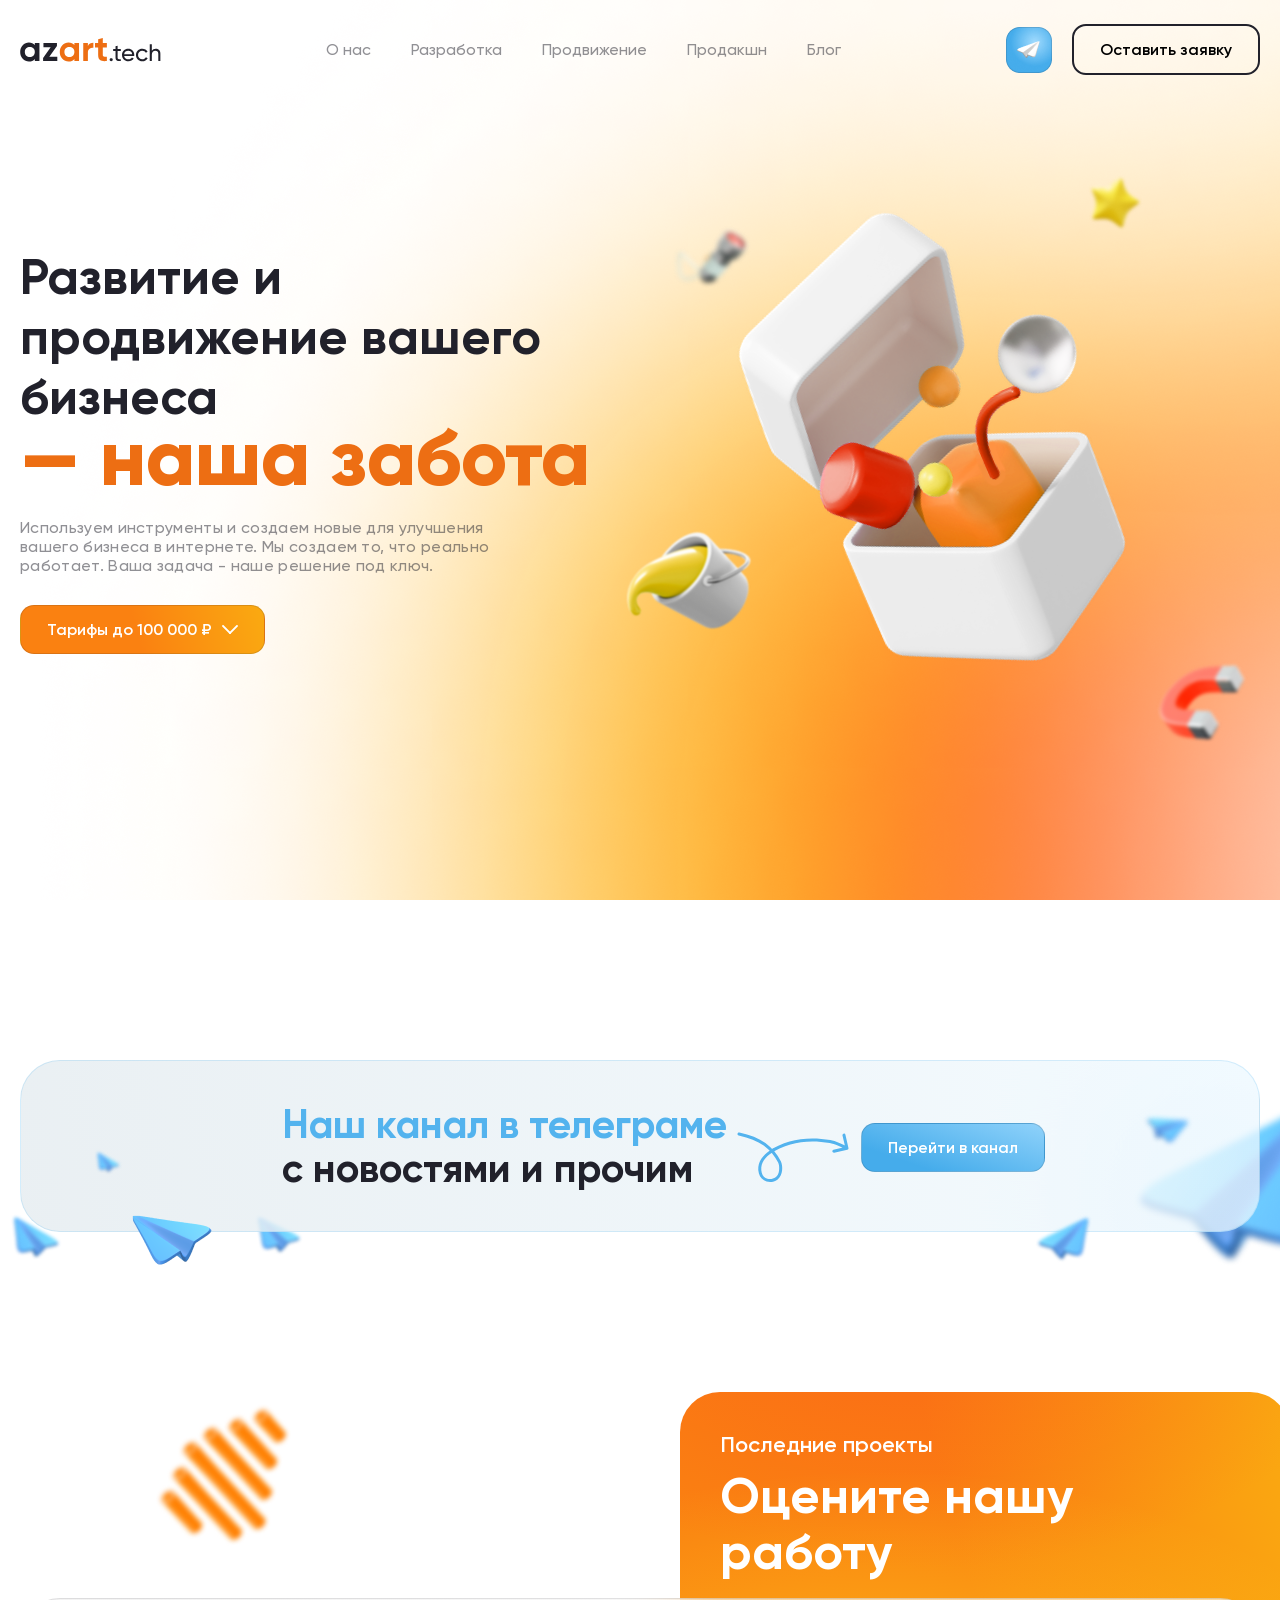
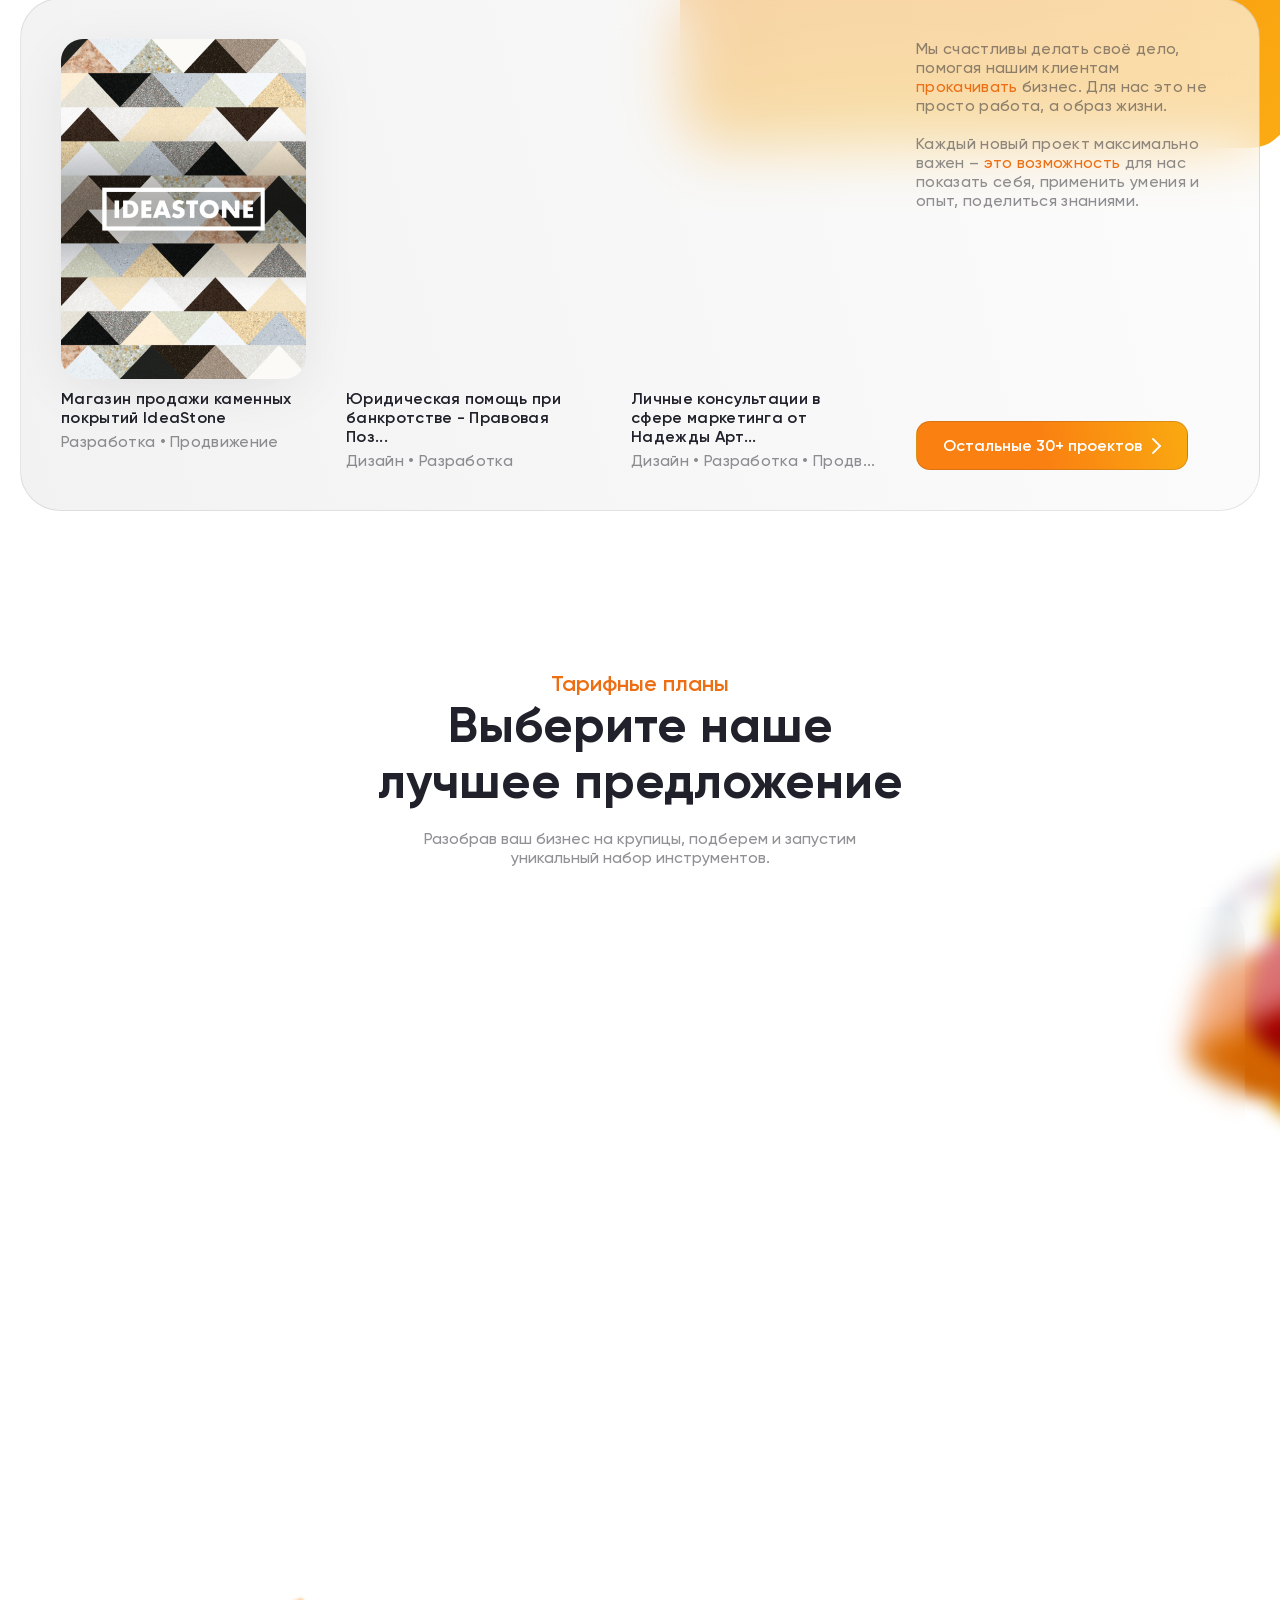
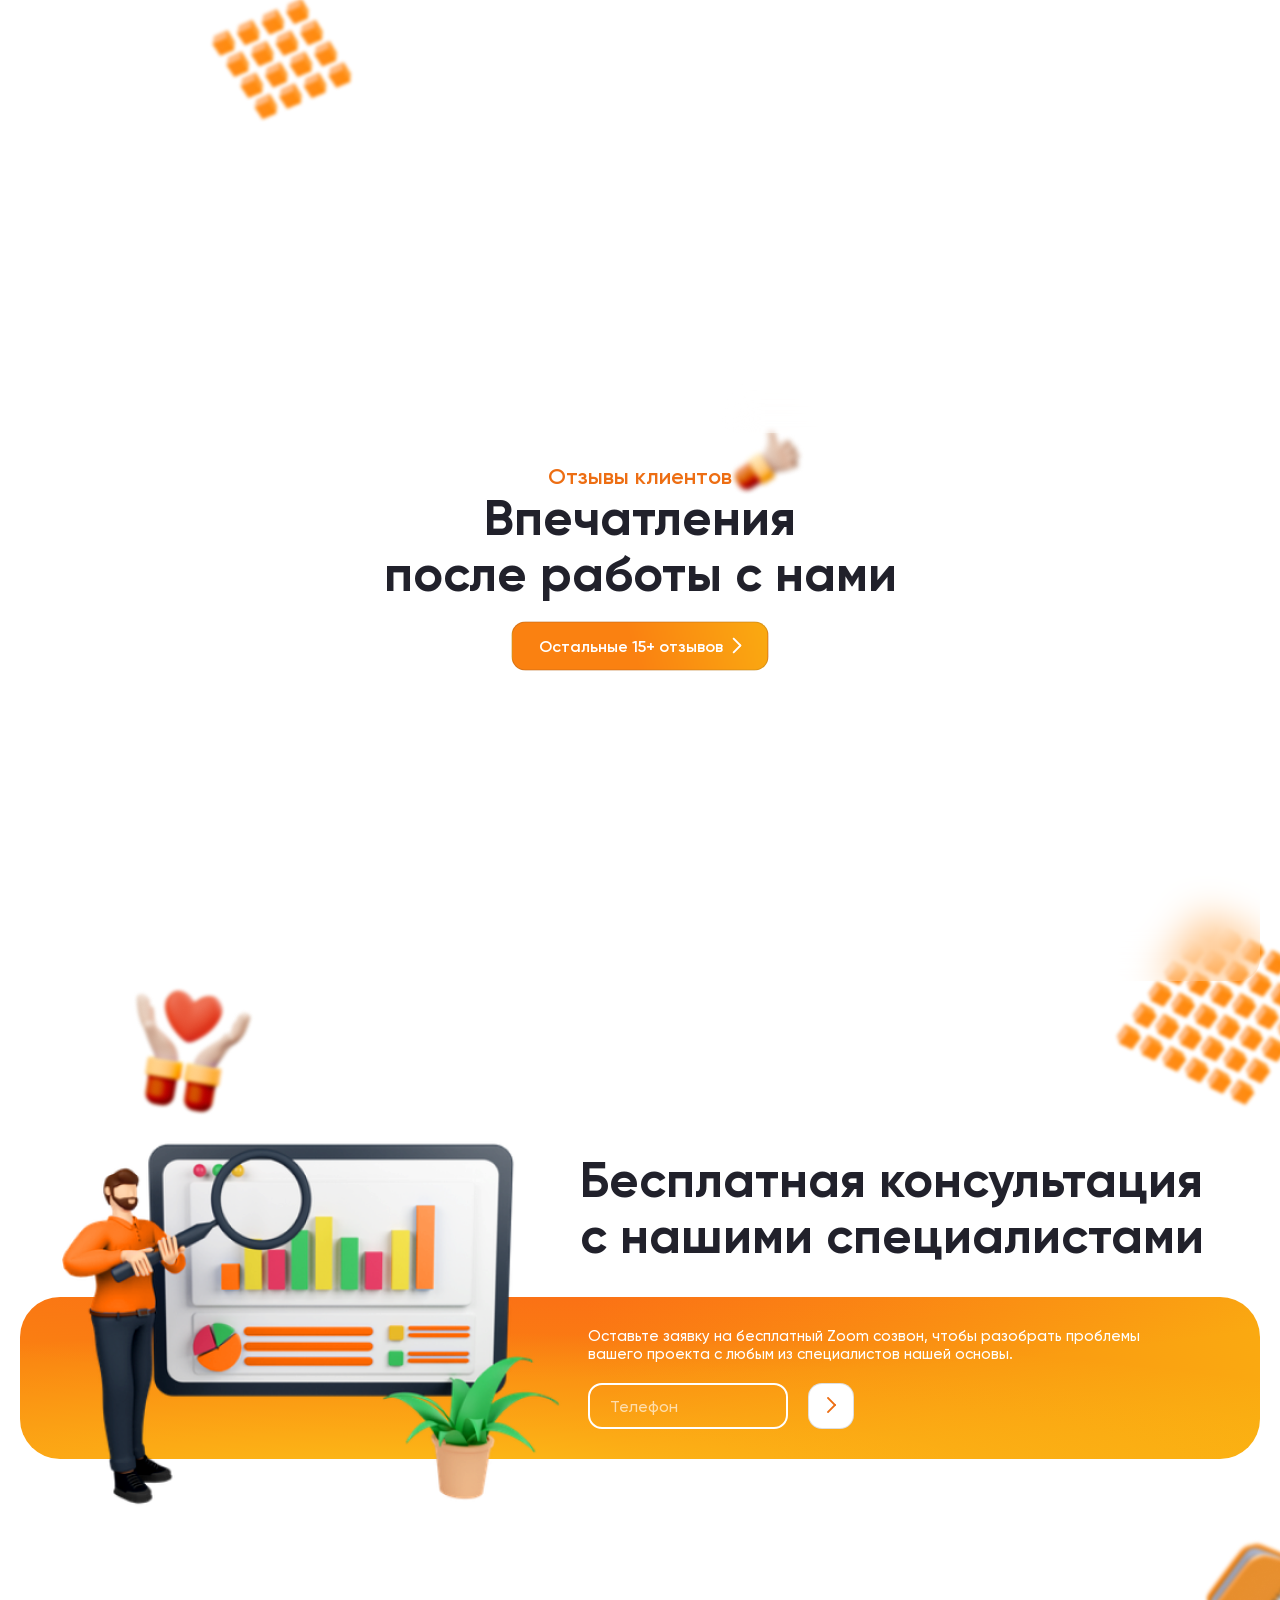
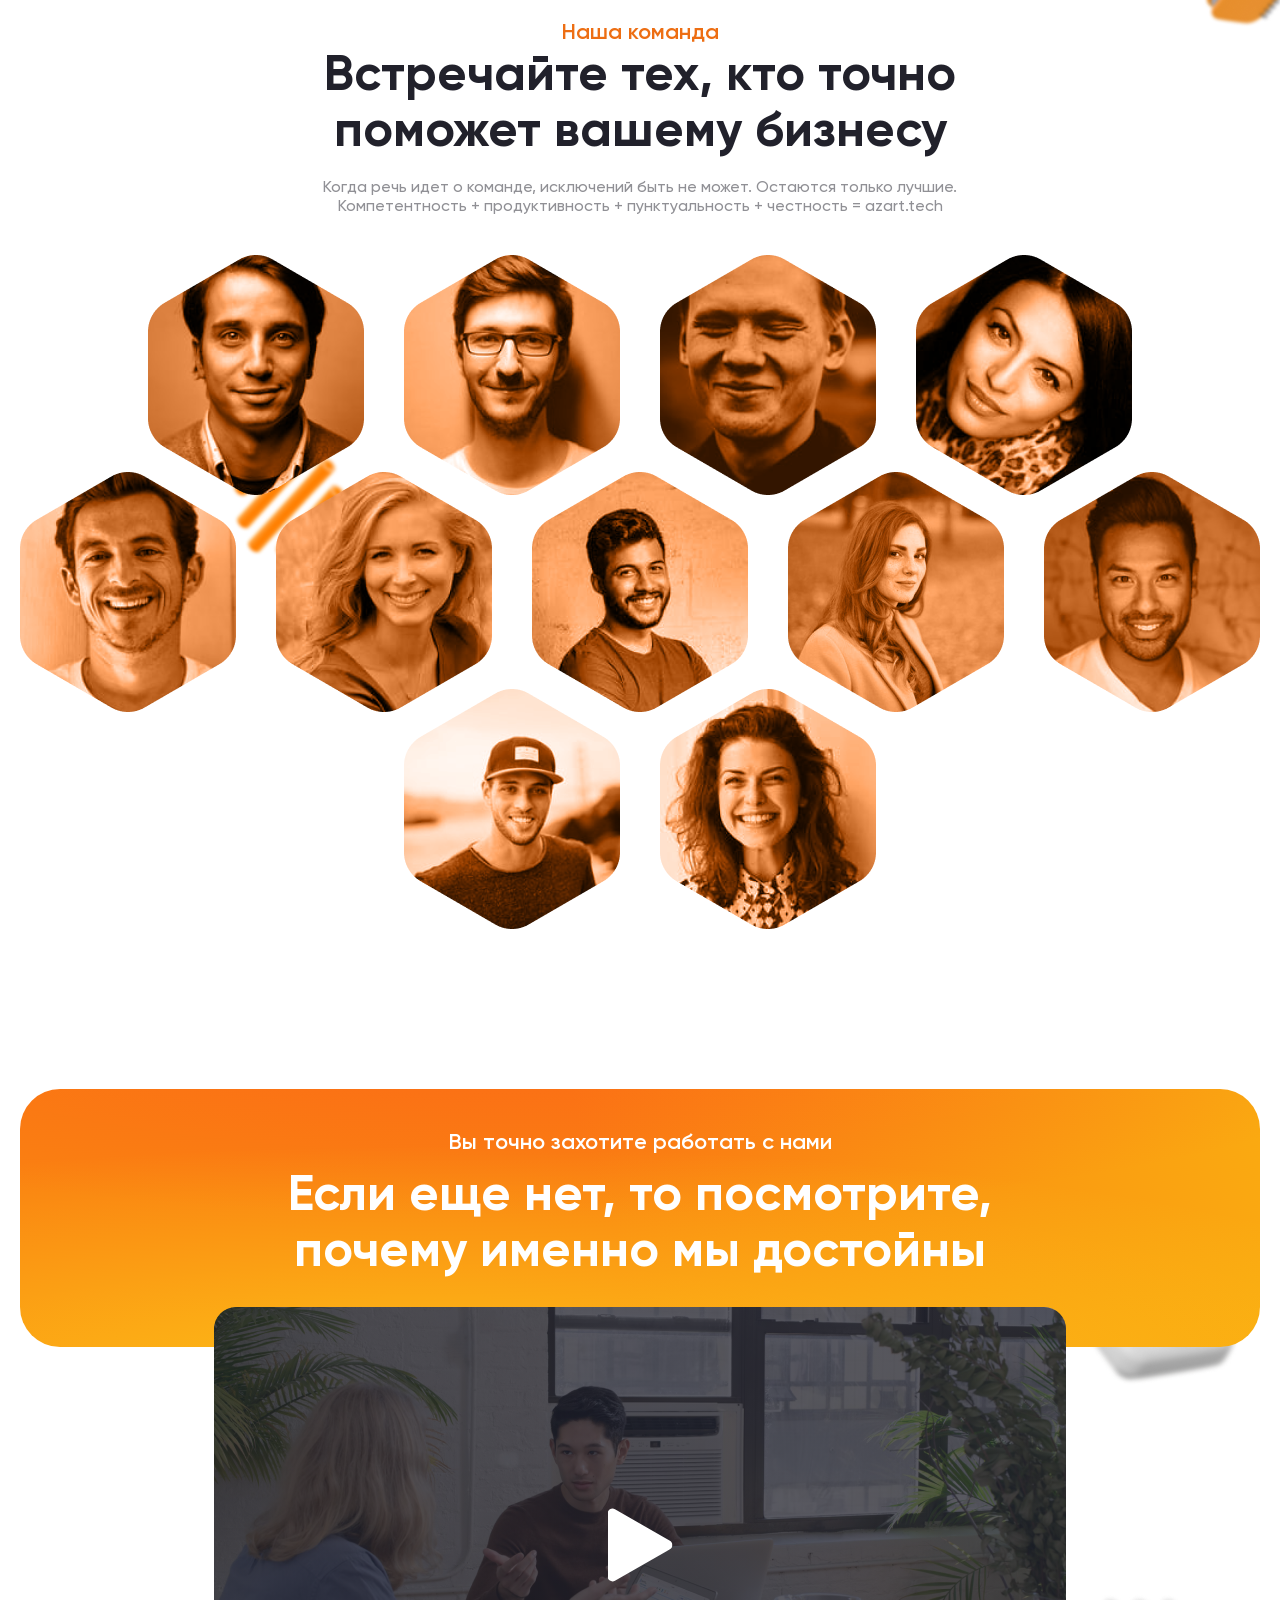
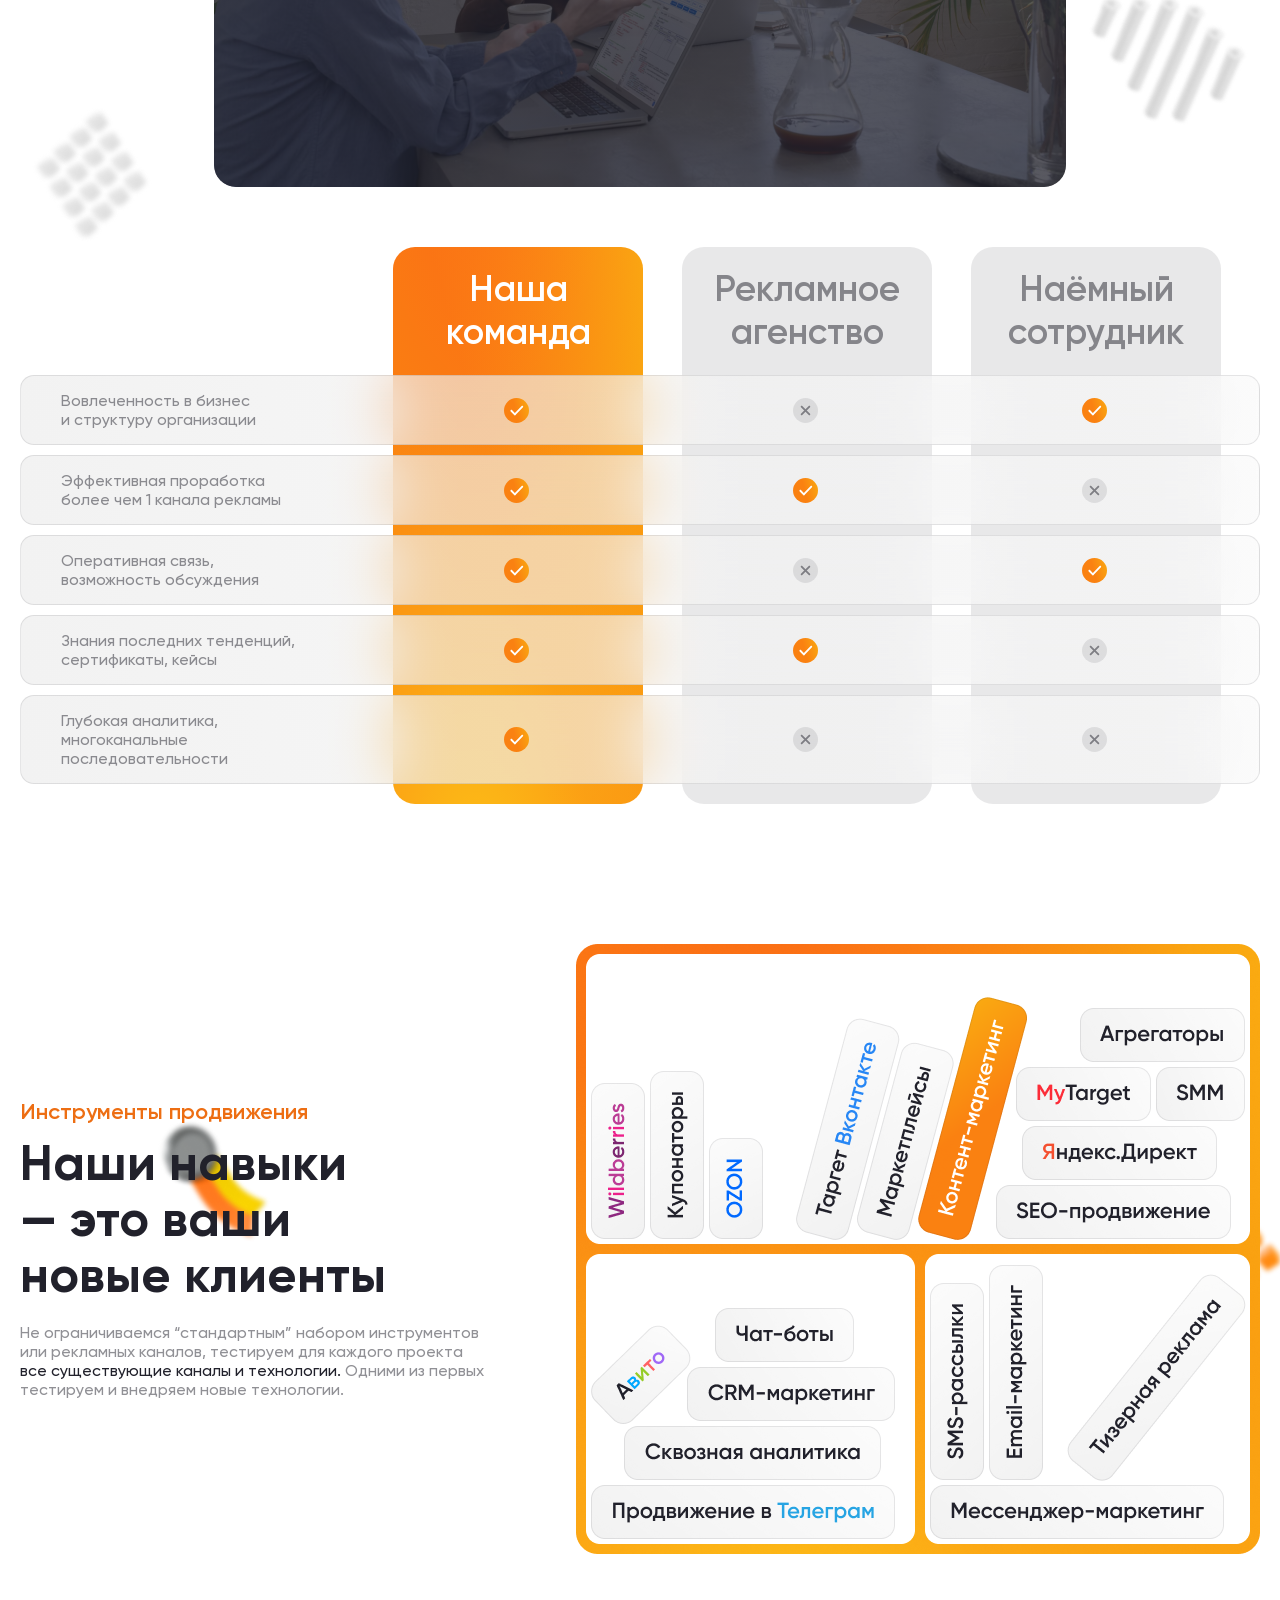
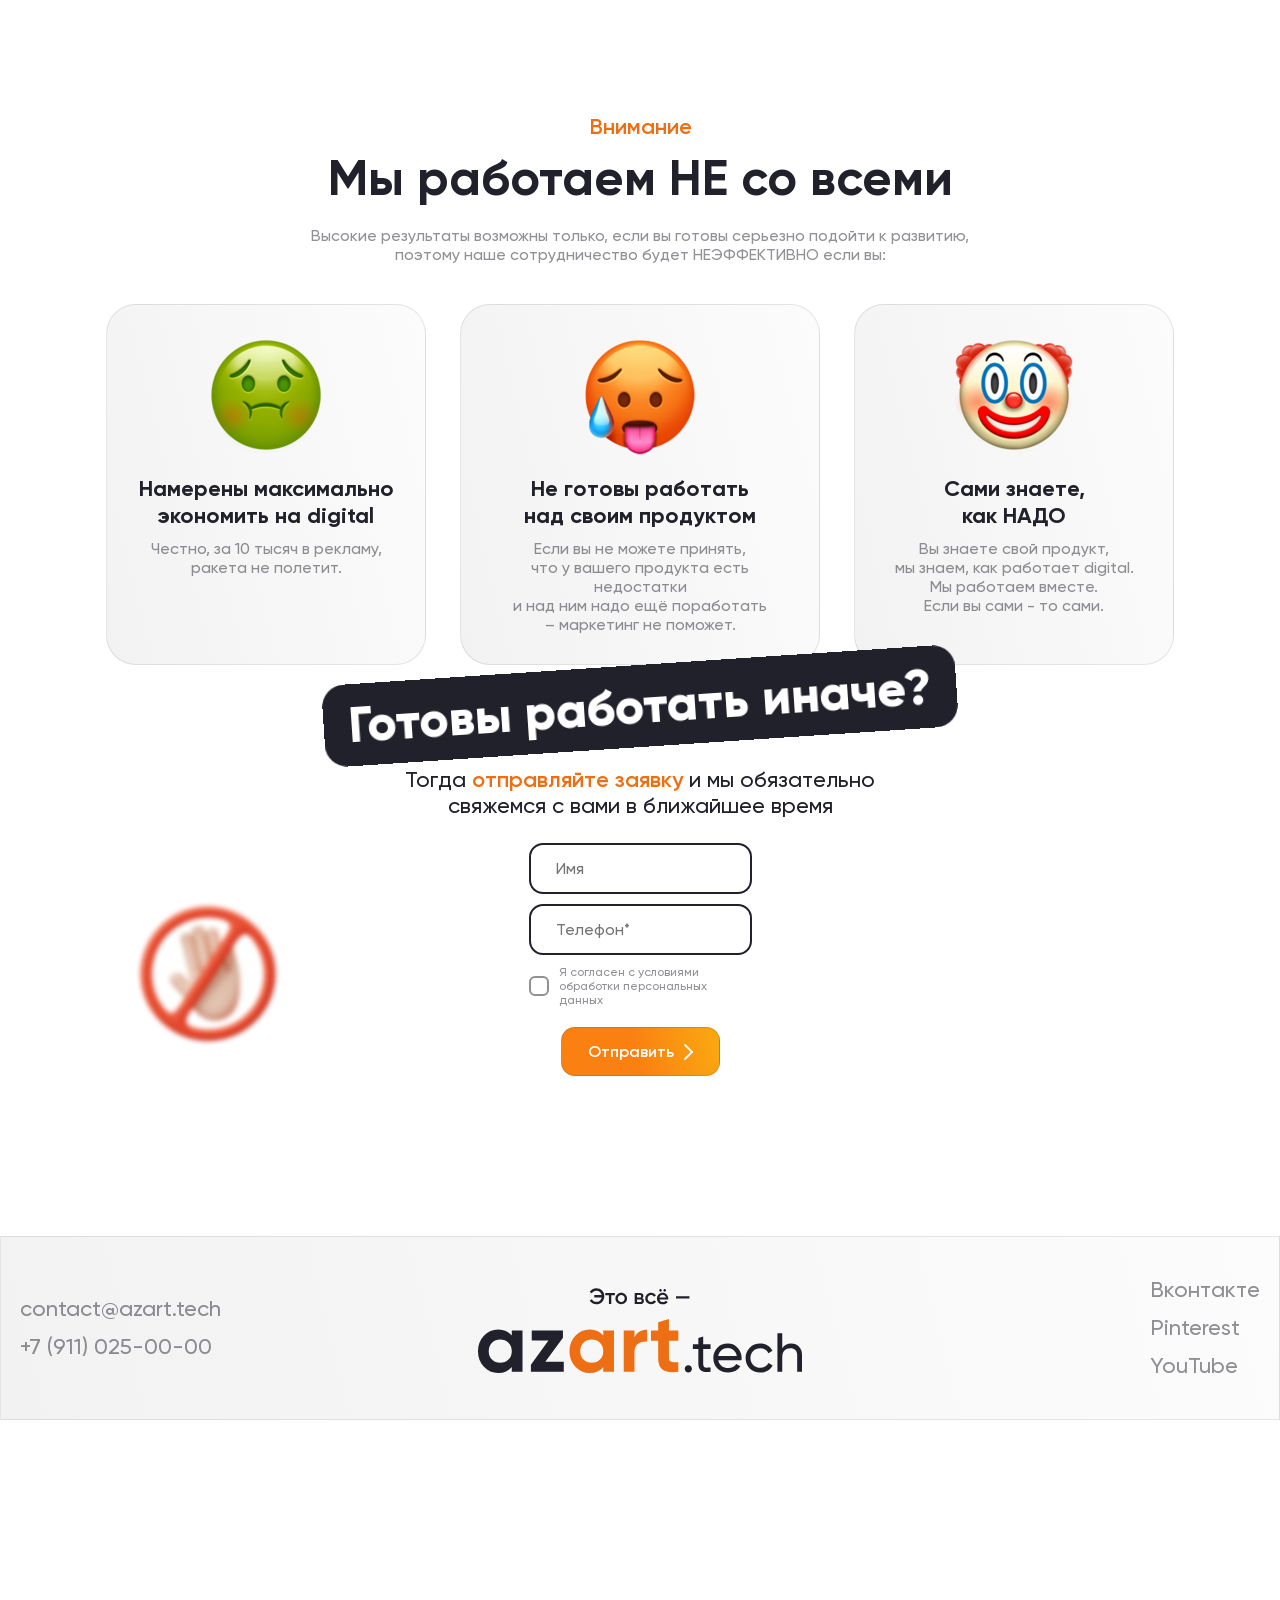
==== commit aeeb9be5: "fe" ====
--- a/index.html
+++ b/index.html
@@ -511,6 +511,9 @@
                             вашего проекта с любым из специалистов нашей основы.
                         </p>
                         <div class="consult-offer f-center">
+                            <span class="consult-offer-success">
+                                Благодарим за заявку!
+                            </span>
                             <div class="consult-offer__phone focus-area">
                                 <p class="consult-offer__enter focus-text">
                                     Телефон
@@ -1058,6 +1061,100 @@
             </div>
         </div>
     </footer>
+    <div class="popup-application duty">
+        <div class="popup-application-wrapper crop">
+            <p class="popup-application__title">
+                Хотите работать с нами?
+            </p>
+            <p class="popup-application__descr">
+                Тогда отправляйте заявку и мы обязательно свяжемся
+                с вами в ближайшее время, чтобы ответить на все
+                интересующие вас вопросы
+            </p>
+            <form action="" class="popup-application-form">
+                <div class="popup-application-form-elem">
+                    <input type="text" name="name" class="popup-application-form-elem__input" placeholder="Имя">
+                </div>
+                <div class="popup-application-form-elem">
+                    <input type="tel" name="phone" class="popup-application-form-elem__input" placeholder="Телефон*">
+                </div>
+                <div class="accept-politic__label f-center">
+                    <div class="accept-politic__check">
+                    </div>
+                    <p class="accept-politic__text">
+                        Я согласен с условиями<br>
+                        <a href="#">обработки персональных данных</a>
+                    </p>
+                </div>
+                <button class="popup-application-form-btn">
+                    <span>Отправить</span>
+                    <svg width="9" height="16" viewBox="0 0 9 16" fill="none" xmlns="http://www.w3.org/2000/svg">
+                        <path d="M0.503908 0.229892C0.808319 -0.0766306 1.30187 -0.0766305 1.60628 0.229892L8.77169 7.44499C9.0761 7.75151 9.0761 8.24848 8.77169 8.555L8.4961 8.83251C8.19169 9.13903 7.69814 9.13903 7.39373 8.83251L0.228315 1.61741C-0.0760963 1.31089 -0.0760962 0.813917 0.228315 0.507395L0.503908 0.229892Z" fill="white"/>
+                        <path d="M8.77169 7.44499C9.0761 7.75151 9.0761 8.24848 8.77169 8.555L1.60627 15.7701C1.30186 16.0766 0.808313 16.0766 0.503901 15.7701L0.228308 15.4926C-0.0761029 15.1861 -0.0761028 14.6891 0.228309 14.3826L7.39372 7.16749C7.69813 6.86097 8.19168 6.86097 8.49609 7.16749L8.77169 7.44499Z" fill="white"/>
+                    </svg>                        
+                </button>
+            </form>
+            <div class="popup-application-image">
+                <img src="assets/img/popup-application.png" alt="" class="img-contain">
+            </div>
+            <div class="popup-close">
+                <svg width="30" height="30" viewBox="0 0 30 30" fill="none" xmlns="http://www.w3.org/2000/svg">
+                    <g opacity="0.75">
+                    <path d="M0.500491 2.91708C-0.16683 2.24976 -0.166831 1.16781 0.50049 0.500493C1.16781 -0.166828 2.24975 -0.166828 2.91707 0.500493L29.4995 27.0829C30.1668 27.7502 30.1668 28.8322 29.4995 29.4995C28.8322 30.1668 27.7502 30.1668 27.0829 29.4995L0.500491 2.91708Z" fill="white"/>
+                    <path d="M27.0829 0.500491C27.7502 -0.16683 28.8322 -0.166831 29.4995 0.50049C30.1668 1.16781 30.1668 2.24975 29.4995 2.91707L2.91711 29.4995C2.24978 30.1668 1.16784 30.1668 0.500522 29.4995C-0.166799 28.8322 -0.166799 27.7502 0.500522 27.0829L27.0829 0.500491Z" fill="white"/>
+                    </g>
+                </svg>
+            </div>
+        </div>
+    </div>
+    <div class="popup-request duty">
+        <div class="popup-request-wrapper crop">
+            <p class="popup-request__title">
+                Запрос
+предложения
+            </p>
+            <p class="popup-request__descr">
+                <span>Вы выбрали пакет “ <span>Продакшн</span> ”.</span> Мы обязательно свяжемся
+                с вами в ближайшее вребя, чтобы прокунсультировать вас
+                и передать подробную информацию о предложении.
+            </p>
+            <form action="" class="popup-request-form">
+                <input type="hidden" name="proposal" value="" class="popup-request-form__proposal">
+                <div class="popup-request-form-elem">
+                    <input type="text" name="name" class="popup-request-form-elem__input" placeholder="Имя">
+                </div>
+                <div class="popup-request-form-elem">
+                    <input type="tel" name="phone" class="popup-request-form-elem__input" placeholder="Телефон*">
+                </div>
+                <div class="accept-politic__label f-center">
+                    <div class="accept-politic__check">
+                    </div>
+                    <p class="accept-politic__text">
+                        Я согласен с условиями<br>
+                        <a href="#">обработки персональных данных</a>
+                    </p>
+                </div>
+                <button class="popup-request-form-btn">
+                    <span>Отправить</span>
+                    <svg width="9" height="16" viewBox="0 0 9 16" fill="none" xmlns="http://www.w3.org/2000/svg">
+                        <path d="M0.503908 0.229892C0.808319 -0.0766306 1.30187 -0.0766305 1.60628 0.229892L8.77169 7.44499C9.0761 7.75151 9.0761 8.24848 8.77169 8.555L8.4961 8.83251C8.19169 9.13903 7.69814 9.13903 7.39373 8.83251L0.228315 1.61741C-0.0760963 1.31089 -0.0760962 0.813917 0.228315 0.507395L0.503908 0.229892Z" fill="white"/>
+                        <path d="M8.77169 7.44499C9.0761 7.75151 9.0761 8.24848 8.77169 8.555L1.60627 15.7701C1.30186 16.0766 0.808313 16.0766 0.503901 15.7701L0.228308 15.4926C-0.0761029 15.1861 -0.0761028 14.6891 0.228309 14.3826L7.39372 7.16749C7.69813 6.86097 8.19168 6.86097 8.49609 7.16749L8.77169 7.44499Z" fill="white"/>
+                    </svg>                        
+                </button>
+            </form>
+            <div class="popup-request-image">
+                <img src="assets/img/popup-request.png" alt="" class="img-contain">
+            </div>
+            <div class="popup-close">
+                <svg width="30" height="30" viewBox="0 0 30 30" fill="none" xmlns="http://www.w3.org/2000/svg">
+                    <g opacity="0.75">
+                    <path d="M0.500491 2.91708C-0.16683 2.24976 -0.166831 1.16781 0.50049 0.500493C1.16781 -0.166828 2.24975 -0.166828 2.91707 0.500493L29.4995 27.0829C30.1668 27.7502 30.1668 28.8322 29.4995 29.4995C28.8322 30.1668 27.7502 30.1668 27.0829 29.4995L0.500491 2.91708Z" fill="white"/>
+                    <path d="M27.0829 0.500491C27.7502 -0.16683 28.8322 -0.166831 29.4995 0.50049C30.1668 1.16781 30.1668 2.24975 29.4995 2.91707L2.91711 29.4995C2.24978 30.1668 1.16784 30.1668 0.500522 29.4995C-0.166799 28.8322 -0.166799 27.7502 0.500522 27.0829L27.0829 0.500491Z" fill="white"/>
+                    </g>
+                </svg>
+            </div>
+        </div>
+    </div>
     <!-- jQuery -->
     <script src="bower_components/jquery/dist/jquery.min.js"></script>
     <!-- slick-carousel -->
--- a/assets/css/main.css
+++ b/assets/css/main.css
@@ -1,45 +1,39 @@
 @charset "UTF-8";
 @font-face {
-  font-family: 'Gilroy';
+  font-family: "Gilroy";
   src: url("../fonts/Gilroy-ExtraBold.eot");
   src: local("Gilroy ExtraBold"), local("Gilroy-ExtraBold"), url("../fonts/Gilroy-ExtraBold.eot?#iefix") format("embedded-opentype"), url("../fonts/Gilroy-ExtraBold.woff") format("woff"), url("../fonts/Gilroy-ExtraBold.ttf") format("truetype");
   font-weight: 800;
   font-style: normal;
 }
-
 @font-face {
-  font-family: 'Gilroy';
+  font-family: "Gilroy";
   src: url("../fonts/Gilroy-SemiBold.eot");
   src: local("Gilroy SemiBold"), local("Gilroy-SemiBold"), url("../fonts/Gilroy-SemiBold.eot?#iefix") format("embedded-opentype"), url("../fonts/Gilroy-SemiBold.woff") format("woff"), url("../fonts/Gilroy-SemiBold.ttf") format("truetype");
   font-weight: 600;
   font-style: normal;
 }
-
 @font-face {
-  font-family: 'Gilroy';
+  font-family: "Gilroy";
   src: url("../fonts/Gilroy-Medium.eot");
   src: local("Gilroy Medium"), local("Gilroy-Medium"), url("../fonts/Gilroy-Medium.eot?#iefix") format("embedded-opentype"), url("../fonts/Gilroy-Medium.woff") format("woff"), url("../fonts/Gilroy-Medium.ttf") format("truetype");
   font-weight: 500;
   font-style: normal;
 }
-
 @font-face {
-  font-family: 'Gilroy';
+  font-family: "Gilroy";
   src: url("../fonts/Gilroy-Bold.eot");
   src: local("Gilroy Bold"), local("Gilroy-Bold"), url("../fonts/Gilroy-Bold.eot?#iefix") format("embedded-opentype"), url("../fonts/Gilroy-Bold.woff") format("woff"), url("../fonts/Gilroy-Bold.ttf") format("truetype");
   font-weight: bold;
   font-style: normal;
 }
-
 *, ::after, ::before {
-  -webkit-box-sizing: border-box;
   box-sizing: border-box;
   -webkit-tap-highlight-color: rgba(0, 0, 0, 0);
   outline: none;
 }
 
 body, html {
-  -webkit-box-sizing: border-box;
   box-sizing: border-box;
   margin: 0;
   padding: 0;
@@ -50,8 +44,7 @@
   position: relative;
   font-size: 15px;
   min-width: 320px;
-  -webkit-font-variant-ligatures: none;
-          font-variant-ligatures: none;
+  font-variant-ligatures: none;
 }
 
 h1, h2, h3, h4, h5, h6 {
@@ -84,48 +77,47 @@
 }
 
 button,
-[type="button"],
-[type="reset"],
-[type="submit"] {
+[type=button],
+[type=reset],
+[type=submit] {
   -webkit-appearance: button;
   cursor: pointer;
 }
 
 button::-moz-focus-inner,
-[type="button"]::-moz-focus-inner,
-[type="reset"]::-moz-focus-inner,
-[type="submit"]::-moz-focus-inner {
+[type=button]::-moz-focus-inner,
+[type=reset]::-moz-focus-inner,
+[type=submit]::-moz-focus-inner {
   border-style: none;
   padding: 0;
 }
 
 button:-moz-focusring,
-[type="button"]:-moz-focusring,
-[type="reset"]:-moz-focusring,
-[type="submit"]:-moz-focusring {
+[type=button]:-moz-focusring,
+[type=reset]:-moz-focusring,
+[type=submit]:-moz-focusring {
   outline: none;
 }
 
-[type="checkbox"],
-[type="radio"] {
-  -webkit-box-sizing: border-box;
+[type=checkbox],
+[type=radio] {
   box-sizing: border-box;
   padding: 0;
 }
 
-[type="number"]::-webkit-inner-spin-button,
-[type="number"]::-webkit-outer-spin-button {
+[type=number]::-webkit-inner-spin-button,
+[type=number]::-webkit-outer-spin-button {
   height: auto;
 }
 
-input[type="number"]::-webkit-outer-spin-button,
-input[type="number"]::-webkit-inner-spin-button {
+input[type=number]::-webkit-outer-spin-button,
+input[type=number]::-webkit-inner-spin-button {
   -webkit-appearance: none;
 }
 
-input[type='number'],
-input[type="number"]:hover,
-input[type="number"]:focus {
+input[type=number],
+input[type=number]:hover,
+input[type=number]:focus {
   -webkit-appearance: none;
           appearance: none;
   -moz-appearance: textfield;
@@ -155,10 +147,10 @@
   height: 0;
 }
 
-input[type="search"]::-webkit-search-decoration,
-input[type="search"]::-webkit-search-cancel-button,
-input[type="search"]::-webkit-search-results-button,
-input[type="search"]::-webkit-search-results-decoratio {
+input[type=search]::-webkit-search-decoration,
+input[type=search]::-webkit-search-cancel-button,
+input[type=search]::-webkit-search-results-button,
+input[type=search]::-webkit-search-results-decoratio {
   display: none;
 }
 
@@ -176,7 +168,6 @@
 input:focus, input:active {
   text-decoration: none;
   outline: none;
-  -webkit-transition: all 0.5s ease;
   transition: all 0.5s ease;
   -moz-transition: all 0.5s ease;
   -webkit-transition-property: all;
@@ -186,7 +177,6 @@
 
 input {
   border: 0;
-  -webkit-box-shadow: none;
   box-shadow: none;
   border-radius: 0;
   -webkit-appearance: none;
@@ -199,7 +189,6 @@
   -moz-appearance: none;
   appearance: none;
   border: 0;
-  -webkit-box-shadow: none;
   box-shadow: none;
   border-radius: 0;
 }
@@ -209,7 +198,6 @@
   -moz-appearance: none;
   appearance: none;
   border: 0;
-  -webkit-box-shadow: none;
   box-shadow: none;
   border-radius: 0;
 }
@@ -218,14 +206,12 @@
 .slick-slider {
   position: relative;
   display: block;
-  -webkit-box-sizing: border-box;
-          box-sizing: border-box;
+  box-sizing: border-box;
   -webkit-touch-callout: none;
   -webkit-user-select: none;
   -moz-user-select: none;
   -ms-user-select: none;
   user-select: none;
-  -ms-touch-action: pan-y;
   touch-action: pan-y;
   -webkit-tap-highlight-color: transparent;
 }
@@ -237,11 +223,9 @@
   margin: 0;
   padding: 0;
 }
-
 .slick-list:focus {
   outline: none;
 }
-
 .slick-list.dragging {
   cursor: pointer;
   cursor: hand;
@@ -249,7 +233,6 @@
 
 .slick-slider .slick-track,
 .slick-slider .slick-list {
-  -webkit-transform: translate3d(0, 0, 0);
   transform: translate3d(0, 0, 0);
 }
 
@@ -261,16 +244,13 @@
   margin-left: auto;
   margin-right: auto;
 }
-
 .slick-track:before, .slick-track:after {
   content: "";
   display: table;
 }
-
 .slick-track:after {
   clear: both;
 }
-
 .slick-loading .slick-track {
   visibility: hidden;
 }
@@ -281,31 +261,24 @@
   min-height: 1px;
   display: none;
 }
-
-[dir="rtl"] .slick-slide {
+[dir=rtl] .slick-slide {
   float: right;
 }
-
 .slick-slide img {
   display: block;
 }
-
 .slick-slide.slick-loading img {
   display: none;
 }
-
 .slick-slide.dragging img {
   pointer-events: none;
 }
-
 .slick-initialized .slick-slide {
   display: block;
 }
-
 .slick-loading .slick-slide {
   visibility: hidden;
 }
-
 .slick-vertical .slick-slide {
   display: block;
   height: auto;
@@ -317,63 +290,37 @@
 }
 
 .f-center-jcsb {
-  display: -webkit-box;
-  display: -ms-flexbox;
-  display: flex;
-  -webkit-box-pack: justify;
-      -ms-flex-pack: justify;
-          justify-content: space-between;
-  -webkit-box-align: center;
-      -ms-flex-align: center;
-          align-items: center;
+  display: flex;
+  justify-content: space-between;
+  align-items: center;
 }
 
 .flex {
-  display: -webkit-box;
-  display: -ms-flexbox;
   display: flex;
 }
 
 .f-jcsb {
-  display: -webkit-box;
-  display: -ms-flexbox;
-  display: flex;
-  -webkit-box-pack: justify;
-      -ms-flex-pack: justify;
-          justify-content: space-between;
+  display: flex;
+  justify-content: space-between;
 }
 
 .f-center {
-  display: -webkit-box;
-  display: -ms-flexbox;
-  display: flex;
-  -webkit-box-align: center;
-      -ms-flex-align: center;
-          align-items: center;
+  display: flex;
+  align-items: center;
 }
 
 .f-center-center {
-  display: -webkit-box;
-  display: -ms-flexbox;
-  display: flex;
-  -webkit-box-pack: center;
-      -ms-flex-pack: center;
-          justify-content: center;
-  -webkit-box-align: center;
-      -ms-flex-align: center;
-          align-items: center;
+  display: flex;
+  justify-content: center;
+  align-items: center;
 }
 
 .f-justify-center {
-  display: -webkit-box;
-  display: -ms-flexbox;
-  display: flex;
-  -webkit-box-pack: center;
-      -ms-flex-pack: center;
-          justify-content: center;
-}
-
-.work-list__image img, .reviews-list__image img, .about-team__card img, .member-content__icon img {
+  display: flex;
+  justify-content: center;
+}
+
+.member-content__icon img, .about-team__card img, .reviews-list__image img, .work-list__image img {
   display: block;
   width: 100%;
   height: 100%;
@@ -383,35 +330,30 @@
 
 body {
   font-size: 15px;
-  font-family: 'Gilroy', sans-serif;
+  font-family: "Gilroy", sans-serif;
   font-weight: 500;
   overflow: hidden;
   color: #21212B;
 }
 
 h1, h2, h3, h4, h5, h6 {
-  font-family: 'Gilroy', sans-serif;
+  font-family: "Gilroy", sans-serif;
   font-weight: 700;
   color: #21212B;
 }
 
-input, input::-webkit-input-placeholder, textarea, textarea::-webkit-input-placeholder, button, a {
-  font-family: 'Gilroy', sans-serif;
+input::-moz-placeholder, textarea::-moz-placeholder {
+  font-family: "Gilroy", sans-serif;
   font-weight: 500;
 }
 
-input, input:-ms-input-placeholder, textarea, textarea:-ms-input-placeholder, button, a {
-  font-family: 'Gilroy', sans-serif;
+input:-ms-input-placeholder, textarea:-ms-input-placeholder {
+  font-family: "Gilroy", sans-serif;
   font-weight: 500;
 }
 
-input, input::-ms-input-placeholder, textarea, textarea::-ms-input-placeholder, button, a {
-  font-family: 'Gilroy', sans-serif;
-  font-weight: 500;
-}
-
 input, input::placeholder, textarea, textarea::placeholder, button, a {
-  font-family: 'Gilroy', sans-serif;
+  font-family: "Gilroy", sans-serif;
   font-weight: 500;
 }
 
@@ -435,21 +377,16 @@
   font-size: 16px;
   line-height: 19px;
 }
-
 .main-btn svg {
   display: block;
   margin-left: 10px;
 }
-
 .main-btn:hover {
-  -webkit-box-shadow: 0px 4px 16px -4px rgba(237, 110, 19, 0.5);
-          box-shadow: 0px 4px 16px -4px rgba(237, 110, 19, 0.5);
-}
-
+  box-shadow: 0px 4px 16px -4px rgba(237, 110, 19, 0.5);
+}
 .main-btn:active {
   background: linear-gradient(0deg, rgba(33, 33, 43, 0.15), rgba(33, 33, 43, 0.15)), linear-gradient(74.45deg, #FA8111 47.37%, #FAAA11 100%);
-  -webkit-box-shadow: 0px 4px 16px -4px rgba(237, 110, 19, 0.5);
-          box-shadow: 0px 4px 16px -4px rgba(237, 110, 19, 0.5);
+  box-shadow: 0px 4px 16px -4px rgba(237, 110, 19, 0.5);
 }
 
 .blue-btn {
@@ -468,31 +405,26 @@
   border-radius: 14px;
   overflow: hidden;
 }
-
 .blue-btn__text {
   position: relative;
   z-index: 1;
 }
-
 .blue-btn::after {
-  content: '';
+  content: "";
   display: block;
   width: 100%;
   height: 100%;
   border-radius: 14px;
   position: absolute;
   background: linear-gradient(0deg, rgba(33, 33, 43, 0.05), rgba(33, 33, 43, 0.05)), linear-gradient(199.05deg, #A1DBFE -18.77%, #45ACEB 77.77%);
-  -webkit-transition: all .4s ease;
-  transition: all .4s ease;
+  transition: all 0.4s ease;
   opacity: 0;
   top: 0;
   left: 0;
 }
-
 .blue-btn:hover::after {
   opacity: 1;
 }
-
 .blue-btn:active {
   background: linear-gradient(0deg, rgba(33, 33, 43, 0.15), rgba(33, 33, 43, 0.15)), linear-gradient(199.05deg, #A1DBFE -18.77%, #45ACEB 77.77%);
 }
@@ -501,7 +433,6 @@
   padding-top: 80px;
   padding-bottom: 80px;
 }
-
 section.section_simple {
   padding-top: 175px;
   padding-bottom: 100px;
@@ -522,7 +453,6 @@
   display: block;
   pointer-events: none;
 }
-
 .rellax img {
   display: block;
 }
@@ -530,7 +460,6 @@
 .tabs-content {
   display: none;
 }
-
 .tabs-content.active {
   display: block;
 }
@@ -543,19 +472,16 @@
   width: fit-content;
   margin-bottom: 40px;
 }
-
 .section-content__type {
   font-weight: 600;
   font-size: 22px;
   line-height: 26px;
   color: #ED6E13;
 }
-
 .section-content__btn {
   margin: 0 auto;
   margin-top: 20px;
 }
-
 .section-content__title {
   margin-top: 10px;
   font-weight: 700;
@@ -563,7 +489,6 @@
   color: #21212B;
   line-height: 56px;
 }
-
 .section-content__text {
   margin-top: 20px;
   font-weight: 500;
@@ -581,9 +506,8 @@
   left: 0;
   z-index: 2;
 }
-
 .header::after {
-  content: '';
+  content: "";
   display: block;
   width: 100%;
   height: 100%;
@@ -594,76 +518,59 @@
   border: 1px solid rgba(33, 33, 43, 0.1);
   -webkit-backdrop-filter: blur(30px);
           backdrop-filter: blur(30px);
-  -webkit-transition: all .4s ease;
-  transition: all .4s ease;
+  transition: all 0.4s ease;
   opacity: 0;
 }
-
 .header.header-fixed::after {
   opacity: 1;
 }
-
 .header.header-fixed .header-menu__link {
   color: #21212B;
 }
-
 .header.header-fixed .header-menu__link:hover {
   color: rgba(33, 33, 43, 0.5);
 }
-
 .header.header-fixed .header-contacts__btn {
   background: linear-gradient(0deg, rgba(33, 33, 43, 0.05), rgba(33, 33, 43, 0.05)), linear-gradient(74.45deg, #FA8111 47.37%, #FAAA11 100%);
   border: 1px solid rgba(33, 33, 43, 0.15);
   border-radius: 14px;
   color: #fff;
 }
-
 .header.header-fixed .header-contacts__btn:hover {
-  -webkit-box-shadow: 0px 4px 16px -4px rgba(237, 110, 19, 0.5);
-          box-shadow: 0px 4px 16px -4px rgba(237, 110, 19, 0.5);
-}
-
+  box-shadow: 0px 4px 16px -4px rgba(237, 110, 19, 0.5);
+}
 .header .container {
   position: relative;
   z-index: 1;
 }
-
 .header-logo {
   display: block;
 }
-
 .header-logo__img {
   display: block;
 }
-
 .header-menu__item {
   margin-right: 40px;
 }
-
 .header-menu__item:last-child {
   margin-right: 0;
 }
-
 .header-menu__link {
   font-weight: 500;
   font-size: 16px;
   line-height: 19px;
   color: rgba(33, 33, 43, 0.5);
 }
-
 .header-menu__link:hover {
   color: #21212B;
 }
-
 .header-contacts__telegram {
   display: block;
   margin-right: 20px;
 }
-
 .header-contacts__telegram img {
   display: block;
 }
-
 .header-contacts__btn {
   padding: 14px 26px;
   border: 2px solid #21212B;
@@ -672,29 +579,22 @@
   font-size: 16px;
   line-height: 19px;
 }
-
 .header-contacts__btn-text {
   position: relative;
   z-index: 1;
 }
-
 .header-contacts__btn:hover {
   background: rgba(33, 33, 43, 0.1);
 }
-
 .header-burger {
   position: relative;
   width: 30px;
   height: 24px;
   z-index: 3;
-  -webkit-transition: all ease-in .2s;
-  transition: all ease-in .2s;
+  transition: all ease-in 0.2s;
   display: none;
-  -webkit-box-ordinal-group: 2;
-      -ms-flex-order: 1;
-          order: 1;
-}
-
+  order: 1;
+}
 .header-burger span {
   position: absolute;
   left: 0;
@@ -702,50 +602,35 @@
   background: #ED6E13;
   height: 3px;
   border-radius: 3px;
-  -webkit-transition: all ease-in .2s;
-  transition: all ease-in .2s;
-}
-
+  transition: all ease-in 0.2s;
+}
 .header-burger span:nth-child(1) {
   top: 0;
-  -webkit-transition: all ease-in .2s;
-  transition: all ease-in .2s;
-}
-
+  transition: all ease-in 0.2s;
+}
 .header-burger span:nth-child(2) {
   top: 50%;
-  -webkit-transform: translateY(-50%);
-          transform: translateY(-50%);
+  transform: translateY(-50%);
   opacity: 1;
-  -webkit-transition: all ease-in .2s;
-  transition: all ease-in .2s;
-}
-
+  transition: all ease-in 0.2s;
+}
 .header-burger span:nth-child(3) {
   bottom: 0;
-  -webkit-transition: all ease-in .2s;
-  transition: all ease-in .2s;
-}
-
+  transition: all ease-in 0.2s;
+}
 .header-burger.open span {
-  -webkit-transition: all ease-in .2s;
-  transition: all ease-in .2s;
-}
-
+  transition: all ease-in 0.2s;
+}
 .header-burger.open span:nth-child(1) {
   top: 50%;
-  -webkit-transform: translateY(-50%) rotate(35deg);
-          transform: translateY(-50%) rotate(35deg);
-}
-
+  transform: translateY(-50%) rotate(35deg);
+}
 .header-burger.open span:nth-child(2) {
   opacity: 0;
 }
-
 .header-burger.open span:nth-child(3) {
   top: 50%;
-  -webkit-transform: translateY(-50%) rotate(-35deg);
-          transform: translateY(-50%) rotate(-35deg);
+  transform: translateY(-50%) rotate(-35deg);
 }
 
 .main {
@@ -755,34 +640,27 @@
   padding-top: 0;
   padding-bottom: 0;
 }
-
 .main .container {
   height: 100%;
 }
-
 .main-wrapper {
   height: 100%;
 }
-
 .main-content {
   max-width: 595px;
-  -ms-flex-negative: 0;
-      flex-shrink: 0;
-  width: 100%;
-}
-
+  flex-shrink: 0;
+  width: 100%;
+}
 .main-content__title {
   font-size: 50px;
   line-height: 60px;
 }
-
 .main-content__title span {
   font-size: 80px;
   line-height: 63px;
   font-weight: 800;
   color: #ED6E13;
 }
-
 .main-content__text {
   max-width: 475px;
   margin-top: 20px;
@@ -792,44 +670,36 @@
   letter-spacing: 0.02em;
   color: rgba(33, 33, 43, 0.5);
 }
-
 .main-content__btn {
   margin-top: 30px;
 }
-
 .main-image {
   position: relative;
 }
-
 .main-image img {
   pointer-events: none;
 }
-
 .main-image__img {
   display: block;
 }
-
 .main-image__first {
   position: absolute;
   left: 0;
   display: block;
   bottom: 114px;
 }
-
 .main-image__second {
   bottom: 0px;
   position: absolute;
   right: -20px;
   display: block;
 }
-
 .main-image__third {
   position: absolute;
   display: block;
   top: 33px;
   right: 100px;
 }
-
 .main-image__fourth {
   position: absolute;
   display: block;
@@ -840,11 +710,9 @@
 .telegram {
   padding-top: 160px;
 }
-
 .telegram-wrapper {
   position: relative;
 }
-
 .telegram-block {
   background: linear-gradient(76.36deg, rgba(222, 231, 236, 0.65) 0%, rgba(238, 249, 255, 0.65) 100%);
   border: 1px solid rgba(83, 179, 238, 0.2);
@@ -857,73 +725,59 @@
   padding-left: 261px;
   position: relative;
 }
-
 .telegram-block__left {
   position: absolute;
   left: -14px;
   top: 50%;
   pointer-events: none;
-  -webkit-transform: translateY(-50%);
-          transform: translateY(-50%);
-}
-
+  transform: translateY(-50%);
+}
 .telegram-block__left img {
   display: block;
   pointer-events: none;
 }
-
 .telegram-block__bottom {
   position: absolute;
   z-index: -2;
   bottom: -30px;
   left: 231px;
 }
-
 .telegram-block__bottom img {
   display: block;
   pointer-events: none;
 }
-
 .telegram-block__title {
   font-weight: 700;
   font-size: 40px;
   line-height: 44px;
 }
-
 .telegram-block__title span {
   color: #53B3EE;
 }
-
 .telegram-block__right {
   position: absolute;
   top: 31px;
   right: 60px;
   pointer-events: none;
 }
-
 .telegram-block__right img {
   display: block;
 }
-
 .telegram-block__svg {
-  -webkit-transform: translateY(10px);
-          transform: translateY(10px);
+  transform: translateY(10px);
   display: block;
   margin-left: 10px;
   margin-right: 12px;
 }
-
 .telegram-block__svg svg {
   display: block;
 }
-
 .telegram-block__back {
   position: absolute;
   right: -90px;
   bottom: -61px;
   pointer-events: none;
 }
-
 .telegram-block__back img {
   display: block;
 }
@@ -931,17 +785,14 @@
 .work .container {
   position: relative;
 }
-
 .work-image {
   position: absolute;
   left: 132px;
   top: -10px;
 }
-
 .work-image img {
   display: block;
 }
-
 .work-content {
   padding: 40px;
   background: radial-gradient(91.09% 91.09% at 33.35% 113.18%, rgba(255, 232, 27, 0.6) 0%, rgba(255, 232, 27, 0) 100%), radial-gradient(76.36% 76.36% at 39.44% -26.36%, rgba(255, 50, 37, 0.3) 0%, rgba(255, 50, 37, 0) 100%), linear-gradient(74.45deg, #FA8111 47.37%, #FAAA11 100%);
@@ -950,21 +801,17 @@
   padding-bottom: 168px;
   width: 610px;
   margin-left: auto;
-  -webkit-transform: translateX(30px);
-          transform: translateX(30px);
-}
-
+  transform: translateX(30px);
+}
 .work-content__section {
   font-weight: 600;
   font-size: 22px;
   line-height: 26px;
 }
-
 .work-content__title {
   margin-top: 10px;
   color: #fff;
 }
-
 .work-block {
   background: linear-gradient(76.36deg, rgba(235, 235, 235, 0.65) 0%, rgba(250, 250, 250, 0.65) 100%);
   border: 1px solid rgba(33, 33, 43, 0.1);
@@ -976,20 +823,11 @@
   z-index: 1;
   margin-top: -150px;
 }
-
 .work-block__content {
-  display: -webkit-box;
-  display: -ms-flexbox;
-  display: flex;
-  -webkit-box-orient: vertical;
-  -webkit-box-direction: normal;
-      -ms-flex-direction: column;
-          flex-direction: column;
-  -webkit-box-pack: justify;
-      -ms-flex-pack: justify;
-          justify-content: space-between;
-}
-
+  display: flex;
+  flex-direction: column;
+  justify-content: space-between;
+}
 .work-block__text {
   font-weight: 500;
   font-size: 16px;
@@ -997,21 +835,16 @@
   letter-spacing: 0.02em;
   color: rgba(33, 33, 43, 0.5);
 }
-
 .work-block__text span {
   color: #ED6E13;
 }
-
 .work-list {
-  -ms-flex-negative: 0;
-      flex-shrink: 0;
-}
-
+  flex-shrink: 0;
+}
 .work-list__item {
   width: 245px;
   margin-right: 40px;
 }
-
 .work-list__image {
   width: 100%;
   height: 340px;
@@ -1019,21 +852,13 @@
   overflow: hidden;
   border-radius: 22px;
   position: relative;
-  -webkit-box-shadow: 0px 12px 60px -10px rgba(0, 0, 0, 0.1);
-          box-shadow: 0px 12px 60px -10px rgba(0, 0, 0, 0.1);
-}
-
+  box-shadow: 0px 12px 60px -10px rgba(0, 0, 0, 0.1);
+}
 .work-list__image::after {
   content: url("../img/link-svg.svg");
-  display: -webkit-box;
-  display: -ms-flexbox;
-  display: flex;
-  -webkit-box-pack: center;
-      -ms-flex-pack: center;
-          justify-content: center;
-  -webkit-box-align: center;
-      -ms-flex-align: center;
-          align-items: center;
+  display: flex;
+  justify-content: center;
+  align-items: center;
   position: absolute;
   background: rgba(235, 235, 235, 0.65);
   border: 1px solid rgba(33, 33, 43, 0.1);
@@ -1043,15 +868,12 @@
   height: 100%;
   left: 0;
   top: 0;
-  -webkit-transition: all .4s ease;
-  transition: all .4s ease;
+  transition: all 0.4s ease;
   opacity: 0;
 }
-
 .work-list__image:hover::after {
   opacity: 1;
 }
-
 .work-list__title {
   margin-top: 10px;
   font-weight: 600;
@@ -1059,7 +881,6 @@
   line-height: 19px;
   letter-spacing: 0.02em;
 }
-
 .work-list__text {
   margin-top: 5px;
   font-weight: 500;
@@ -1072,29 +893,23 @@
 .tarif .container {
   position: relative;
 }
-
 .tarif-cube {
   position: absolute;
   right: -278px;
   top: 100px;
   z-index: -1;
 }
-
 .tarif-figure {
   position: absolute;
   bottom: -100px;
   left: 200px;
   z-index: -1;
 }
-
 .tarif-list {
-  -webkit-box-align: start;
-      -ms-flex-align: start;
-          align-items: flex-start;
+  align-items: flex-start;
   padding-left: 15px;
   padding-right: 15px;
 }
-
 .tarif-list__item {
   width: 375px;
   padding: 30px;
@@ -1103,49 +918,37 @@
   -webkit-backdrop-filter: blur(10px);
           backdrop-filter: blur(10px);
   border-radius: 30px;
-  -webkit-transition: all .4s ease;
-  transition: all .4s ease;
-}
-
+  transition: all 0.4s ease;
+}
 .tarif-list__item:hover {
-  -webkit-box-shadow: 0px 10px 30px rgba(33, 33, 43, 0.1);
-          box-shadow: 0px 10px 30px rgba(33, 33, 43, 0.1);
-}
-
+  box-shadow: 0px 10px 30px rgba(33, 33, 43, 0.1);
+}
 .tarif-list__item_accent {
   background: radial-gradient(91.09% 91.09% at 33.35% 113.18%, rgba(255, 232, 27, 0.6) 0%, rgba(255, 232, 27, 0) 100%), radial-gradient(76.36% 76.36% at 39.44% -26.36%, rgba(255, 50, 37, 0.3) 0%, rgba(255, 50, 37, 0) 100%), linear-gradient(74.45deg, #FA8111 47.37%, #FAAA11 100%);
   border: 1px solid rgba(255, 255, 255, 0.5);
   border-radius: 30px;
   color: #fff;
 }
-
 .tarif-list__item_accent:hover {
-  -webkit-box-shadow: 0px 10px 30px rgba(237, 110, 19, 0.1);
-          box-shadow: 0px 10px 30px rgba(237, 110, 19, 0.1);
-}
-
+  box-shadow: 0px 10px 30px rgba(237, 110, 19, 0.1);
+}
 .tarif-list__item_accent .tarif-list__text {
   color: #fff;
 }
-
 .tarif-list__item_accent .tarif-services__item {
   background: rgba(255, 255, 255, 0.15);
 }
-
 .tarif-list__item_accent .tarif-services__btn {
   background: #FFFFFF;
   color: #ED6E13;
   border: 1px solid rgba(33, 33, 43, 0.15);
 }
-
 .tarif-list__item_accent .tarif-list__title {
   color: #fff;
 }
-
 .tarif-list__image img {
   display: block;
 }
-
 .tarif-list__title {
   font-weight: 700;
   font-size: 40px;
@@ -1156,14 +959,12 @@
   width: fit-content;
   text-align: center;
 }
-
 .tarif-list__title span {
   line-height: 20px;
   display: block;
   margin-top: 5px;
   color: #ED6E13;
 }
-
 .tarif-list__text {
   margin-top: 10px;
   font-weight: 500;
@@ -1171,11 +972,9 @@
   line-height: 19px;
   color: rgba(33, 33, 43, 0.5);
 }
-
 .tarif-services {
   margin-top: 30px;
 }
-
 .tarif-services__item {
   font-weight: 600;
   font-size: 16px;
@@ -1185,18 +984,15 @@
   padding: 14px 20px;
   margin-bottom: 10px;
 }
-
 .tarif-services__price {
   margin-top: 20px;
   font-weight: 500;
   font-size: 22px;
   line-height: 40px;
 }
-
 .tarif-services__price span {
   font-weight: 700;
 }
-
 .tarif-services__btn {
   margin-top: 20px;
   width: 100%;
@@ -1205,24 +1001,17 @@
 .reviews .container {
   position: relative;
 }
-
 .reviews .section-content {
   position: absolute;
   left: 50%;
   top: 47%;
-  -webkit-transform: translate(-50%, -50%);
-          transform: translate(-50%, -50%);
+  transform: translate(-50%, -50%);
   z-index: 1;
 }
-
 .reviews-list {
-  -webkit-box-align: start;
-      -ms-flex-align: start;
-          align-items: flex-start;
-  -ms-flex-wrap: wrap;
-      flex-wrap: wrap;
-}
-
+  align-items: flex-start;
+  flex-wrap: wrap;
+}
 .reviews-list__item {
   width: 544px;
   position: relative;
@@ -1233,7 +1022,6 @@
           backdrop-filter: blur(20px);
   border-radius: 22px;
 }
-
 .reviews-list__item::after {
   content: url("../img/reviews-bottom.svg");
   position: absolute;
@@ -1243,24 +1031,19 @@
   top: calc(100% - 0px);
   display: block;
 }
-
 .reviews-list__item:nth-child(2n+2) {
   margin-top: 40px;
 }
-
 .reviews-list__item:nth-child(2) {
   margin-bottom: 314px;
 }
-
 .reviews-list__item:hover .reviews-list__document::after, .reviews-list__item:hover .reviews-list__document::before {
   opacity: 1;
 }
-
 .reviews-list__offer {
   position: relative;
   z-index: 1;
 }
-
 .reviews-list__figure {
   position: absolute;
   top: 0;
@@ -1268,19 +1051,16 @@
   width: 100%;
   height: 100%;
 }
-
 .reviews-list__figure svg {
   display: block;
   width: 100%;
   height: 100%;
 }
-
 .reviews-list__title {
   font-weight: 600;
   font-size: 16px;
   line-height: 19px;
 }
-
 .reviews-list__rank {
   margin-top: 4px;
   font-weight: 600;
@@ -1288,25 +1068,21 @@
   line-height: 19px;
   color: #ED6E13;
 }
-
 .reviews-list__content {
   max-width: 380px;
 }
-
 .reviews-list__document {
   display: block;
   width: 84px;
   position: relative;
 }
-
 .reviews-list__document img {
   width: 100%;
   border-radius: 6px;
   display: block;
 }
-
 .reviews-list__document::after {
-  content: '';
+  content: "";
   display: block;
   background: rgba(33, 33, 43, 0.25);
   -webkit-backdrop-filter: blur(5px);
@@ -1318,24 +1094,19 @@
   width: 100%;
   height: 100%;
   opacity: 0;
-  -webkit-transition: all .4s ease;
-  transition: all .4s ease;
-}
-
+  transition: all 0.4s ease;
+}
 .reviews-list__document::before {
   content: url("../img/plus-btn.svg");
   position: absolute;
   top: 50%;
   left: 50%;
-  -webkit-transform: translate(-50%, -50%);
-          transform: translate(-50%, -50%);
+  transform: translate(-50%, -50%);
   z-index: 1;
   display: block;
   opacity: 0;
-  -webkit-transition: all .4s ease;
-  transition: all .4s ease;
-}
-
+  transition: all 0.4s ease;
+}
 .reviews-list__text {
   margin-top: 10px;
   font-weight: 500;
@@ -1343,31 +1114,26 @@
   color: rgba(33, 33, 43, 0.5);
   line-height: 19px;
 }
-
 .reviews-list__image {
   width: 46px;
   height: 46px;
   border-radius: 50%;
   overflow: hidden;
-  -ms-flex-negative: 0;
-      flex-shrink: 0;
+  flex-shrink: 0;
   margin-right: 9px;
 }
-
 .reviews-top {
   position: absolute;
   right: 450px;
   top: 200px;
   z-index: -1;
 }
-
 .reviews-left {
   position: absolute;
   left: 101px;
   z-index: -1;
   bottom: -150px;
 }
-
 .reviews-right {
   position: absolute;
   right: -65px;
@@ -1378,13 +1144,11 @@
 .consult .container {
   position: relative;
 }
-
 .consult-book {
   position: absolute;
   bottom: -200px;
   right: -50px;
 }
-
 .consult-wrapper {
   padding-left: 40px;
   padding-right: 56px;
@@ -1392,25 +1156,20 @@
   z-index: 1;
   pointer-events: none;
 }
-
 .consult-image {
   width: 502px;
   pointer-events: none;
 }
-
 .consult-image img {
   width: 100%;
   display: block;
 }
-
 .consult-content {
   margin-top: 11px;
 }
-
 .consult-content .section-title {
   color: #21212B;
 }
-
 .consult-form {
   background: radial-gradient(91.09% 91.09% at 33.35% 113.18%, rgba(255, 232, 27, 0.6) 0%, rgba(255, 232, 27, 0) 100%), radial-gradient(76.36% 76.36% at 39.44% -26.36%, rgba(255, 50, 37, 0.3) 0%, rgba(255, 50, 37, 0) 100%), linear-gradient(74.45deg, #FA8111 47.37%, #FAAA11 100%);
   border-radius: 40px;
@@ -1418,18 +1177,28 @@
   padding-right: 90px;
   padding-bottom: 30px;
 }
-
 .consult-form__block {
   max-width: 582px;
   width: 100%;
   margin-left: auto;
   color: #fff;
 }
-
 .consult-offer {
   margin-top: 20px;
 }
-
+.consult-offer-success {
+  background: #FFFFFF;
+  border: 1px solid rgba(33, 33, 43, 0.15);
+  border-radius: 14px;
+  color: #ED6E13;
+  font-size: 16px;
+  display: inline-block;
+  padding: 13px 26px;
+  display: none;
+}
+.consult-offer-success.open {
+  display: block;
+}
 .consult-offer__phone input {
   display: block;
   width: 200px;
@@ -1443,27 +1212,18 @@
   line-height: 19px;
   color: #fff;
 }
-
-.consult-offer__phone input::-webkit-input-placeholder {
+.consult-offer__phone input::-moz-placeholder {
   color: rgba(255, 255, 255, 0.65);
 }
-
 .consult-offer__phone input:-ms-input-placeholder {
   color: rgba(255, 255, 255, 0.65);
 }
-
-.consult-offer__phone input::-ms-input-placeholder {
-  color: rgba(255, 255, 255, 0.65);
-}
-
 .consult-offer__phone input::placeholder {
   color: rgba(255, 255, 255, 0.65);
 }
-
 .consult-form {
   margin-top: -210px;
 }
-
 .consult-btn {
   margin-left: 20px;
   width: 46px;
@@ -1472,28 +1232,21 @@
   border: 1px solid rgba(33, 33, 43, 0.15);
   border-radius: 14px;
 }
-
 .consult-btn:hover {
-  background: -webkit-gradient(linear, left bottom, left top, from(rgba(33, 33, 43, 0.05)), to(rgba(33, 33, 43, 0.05))), #FFFFFF;
   background: linear-gradient(0deg, rgba(33, 33, 43, 0.05), rgba(33, 33, 43, 0.05)), #FFFFFF;
   border: 1px solid rgba(33, 33, 43, 0.25);
-  -webkit-box-shadow: 0px 4px 16px -4px rgba(255, 255, 255, 0.5);
-          box-shadow: 0px 4px 16px -4px rgba(255, 255, 255, 0.5);
-}
-
+  box-shadow: 0px 4px 16px -4px rgba(255, 255, 255, 0.5);
+}
 .consult-btn:active {
-  background: -webkit-gradient(linear, left bottom, left top, from(rgba(33, 33, 43, 0.15)), to(rgba(33, 33, 43, 0.15))), #FFFFFF;
   background: linear-gradient(0deg, rgba(33, 33, 43, 0.15), rgba(33, 33, 43, 0.15)), #FFFFFF;
   border: 1px solid rgba(33, 33, 43, 0.25);
-  -webkit-box-shadow: 0px 4px 16px -4px rgba(255, 255, 255, 0.5);
-          box-shadow: 0px 4px 16px -4px rgba(255, 255, 255, 0.5);
+  box-shadow: 0px 4px 16px -4px rgba(255, 255, 255, 0.5);
   border-radius: 14px;
 }
 
 .focus-area {
   position: relative;
 }
-
 .focus-area .focus-text {
   position: absolute;
   left: 25px;
@@ -1504,14 +1257,11 @@
   line-height: 14px;
   color: #fff;
   padding-right: 4px;
-  -webkit-transform: translateY(-50%);
-          transform: translateY(-50%);
+  transform: translateY(-50%);
   top: 0;
-  -webkit-transition: all .4s ease;
-  transition: all .4s ease;
+  transition: all 0.4s ease;
   opacity: 0;
 }
-
 .focus-area.focus-active .focus-text {
   opacity: 1;
 }
@@ -1519,63 +1269,49 @@
 .team .container {
   position: relative;
 }
-
 .team-top {
   position: absolute;
   left: 200px;
   top: 400px;
   z-index: -1;
 }
-
 .team-bottom {
   position: absolute;
   bottom: -500px;
   right: 0;
   z-index: -1;
 }
-
 .team-list {
-  -ms-flex-wrap: wrap;
-      flex-wrap: wrap;
+  flex-wrap: wrap;
   margin-top: 63px;
 }
-
 .team-list__bg {
   position: absolute;
   top: 50%;
   left: 50%;
-  -webkit-transform: translate(-50%, -50%);
-          transform: translate(-50%, -50%);
-}
-
+  transform: translate(-50%, -50%);
+}
 .team-list__bg img {
   display: block;
 }
-
 .team-list__item {
   margin: 0 20px;
   width: 216px;
   height: 240px;
   margin-top: -23px;
 }
-
 .team-list__item:hover .team-list__content {
   opacity: 1;
 }
-
 .team-list__item:hover .team-list__card img {
-  -webkit-filter: grayscale(1);
-          filter: grayscale(1);
-}
-
+  filter: grayscale(1);
+}
 .team-list__item:nth-child(5) {
   margin-left: 0;
 }
-
 .team-list__item:nth-child(9) {
   margin-right: 0;
 }
-
 .team-list__card {
   width: 100%;
   height: 100%;
@@ -1583,29 +1319,24 @@
   position: relative;
   cursor: pointer;
 }
-
 .team-list__card > img {
   display: block;
   width: 100%;
   height: 100%;
-  -webkit-transition: all .4s ease;
-  transition: all .4s ease;
+  transition: all 0.4s ease;
   -o-object-fit: contain;
      object-fit: contain;
 }
-
 .team-list__info {
   position: relative;
   z-index: 1;
   text-align: center;
 }
-
 .team-list__title {
   font-weight: 600;
   font-size: 22px;
   line-height: 26px;
 }
-
 .team-list__rank {
   margin-top: 10px;
   font-weight: 600;
@@ -1613,21 +1344,17 @@
   line-height: 19px;
   color: rgba(33, 33, 43, 0.5);
 }
-
 .team-list__content {
   width: 220px;
   height: 222px;
   position: absolute;
   top: 50%;
   left: 50%;
-  -webkit-transform: translate(-50%, -50%);
-          transform: translate(-50%, -50%);
+  transform: translate(-50%, -50%);
   opacity: 0;
   pointer-events: none;
-  -webkit-transition: all .4s ease;
-  transition: all .4s ease;
-}
-
+  transition: all 0.4s ease;
+}
 .team-list__content-svg {
   position: absolute;
   top: 50%;
@@ -1635,10 +1362,8 @@
   width: 100%;
   display: block;
   height: 100%;
-  -webkit-transform: translate(-50%, -50%);
-          transform: translate(-50%, -50%);
-}
-
+  transform: translate(-50%, -50%);
+}
 .team-list__content-svg svg {
   display: block;
   width: 100%;
@@ -1653,33 +1378,27 @@
   color: #fff;
   padding-bottom: 70px;
 }
-
 .advantages-content .section-content {
   margin-bottom: 0;
 }
-
 .advantages-content .section-content__type {
   color: #fff;
 }
-
 .advantages-content .section-content__title {
   color: #fff;
 }
-
 .advantages-right {
   position: absolute;
   bottom: -400px;
   right: 0;
   z-index: 1;
 }
-
 .advantages-left {
   position: absolute;
   left: 0;
   bottom: -500px;
   z-index: 1;
 }
-
 .advantages-video {
   margin: 0 auto;
   width: 852px;
@@ -1690,35 +1409,29 @@
   border-radius: 22px;
   margin-top: -40px;
 }
-
 .advantages-video::after {
-  content: '';
+  content: "";
   display: block;
   width: 100%;
   height: 100%;
   top: 0;
   left: 0;
-  background: -webkit-gradient(linear, left bottom, left top, from(rgba(33, 33, 43, 0.75)), to(rgba(33, 33, 43, 0.75)));
   background: linear-gradient(0deg, rgba(33, 33, 43, 0.75), rgba(33, 33, 43, 0.75));
   position: absolute;
 }
-
 .advantages-video::before {
   content: url("../img/play-btn.svg");
   position: absolute;
   top: 50%;
   left: 50%;
   z-index: 1;
-  -webkit-transform: translate(-50%, -50%);
-          transform: translate(-50%, -50%);
-  display: block;
-}
-
+  transform: translate(-50%, -50%);
+  display: block;
+}
 .advantages-wrapper {
   padding-top: 188px;
   position: relative;
 }
-
 .advantages-column {
   text-align: center;
   width: 250px;
@@ -1730,35 +1443,28 @@
   border-radius: 22px;
   background: rgba(33, 33, 43, 0.1);
 }
-
 .advantages-column_accent {
   background: radial-gradient(91.09% 91.09% at 33.35% 113.18%, rgba(255, 232, 27, 0.6) 0%, rgba(255, 232, 27, 0) 100%), radial-gradient(76.36% 76.36% at 39.44% -26.36%, rgba(255, 50, 37, 0.3) 0%, rgba(255, 50, 37, 0) 100%), linear-gradient(74.45deg, #FA8111 47.37%, #FAAA11 100%);
   border-radius: 22px;
 }
-
 .advantages-column_accent .advantages-column__title {
   color: #fff;
 }
-
 .advantages-column__title {
   font-weight: 600;
   font-size: 36px;
   color: rgba(33, 33, 43, 0.5);
   line-height: 43px;
 }
-
 .advantages-column:first-child {
   left: 373px;
 }
-
 .advantages-column:nth-child(2) {
   left: 662px;
 }
-
 .advantages-column:nth-child(3) {
   left: 951px;
 }
-
 .advantages-list__item {
   padding: 15px 40px;
   background: linear-gradient(76.36deg, rgba(235, 235, 235, 0.65) 0%, rgba(250, 250, 250, 0.65) 100%);
@@ -1769,11 +1475,9 @@
   padding-right: 152px;
   margin-bottom: 10px;
 }
-
 .advantages-list__item:last-child {
   margin-bottom: 0;
 }
-
 .advantages-list__title {
   font-weight: 500;
   font-size: 16px;
@@ -1782,26 +1486,21 @@
   width: 290px;
   margin-right: 153px;
 }
-
 .advantages-list__point {
   margin-right: 264px;
 }
-
 .advantages-list__point:last-child {
   margin-right: 0;
 }
-
 .advantages-list__point img {
   display: block;
 }
-
 .advantages-ward {
   position: absolute;
   left: 93px;
   bottom: -500px;
   z-index: -2;
 }
-
 .advantages-bottom {
   position: absolute;
   z-index: -3;
@@ -1815,15 +1514,12 @@
   margin: unset;
   max-width: 475px;
 }
-
 .skills-content .section-content__text span {
   color: #21212B;
 }
-
 .skills-image {
   pointer-events: none;
 }
-
 .skills-image img {
   display: block;
 }
@@ -1831,31 +1527,24 @@
 .request {
   padding-bottom: 160px;
 }
-
 .request .container {
   position: relative;
 }
-
 .request-top {
   position: absolute;
   left: 100px;
   bottom: 0;
   z-index: -1;
 }
-
 .request-bottom {
   bottom: -550px;
   right: 60px;
   position: absolute;
   z-index: -1;
 }
-
 .request-list {
-  -webkit-box-pack: center;
-      -ms-flex-pack: center;
-          justify-content: center;
-}
-
+  justify-content: center;
+}
 .request-list__item {
   width: 320px;
   padding: 30px;
@@ -1866,19 +1555,15 @@
   border-radius: 30px;
   margin-right: 34px;
 }
-
 .request-list__item:last-child {
   margin-right: 0;
 }
-
 .request-list__item:nth-child(2) {
   width: 360px;
 }
-
 .request-list__image img {
   display: block;
 }
-
 .request-list__title {
   text-align: center;
   margin-top: 20px;
@@ -1887,7 +1572,6 @@
   line-height: 27px;
   color: #21212B;
 }
-
 .request-list__text {
   margin-top: 10px;
   font-weight: 500;
@@ -1896,15 +1580,13 @@
   text-align: center;
   color: rgba(33, 33, 43, 0.5);
 }
-
 .request-work {
   margin: 0 auto;
   width: -webkit-fit-content;
   width: -moz-fit-content;
   width: fit-content;
   padding: 13px 25px;
-  -webkit-transform: rotate(-3.8deg);
-          transform: rotate(-3.8deg);
+  transform: rotate(-3.8deg);
   font-weight: 800;
   font-size: 50px;
   line-height: 56px;
@@ -1912,7 +1594,6 @@
   background: #21212B;
   border-radius: 22px;
 }
-
 .request-text {
   margin-top: 20px;
   text-align: center;
@@ -1920,31 +1601,25 @@
   font-size: 22px;
   line-height: 26px;
 }
-
 .request-text span {
   font-weight: 600;
   color: #ED6E13;
 }
-
 .request-form {
   width: 223px;
   margin: 0 auto;
   margin-top: 24px;
 }
-
 .request-form__item {
   margin-bottom: 10px;
 }
-
 .request-form__item:last-child {
   margin-bottom: 0;
 }
-
 .request-form__item .consult-offer__enter {
   background: #fff;
   color: #21212B;
 }
-
 .request-form__item input {
   padding: 14px 25px;
   display: block;
@@ -1956,11 +1631,9 @@
   font-size: 16px;
   line-height: 19px;
 }
-
 .request-form__item input:hover {
   color: rgba(33, 33, 43, 0.5);
 }
-
 .request-form__btn {
   margin: 0 auto;
   margin-top: 20px;
@@ -1969,20 +1642,17 @@
 .accept-politic__check {
   width: 20px;
   height: 20px;
-  -webkit-transition: all .4s ease;
-  transition: all .4s ease;
+  transition: all 0.4s ease;
   margin-right: 10px;
-  -ms-flex-negative: 0;
-      flex-shrink: 0;
+  flex-shrink: 0;
   margin-right: 10px;
   border: 2px solid rgba(33, 33, 43, 0.5);
   border-radius: 6px;
   position: relative;
   display: block;
 }
-
 .accept-politic__check::after {
-  content: '';
+  content: "";
   display: block;
   width: 100%;
   height: 100%;
@@ -1991,12 +1661,10 @@
   background: linear-gradient(74.45deg, #FA8111 47.37%, #FAAA11 100%);
   opacity: 0;
   border-radius: 4px;
-  -webkit-transition: all .4s ease;
-  transition: all .4s ease;
-}
-
+  transition: all 0.4s ease;
+}
 .accept-politic__check::before {
-  content: '';
+  content: "";
   display: block;
   width: 6px;
   height: 6px;
@@ -2007,58 +1675,44 @@
   left: 50%;
   z-index: 1;
   opacity: 0;
-  -webkit-transition: all .4s ease;
-  transition: all .4s ease;
-  -webkit-transform: translate(-50%, -50%);
-          transform: translate(-50%, -50%);
-}
-
+  transition: all 0.4s ease;
+  transform: translate(-50%, -50%);
+}
 .accept-politic__text {
   font-weight: 500;
   font-size: 12px;
   line-height: 14px;
-  -webkit-transition: all .4s ease;
-  transition: all .4s ease;
+  transition: all 0.4s ease;
   color: rgba(33, 33, 43, 0.5);
 }
-
 .accept-politic__text a {
   color: rgba(33, 33, 43, 0.5);
 }
-
 .accept-politic__label {
   cursor: pointer;
 }
-
 .accept-politic__label:hover .accept-politic__check {
   border-color: #21212B;
 }
-
 .accept-politic__label:hover .accept-politic__text {
   color: #21212B;
 }
-
 .accept-politic__label:hover .accept-politic__text a {
   color: #ED6E13;
   text-decoration: underline;
 }
-
 .accept-politic__label.active .accept-politic__check {
   border-color: #FAAA11;
 }
-
 .accept-politic__label.active .accept-politic__check::after {
   opacity: 1;
 }
-
 .accept-politic__label.active .accept-politic__check::before {
   opacity: 1;
 }
-
 .accept-politic__label.active .accept-politic__text {
   color: #21212B;
 }
-
 .accept-politic__label.active .accept-politic__text a {
   color: #ED6E13;
   text-decoration: underline;
@@ -2072,39 +1726,31 @@
   padding-top: 40px;
   padding-bottom: 40px;
 }
-
 .credits-wrapper {
   position: relative;
 }
-
 .credits-logo {
   display: block;
   position: absolute;
   left: 50%;
   top: 50%;
-  -webkit-transform: translate(-50%, -50%);
-          transform: translate(-50%, -50%);
-}
-
+  transform: translate(-50%, -50%);
+}
 .credits-logo__img {
   display: block;
 }
-
 .credits-contacts__item {
   margin-bottom: 12px;
 }
-
 .credits-contacts__item:last-child {
   margin-bottom: 0;
 }
-
 .credits-contacts__link {
   font-weight: 500;
   font-size: 22px;
   line-height: 26px;
   color: rgba(33, 33, 43, 0.5);
 }
-
 .credits-contacts__link:hover {
   color: #21212B;
 }
@@ -2112,68 +1758,55 @@
 .about .container {
   position: relative;
 }
-
 .about-content {
   max-width: 620px;
   width: 100%;
 }
-
 .about-top {
   position: absolute;
   top: 0px;
   left: 205px;
 }
-
 .about-left {
   position: absolute;
   left: -300px;
   top: 400px;
 }
-
 .about-right {
   position: absolute;
   right: -300px;
   top: 0;
 }
-
 .about-bottom {
   position: absolute;
   bottom: 200px;
   right: -150px;
 }
-
 .about-nav {
   margin-top: 179px;
 }
-
 .about-menu__item {
   margin-bottom: 20px;
 }
-
 .about-menu__item:last-child {
   margin-bottom: 0;
 }
-
 .about-menu__link {
   font-weight: 600;
   font-size: 40px;
   line-height: 48px;
   cursor: pointer;
-  -webkit-transition: all .4s ease;
-  transition: all .4s ease;
+  transition: all 0.4s ease;
   color: rgba(33, 33, 43, 0.5);
 }
-
 .about-menu__link:hover {
   color: #21212B;
 }
-
 .about-menu__link.active {
   font-size: 50px;
   line-height: 56px;
   color: #000;
 }
-
 .about-block {
   padding: 20px 30px;
   background: linear-gradient(76.36deg, rgba(235, 235, 235, 0.65) 0%, rgba(255, 255, 255, 0.65) 100%);
@@ -2182,13 +1815,11 @@
           backdrop-filter: blur(30px);
   border-radius: 22px;
 }
-
 .about-block__title {
   font-weight: 600;
   font-size: 30px;
   line-height: 36px;
 }
-
 .about-block__text {
   margin-top: 10px;
   font-weight: 500;
@@ -2196,29 +1827,22 @@
   line-height: 19px;
   color: rgba(33, 33, 43, 0.5);
 }
-
 .about-block__item {
   margin-bottom: 20px;
 }
-
 .about-block__item:last-child {
   margin-bottom: 0;
 }
-
 .about-team {
   margin-top: 40px;
-  -ms-flex-wrap: wrap;
-      flex-wrap: wrap;
-}
-
+  flex-wrap: wrap;
+}
 .about-team__item {
   margin-bottom: 20px;
 }
-
 .about-team__item:hover .about-team__content::after {
   opacity: 1;
 }
-
 .about-team__card {
   width: 300px;
   height: 300px;
@@ -2228,26 +1852,21 @@
   border-radius: 22px;
   position: relative;
 }
-
 .about-team__card:hover {
-  -webkit-box-shadow: 0px 10px 30px rgba(33, 33, 43, 0.3);
-          box-shadow: 0px 10px 30px rgba(33, 33, 43, 0.3);
-}
-
+  box-shadow: 0px 10px 30px rgba(33, 33, 43, 0.3);
+}
 .about-team__content {
   border-radius: 12px;
   width: calc(100% - 40px);
   left: 50%;
   bottom: 20px;
-  -webkit-transform: translateX(-50%);
-          transform: translateX(-50%);
+  transform: translateX(-50%);
   position: absolute;
   z-index: 1;
   padding: 14px;
 }
-
 .about-team__content::before {
-  content: '';
+  content: "";
   background: linear-gradient(76.36deg, rgba(235, 235, 235, 0.65) 0%, rgba(250, 250, 250, 0.65) 100%);
   position: absolute;
   left: 0;
@@ -2260,9 +1879,8 @@
           backdrop-filter: blur(30px);
   z-index: -1;
 }
-
 .about-team__content::after {
-  content: '';
+  content: "";
   background: #fff;
   position: absolute;
   left: 0;
@@ -2275,10 +1893,8 @@
           backdrop-filter: blur(30px);
   z-index: 1;
   opacity: 0;
-  -webkit-transition: all ease-in .4s;
-  transition: all ease-in .4s;
-}
-
+  transition: all ease-in 0.4s;
+}
 .about-team__title {
   font-weight: 600;
   font-size: 16px;
@@ -2287,7 +1903,6 @@
   position: relative;
   z-index: 2;
 }
-
 .about-team__text {
   margin-top: 4px;
   font-weight: 500;
@@ -2297,12 +1912,9 @@
   position: relative;
   z-index: 2;
 }
-
 .about-partners {
-  -ms-flex-wrap: wrap;
-      flex-wrap: wrap;
-}
-
+  flex-wrap: wrap;
+}
 .about-partners__card {
   background: linear-gradient(76.36deg, rgba(235, 235, 235, 0.65) 0%, rgba(255, 255, 255, 0.65) 100%);
   border: 1px solid rgba(33, 33, 43, 0.1);
@@ -2312,24 +1924,18 @@
   width: 300px;
   height: 200px;
 }
-
 .about-partners__card img {
   display: block;
   -o-object-fit: contain;
      object-fit: contain;
-  -webkit-transition: all .4s ease;
-  transition: all .4s ease;
-}
-
+  transition: all 0.4s ease;
+}
 .about-partners__card:hover img {
-  -webkit-transform: scale(1.05);
-          transform: scale(1.05);
-}
-
+  transform: scale(1.05);
+}
 .about-partners__item {
   margin-bottom: 20px;
 }
-
 .about-reviews__item {
   background: linear-gradient(76.36deg, rgba(235, 235, 235, 0.65) 0%, rgba(255, 255, 255, 0.65) 100%);
   border: 1px solid rgba(33, 33, 43, 0.1);
@@ -2339,13 +1945,11 @@
   padding: 30px;
   margin-bottom: 40px;
 }
-
 .about-reviews__title {
   font-weight: 600;
   font-size: 30px;
   line-height: 36px;
 }
-
 .about-reviews__text {
   margin-top: 10px;
   font-weight: 500;
@@ -2353,7 +1957,6 @@
   color: rgba(33, 33, 43, 0.5);
   line-height: 19px;
 }
-
 .about-reviews__author {
   text-align: right;
   margin-top: 10px;
@@ -2369,18 +1972,15 @@
   border-radius: 22px;
   margin-right: 20px;
 }
-
 .member-content__title {
   font-weight: 700;
   font-size: 50px;
   line-height: 56px;
 }
-
 .member-content__title span {
   font-weight: 800;
   color: #ED6E13;
 }
-
 .member-content__text {
   margin-top: 1px;
   font-weight: 600;
@@ -2388,7 +1988,6 @@
   line-height: 36px;
   color: rgba(33, 33, 43, 0.5);
 }
-
 .member-block {
   padding: 30px;
   background: linear-gradient(76.36deg, rgba(235, 235, 235, 0.65) 0%, rgba(255, 255, 255, 0.65) 100%);
@@ -2399,17 +1998,14 @@
   margin-top: 43px;
   padding-right: 96px;
 }
-
 .member-block__content {
   max-width: 900px;
 }
-
 .member-block__title {
   font-weight: 700;
   font-size: 40px;
   line-height: 48px;
 }
-
 .member-block__text {
   margin-top: 20px;
   font-weight: 500;
@@ -2417,12 +2013,10 @@
   line-height: 19px;
   color: rgba(33, 33, 43, 0.5);
 }
-
 .member-block__contacts {
   border-left: 1px solid rgba(33, 33, 43, 0.15);
   padding-left: 30px;
 }
-
 .member-block__point {
   font-weight: 500;
   font-size: 16px;
@@ -2430,63 +2024,48 @@
   color: rgba(33, 33, 43, 0.5);
   margin-bottom: 4px;
 }
-
 .member-contacts {
   margin-bottom: 20px;
 }
-
 .member-contacts:last-child {
   margin-bottom: 0;
 }
-
 .member-contacts__link {
   font-weight: 600;
   font-size: 16px;
   line-height: 19px;
   color: #21212B;
 }
-
 .member-contacts__link svg {
   display: block;
   margin-left: 6px;
 }
-
 .member-contacts__link svg g {
-  -webkit-transition: all .4s ease;
-  transition: all .4s ease;
-}
-
+  transition: all 0.4s ease;
+}
 .member-contacts__link:hover {
   color: #ED6E13;
 }
-
 .member-contacts__link:hover g {
   opacity: 1;
 }
-
 .member-contacts__item {
   margin-bottom: 4px;
 }
-
 .member-contacts__item:last-child {
   margin-bottom: 0;
 }
-
 .member-project {
   margin-top: 80px;
-  -ms-flex-wrap: wrap;
-      flex-wrap: wrap;
-}
-
+  flex-wrap: wrap;
+}
 .member-project__item {
   margin-right: 20px;
   margin-bottom: 20px;
 }
-
 .member-project__item:nth-child(3n+3) {
   margin-right: 0;
 }
-
 .member-project__card {
   width: 400px;
   height: 540px;
@@ -2496,14 +2075,12 @@
   border-radius: 22px;
   position: relative;
 }
-
 .member-project__content {
   position: absolute;
   bottom: 20px;
   width: calc(100% - 40px);
   left: 50%;
-  -webkit-transform: translateX(-50%);
-          transform: translateX(-50%);
+  transform: translateX(-50%);
   background: linear-gradient(76.36deg, rgba(235, 235, 235, 0.65) 0%, rgba(250, 250, 250, 0.65) 100%);
   border: 1px solid rgba(33, 33, 43, 0.1);
   -webkit-backdrop-filter: blur(30px);
@@ -2511,13 +2088,11 @@
   border-radius: 12px;
   padding: 14px;
 }
-
 .member-project__title {
   font-weight: 600;
   font-size: 16px;
   line-height: 19px;
 }
-
 .member-project__text {
   margin-top: 4px;
   font-weight: 500;
@@ -2525,7 +2100,6 @@
   line-height: 19px;
   color: rgba(33, 33, 43, 0.5);
 }
-
 .member-project__btn {
   margin: 0 auto;
   width: -webkit-fit-content;
@@ -2541,7 +2115,6 @@
   font-size: 16px;
   line-height: 19px;
 }
-
 .member-project__btn:hover {
   background: #ED6E13;
   color: #fff;
@@ -2562,7 +2135,6 @@
   text-align: center;
   margin-bottom: 40px;
 }
-
 .title span {
   color: #ED6E13;
 }
@@ -2570,7 +2142,6 @@
 .info-wrapper {
   padding-top: 80px;
 }
-
 .info-descr {
   background: linear-gradient(76.36deg, rgba(235, 235, 235, 0.65) 0%, rgba(255, 255, 255, 0.65) 100%);
   border: 1px solid rgba(33, 33, 43, 0.1);
@@ -2580,166 +2151,119 @@
   border-radius: 22px;
   margin-bottom: 80px;
 }
-
 .info-descr__title {
   font-size: 40px;
   line-height: 48px;
   margin-bottom: 20px;
 }
-
 .info-descr__descr {
   font-size: 16px;
   line-height: 19px;
   font-weight: 500;
   opacity: 0.5;
 }
-
 .info-list {
-  display: -ms-grid;
   display: grid;
   gap: 20px;
-  -ms-grid-columns: 190px 190px 190px 190px 200px 180px;
-      grid-template-columns: 190px 190px 190px 190px 200px 180px;
-  -ms-grid-rows: (260px)[2];
-      grid-template-rows: repeat(2, 260px);
-}
-
+  grid-template-columns: 190px 190px 190px 190px 200px 180px;
+  grid-template-rows: repeat(2, 260px);
+}
 .info-item {
   height: 260px;
   border-radius: 22px;
   overflow: hidden;
 }
-
 .info-item__link {
   border-radius: 22px;
 }
-
 .info-item__link img {
-  -webkit-transition: all ease-in .4s;
-  transition: all ease-in .4s;
-  border-radius: 22px;
-}
-
+  transition: all ease-in 0.4s;
+  border-radius: 22px;
+}
 .info-item:nth-child(1) {
-  -ms-grid-column: 1;
-      grid-column-start: 1;
+  grid-column-start: 1;
   grid-column-end: 3;
-  -ms-grid-row: 1;
-      grid-row-start: 1;
+  grid-row-start: 1;
   grid-row-end: 2;
 }
-
 .info-item:nth-child(2) {
-  -ms-grid-column: 3;
-      grid-column-start: 3;
+  grid-column-start: 3;
   grid-column-end: 4;
-  -ms-grid-row: 1;
-      grid-row-start: 1;
+  grid-row-start: 1;
   grid-row-end: 2;
 }
-
 .info-item:nth-child(3) {
-  -ms-grid-column: 4;
-      grid-column-start: 4;
+  grid-column-start: 4;
   grid-column-end: 5;
-  -ms-grid-row: 1;
-      grid-row-start: 1;
+  grid-row-start: 1;
   grid-row-end: 2;
 }
-
 .info-item:nth-child(4) {
-  -ms-grid-column: 5;
-      grid-column-start: 5;
+  grid-column-start: 5;
   grid-column-end: 7;
-  -ms-grid-row: 1;
-      grid-row-start: 1;
+  grid-row-start: 1;
   grid-row-end: 3;
   height: unset;
 }
-
 .info-item:nth-child(5) {
-  -ms-grid-column: 1;
-      grid-column-start: 1;
+  grid-column-start: 1;
   grid-column-end: 2;
-  -ms-grid-row: 2;
-      grid-row-start: 2;
+  grid-row-start: 2;
   grid-row-end: 3;
 }
-
 .info-item:nth-child(6) {
-  -ms-grid-column: 2;
-      grid-column-start: 2;
+  grid-column-start: 2;
   grid-column-end: 3;
-  -ms-grid-row: 2;
-      grid-row-start: 2;
+  grid-row-start: 2;
   grid-row-end: 3;
 }
-
 .info-item:nth-child(7) {
-  -ms-grid-column: 3;
-      grid-column-start: 3;
+  grid-column-start: 3;
   grid-column-end: 5;
-  -ms-grid-row: 2;
-      grid-row-start: 2;
+  grid-row-start: 2;
   grid-row-end: 3;
 }
 
 .project {
   padding: 0 0 100px 0 !important;
 }
-
 .project-list {
-  display: -webkit-box;
-  display: -ms-flexbox;
-  display: flex;
-  -ms-flex-wrap: wrap;
-      flex-wrap: wrap;
-}
-
+  display: flex;
+  flex-wrap: wrap;
+}
 .project-item {
   display: none;
 }
-
-.project-item:not(:nth-child(3n + 3)) {
+.project-item:not(:nth-child(3n+3)) {
   margin-right: 20px;
 }
-
-.project-item:not(:nth-last-child(-n + 3)) {
+.project-item:not(:nth-last-child(-n+3)) {
   margin-bottom: 20px;
 }
-
 .project-item-link {
   position: relative;
   display: block;
 }
-
 .project-item-image {
   width: 400px;
   height: 540px;
   border-radius: 22px;
   overflow: hidden;
 }
-
 .project-item-image img {
   border-radius: 22px;
-  -webkit-transition: all ease-in .4s;
-  transition: all ease-in .4s;
-}
-
+  transition: all ease-in 0.4s;
+}
 .project-item-text {
   position: absolute;
   bottom: 20px;
-  left: 50%;
-  -webkit-transform: translateX(-50%);
-          transform: translateX(-50%);
-  width: calc(100% - 40px);
+  left: 20px;
+  width: 360px;
   padding: 14px;
-  -webkit-transition: all ease-in .4s;
-  transition: all ease-in .4s;
-}
-
+  transition: all ease-in 0.4s;
+}
 .project-item-text::before {
-  content: '';
+  content: "";
   background: linear-gradient(76.36deg, rgba(235, 235, 235, 0.65) 0%, rgba(250, 250, 250, 0.65) 100%);
   position: absolute;
   left: 0;
@@ -2750,11 +2274,10 @@
   border: 1px solid rgba(33, 33, 43, 0.1);
   -webkit-backdrop-filter: blur(30px);
           backdrop-filter: blur(30px);
-  z-index: -1;
-}
-
+  z-index: 0;
+}
 .project-item-text::after {
-  content: '';
+  content: "";
   background: #fff;
   position: absolute;
   left: 0;
@@ -2767,45 +2290,35 @@
           backdrop-filter: blur(30px);
   z-index: 1;
   opacity: 0;
-  -webkit-transition: all ease-in .4s;
-  transition: all ease-in .4s;
-}
-
+  transition: all ease-in 0.4s;
+}
 .project-item-text__title {
   font-size: 16px;
   line-height: 19px;
   font-weight: 600;
   margin-bottom: 4px;
-  -webkit-transition: all ease-in .4s;
-  transition: all ease-in .4s;
+  transition: all ease-in 0.4s;
   position: relative;
   z-index: 2;
 }
-
 .project-item-text__date {
   font-size: 16px;
-  -webkit-transition: all ease-in .4s;
-  transition: all ease-in .4s;
+  transition: all ease-in 0.4s;
   line-height: 19px;
   color: #21212B;
   opacity: 0.5;
   position: relative;
   z-index: 2;
 }
-
 .project-item:hover .project-item-image img {
-  -webkit-transform: scale(1.1);
-          transform: scale(1.1);
-}
-
+  transform: scale(1.1);
+}
 .project-item:hover .project-item-text::after {
   opacity: 1;
 }
-
 .project-item.load {
   display: block;
 }
-
 .project__button {
   font-size: 16px;
   line-height: 19px;
@@ -2814,14 +2327,10 @@
   border: 2px solid #ED6E13;
   border-radius: 14px;
   font-weight: 600;
-  display: -webkit-box;
-  display: -ms-flexbox;
   display: flex;
   margin: 40px auto 0 auto;
-  -webkit-transition: all ease-in .2s;
-  transition: all ease-in .2s;
-}
-
+  transition: all ease-in 0.2s;
+}
 .project__button:hover {
   background: #ED6E13;
   color: #FFFFFF;
@@ -2837,77 +2346,44 @@
 .service-wrapper {
   padding-top: 80px;
 }
-
 .service__title {
   margin-bottom: 40px;
 }
-
 .service-item {
-  display: -webkit-box;
-  display: -ms-flexbox;
-  display: flex;
-  -webkit-box-pack: justify;
-      -ms-flex-pack: justify;
-          justify-content: space-between;
-}
-
+  display: flex;
+  justify-content: space-between;
+}
 .service-item:not(:last-child) {
   margin-bottom: 30px;
 }
-
 .service-item ul {
   height: 100%;
-  display: -webkit-box;
-  display: -ms-flexbox;
-  display: flex;
-  -webkit-box-orient: vertical;
-  -webkit-box-direction: normal;
-      -ms-flex-direction: column;
-          flex-direction: column;
-  -webkit-box-pack: justify;
-      -ms-flex-pack: justify;
-          justify-content: space-between;
-}
-
+  display: flex;
+  flex-direction: column;
+  justify-content: space-between;
+}
 .service-item-left {
-  display: -webkit-box;
-  display: -ms-flexbox;
-  display: flex;
-  position: relative;
-}
-
+  display: flex;
+  position: relative;
+}
 .service-item-title {
   width: 400px;
   border-radius: 22px;
   padding: 30px;
-  display: -webkit-box;
-  display: -ms-flexbox;
-  display: flex;
-  -webkit-box-orient: vertical;
-  -webkit-box-direction: normal;
-      -ms-flex-direction: column;
-          flex-direction: column;
-  -webkit-box-pack: center;
-      -ms-flex-pack: center;
-          justify-content: center;
-}
-
+  display: flex;
+  flex-direction: column;
+  justify-content: center;
+}
 .service-item-title-inner {
-  display: -webkit-box;
-  display: -ms-flexbox;
-  display: flex;
-  -webkit-box-align: center;
-      -ms-flex-align: center;
-          align-items: center;
-}
-
+  display: flex;
+  align-items: center;
+}
 .service-item-title__num {
   font-size: 120px;
   font-weight: 800;
   line-height: 147px;
   color: #fff;
 }
-
 .service-item-title__text {
   font-size: 40px;
   line-height: 40px;
@@ -2915,7 +2391,6 @@
   font-weight: 700;
   margin-left: 25px;
 }
-
 .service-item-title__descr {
   margin-top: 20px;
   font-size: 16px;
@@ -2923,7 +2398,6 @@
   font-weight: 600;
   color: #FFFFFF;
 }
-
 .service-item-right {
   background: linear-gradient(76.36deg, rgba(235, 235, 235, 0.65) 0%, rgba(255, 255, 255, 0.65) 100%);
   border: 1px solid rgba(33, 33, 43, 0.1);
@@ -2933,15 +2407,13 @@
   width: 820px;
   padding: 30px;
 }
-
 .service-item-right p, .service-item-right li {
   font-size: 16px;
   line-height: 30px;
   opacity: 0.5;
 }
-
 .service-item-right li::before {
-  content: '·';
+  content: "·";
   opacity: 0.5;
   font-size: 16px;
 }
@@ -2955,20 +2427,17 @@
   padding: 30px;
   margin-bottom: 100px;
 }
-
 .recall__title {
   font-size: 30px;
   line-height: 36px;
   font-weight: 600;
 }
-
 .recall__descr {
   margin: 10px 0 20px 0;
   font-size: 16px;
   line-height: 19px;
   opacity: 0.5;
 }
-
 .recall__button {
   padding: 14px 26px;
   border: 2px solid rgba(33, 33, 43, 0.25);
@@ -2979,23 +2448,19 @@
   color: #fff;
   background: linear-gradient(0deg, rgba(33, 33, 43, 0.05), rgba(33, 33, 43, 0.05)), linear-gradient(74.45deg, #FA8111 47.37%, #FAAA11 100%);
 }
-
 .recall__button span {
   position: relative;
   z-index: 1;
 }
-
 .recall__button:hover {
-  -webkit-box-shadow: 0px 4px 16px -4px rgba(237, 110, 19, 0.5);
-          box-shadow: 0px 4px 16px -4px rgba(237, 110, 19, 0.5);
+  box-shadow: 0px 4px 16px -4px rgba(237, 110, 19, 0.5);
 }
 
 .recall-dop-wrapper {
   padding-bottom: 100px;
 }
-
 .recall-dop__title {
-  font-family: 'Gilroy', sans-serif;
+  font-family: "Gilroy", sans-serif;
   font-weight: 700;
   margin-bottom: 20px;
   text-align: left;
@@ -3003,19 +2468,16 @@
   font-size: 40px;
   line-height: 44px;
 }
-
 .recall-dop__title span {
   font-size: 40px;
   line-height: 44px;
 }
-
 .recall-dop-inner {
   background: radial-gradient(91.09% 91.09% at 33.35% 113.18%, rgba(255, 232, 27, 0.6) 0%, rgba(255, 232, 27, 0) 100%), radial-gradient(76.36% 76.36% at 39.44% -26.36%, rgba(255, 50, 37, 0.3) 0%, rgba(255, 50, 37, 0) 100%), linear-gradient(74.45deg, #FA8111 47.37%, #FAAA11 100%);
   border-radius: 30px;
   padding: 30px 30px 40px 30px;
   position: relative;
 }
-
 .recall-dop-form__descr {
   width: 592px;
   margin-bottom: 20px;
@@ -3024,20 +2486,13 @@
   letter-spacing: 0.02em;
   color: #FFFFFF;
 }
-
 .recall-dop-form-block {
-  display: -webkit-box;
-  display: -ms-flexbox;
-  display: flex;
-}
-
+  display: flex;
+}
 .recall-dop-form-elem {
   width: 200px;
-  -webkit-box-ordinal-group: 1;
-      -ms-flex-order: 0;
-          order: 0;
-}
-
+  order: 0;
+}
 .recall-dop-form-elem__input {
   border: 2px solid #FFFFFF !important;
   border-radius: 14px !important;
@@ -3046,35 +2501,24 @@
   width: 100%;
   color: #FFFFFF;
 }
-
-.recall-dop-form-elem__input::-webkit-input-placeholder {
+.recall-dop-form-elem__input::-moz-placeholder {
   font-size: 16px;
   line-height: 19px;
   color: #FFFFFF !important;
   opacity: 0.65;
 }
-
 .recall-dop-form-elem__input:-ms-input-placeholder {
   font-size: 16px;
   line-height: 19px;
   color: #FFFFFF !important;
   opacity: 0.65;
 }
-
-.recall-dop-form-elem__input::-ms-input-placeholder {
+.recall-dop-form-elem__input::placeholder {
   font-size: 16px;
   line-height: 19px;
   color: #FFFFFF !important;
   opacity: 0.65;
 }
-
-.recall-dop-form-elem__input::placeholder {
-  font-size: 16px;
-  line-height: 19px;
-  color: #FFFFFF !important;
-  opacity: 0.65;
-}
-
 .recall-dop-form__btn {
   width: 46px;
   height: 46px;
@@ -3085,61 +2529,46 @@
   opacity: 0.65;
   pointer-events: none;
 }
-
 .recall-dop-form__btn.active {
   opacity: 1;
   pointer-events: all;
 }
-
 .recall-dop-form-checkbox {
-  display: -webkit-box;
-  display: -ms-flexbox;
-  display: flex;
-  -webkit-box-pack: center;
-      -ms-flex-pack: center;
-          justify-content: center;
-  -webkit-box-align: center;
-      -ms-flex-align: center;
-          align-items: center;
+  display: flex;
+  justify-content: center;
+  align-items: center;
   position: relative;
   cursor: pointer;
   margin-left: 20px;
 }
-
 .recall-dop-form-checkbox input {
   display: none;
 }
-
 .recall-dop-form-checkbox__text {
   font-size: 12px;
   line-height: 14px;
   color: #FFFFFF;
   opacity: 0.65;
-  -webkit-transition: all ease-in .2s;
-  transition: all ease-in .2s;
+  transition: all ease-in 0.2s;
   margin-left: 10px;
   width: 193px;
   border-bottom: 1px solid #FFFFFF;
 }
-
 .recall-dop-form-checkbox span {
   width: 20px;
   height: 20px;
   opacity: 0.65;
   border: 2px solid #FFFFFF;
   border-radius: 6px;
-  -webkit-transition: all ease-in .2s;
-  transition: all ease-in .2s;
-  position: relative;
-}
-
+  transition: all ease-in 0.2s;
+  position: relative;
+}
 .recall-dop-form-checkbox span::before {
-  content: '';
+  content: "";
   background: linear-gradient(74.45deg, #FA8111 47.37%, #FAAA11 100%);
   position: absolute;
   left: 0;
-  -webkit-transition: all ease-in .2s;
-  transition: all ease-in .2s;
+  transition: all ease-in 0.2s;
   top: 0;
   width: 100%;
   height: 100%;
@@ -3147,37 +2576,30 @@
   z-index: 1;
   opacity: 0;
 }
-
 .recall-dop-form-checkbox span::after {
-  content: '';
+  content: "";
   background: #fff;
   position: absolute;
-  -webkit-transition: all ease-in .2s;
-  transition: all ease-in .2s;
+  transition: all ease-in 0.2s;
   left: 50%;
   top: 50%;
   width: 4px;
   height: 4px;
-  -webkit-transform: translate(-50%, -50%);
-          transform: translate(-50%, -50%);
+  transform: translate(-50%, -50%);
   border-radius: 50%;
   z-index: 2;
   opacity: 0;
 }
-
 .recall-dop-form-checkbox.active span {
   border: transparent;
   opacity: 1;
 }
-
 .recall-dop-form-checkbox.active span::before, .recall-dop-form-checkbox.active span::after {
   opacity: 1;
 }
-
 .recall-dop-form-checkbox.active .recall-dop-form-checkbox__text {
   opacity: 1;
 }
-
 .recall-dop-image {
   position: absolute;
   width: 366px;
@@ -3190,12 +2612,10 @@
 .article-wrapper {
   padding-top: 80px;
 }
-
 .article__title {
   text-align: left;
   margin-bottom: 20px;
 }
-
 .article__date {
   font-weight: 500;
   font-size: 16px;
@@ -3204,24 +2624,16 @@
   color: rgba(33, 33, 43, 0.5);
   margin-bottom: 40px;
 }
-
 .article-image {
   width: 600px;
 }
-
 .article-image img {
   border-radius: 22px;
 }
-
 .article-block {
-  display: -webkit-box;
-  display: -ms-flexbox;
-  display: flex;
-  -webkit-box-pack: justify;
-      -ms-flex-pack: justify;
-          justify-content: space-between;
-}
-
+  display: flex;
+  justify-content: space-between;
+}
 .article-block .article-text {
   width: 600px;
   background: linear-gradient(76.36deg, rgba(235, 235, 235, 0.65) 0%, rgba(255, 255, 255, 0.65) 100%);
@@ -3234,27 +2646,23 @@
   height: -moz-fit-content;
   height: fit-content;
 }
-
 .article-block .article-text h2, .article-block .article-text h3, .article-block .article-text h4 {
   font-weight: 600;
   font-size: 30px;
   line-height: 36px;
   margin-bottom: 10px;
 }
-
 .article-block .article-text p, .article-block .article-text li {
   font-size: 16px;
   line-height: 19px;
   opacity: 0.5;
 }
-
 .article-block .article-text li::before {
-  content: '·';
+  content: "·";
   opacity: 0.5;
   font-size: 16px;
   margin-right: 5px;
 }
-
 .article-content {
   margin-top: 40px;
   background: linear-gradient(76.36deg, rgba(235, 235, 235, 0.65) 0%, rgba(255, 255, 255, 0.65) 100%);
@@ -3264,22 +2672,19 @@
   border-radius: 22px;
   padding: 30px;
 }
-
 .article-content .article-text h2, .article-content .article-text h3, .article-content .article-text h4 {
   font-weight: 600;
   font-size: 30px;
   line-height: 36px;
   margin-bottom: 10px;
 }
-
 .article-content .article-text p, .article-content .article-text li {
   font-size: 16px;
   line-height: 19px;
   opacity: 0.5;
 }
-
 .article-content .article-text li::before {
-  content: '·';
+  content: "·";
   opacity: 0.5;
   font-size: 16px;
   margin-right: 5px;
@@ -3289,19 +2694,13 @@
   padding-top: 20px;
   padding-bottom: 100px;
 }
-
 .actor__title {
   text-align: left;
 }
-
 .actor-list {
-  display: -webkit-box;
-  display: -ms-flexbox;
-  display: flex;
-  -ms-flex-wrap: wrap;
-      flex-wrap: wrap;
-}
-
+  display: flex;
+  flex-wrap: wrap;
+}
 .actor-item {
   position: relative;
   height: -webkit-fit-content;
@@ -3310,41 +2709,33 @@
   width: 300px;
   height: 300px;
 }
-
-.actor-item:not(:nth-child(4n + 4)) {
+.actor-item:not(:nth-child(4n+4)) {
   margin-right: 13px;
 }
-
-.actor-item:not(:nth-last-child(-n + 4)) {
+.actor-item:not(:nth-last-child(-n+4)) {
   margin-bottom: 13px;
 }
-
 .actor-item-image {
   width: 100%;
   height: 100%;
   border-radius: 22px;
   overflow: hidden;
 }
-
 .actor-item-image img {
-  -webkit-transition: all ease-in .4s;
-  transition: all ease-in .4s;
-  border-radius: 22px;
-}
-
+  transition: all ease-in 0.4s;
+  border-radius: 22px;
+}
 .actor-item-info {
   position: absolute;
   width: calc(100% - 40px);
   bottom: 20px;
   left: 50%;
-  -webkit-transform: translateX(-50%);
-          transform: translateX(-50%);
+  transform: translateX(-50%);
   border-radius: 12px;
   padding: 14px;
 }
-
 .actor-item-info::before {
-  content: '';
+  content: "";
   background: linear-gradient(76.36deg, rgba(235, 235, 235, 0.65) 0%, rgba(250, 250, 250, 0.65) 100%);
   position: absolute;
   left: 0;
@@ -3357,9 +2748,8 @@
           backdrop-filter: blur(30px);
   z-index: -1;
 }
-
 .actor-item-info::after {
-  content: '';
+  content: "";
   background: #fff;
   position: absolute;
   left: 0;
@@ -3372,13 +2762,10 @@
           backdrop-filter: blur(30px);
   z-index: 1;
   opacity: 0;
-  -webkit-transition: all ease-in .4s;
-  transition: all ease-in .4s;
-}
-
+  transition: all ease-in 0.4s;
+}
 .actor-item-info__title {
-  -webkit-transition: all ease-in .4s;
-  transition: all ease-in .4s;
+  transition: all ease-in 0.4s;
   font-size: 16px;
   line-height: 19px;
   font-weight: 600;
@@ -3386,10 +2773,8 @@
   position: relative;
   z-index: 2;
 }
-
 .actor-item-info__post {
-  -webkit-transition: all ease-in .4s;
-  transition: all ease-in .4s;
+  transition: all ease-in 0.4s;
   font-size: 16px;
   line-height: 19px;
   opacity: 0.5;
@@ -3398,12 +2783,9 @@
   font-size: 16px;
   color: #21212B;
 }
-
 .actor-item:hover .actor-item-image img {
-  -webkit-transform: scale(1.1);
-          transform: scale(1.1);
-}
-
+  transform: scale(1.1);
+}
 .actor-item:hover .actor-item-info::after {
   opacity: 1;
 }
@@ -3411,18 +2793,11 @@
 .blog-wrapper {
   padding-top: 80px;
 }
-
 .blog-list {
-  display: -webkit-box;
-  display: -ms-flexbox;
-  display: flex;
-  -ms-flex-wrap: wrap;
-      flex-wrap: wrap;
-  -webkit-box-pack: justify;
-      -ms-flex-pack: justify;
-          justify-content: space-between;
-}
-
+  display: flex;
+  flex-wrap: wrap;
+  justify-content: space-between;
+}
 .blog-item {
   width: 600px;
   background: linear-gradient(76.36deg, rgba(235, 235, 235, 0.65) 0%, rgba(255, 255, 255, 0.65) 100%);
@@ -3434,33 +2809,25 @@
   margin-bottom: 40px;
   display: none;
 }
-
 .blog-item-link {
-  display: -webkit-box;
-  display: -ms-flexbox;
-  display: flex;
-}
-
+  display: flex;
+}
 .blog-item-image {
   width: 166px;
   height: auto;
   margin-right: 20px;
 }
-
 .blog-item-image img {
   border-radius: 12px;
 }
-
 .blog-item-info {
   width: 100%;
 }
-
 .blog-item-info__title {
   font-size: 30px;
   font-weight: 600;
   line-height: 36px;
 }
-
 .blog-item-info__descr {
   font-size: 16px;
   line-height: 19px;
@@ -3468,9 +2835,8 @@
   margin: 10px 0;
   color: #21212B;
 }
-
 .blog-item-info__date {
-  font-family: 'Gilroy';
+  font-family: "Gilroy";
   font-weight: 600;
   font-size: 16px;
   line-height: 19px;
@@ -3478,28 +2844,22 @@
   color: #21212B;
   display: block;
 }
-
 .blog-item-image ~ .blog-item-info {
   width: 354px;
 }
-
 .blog-item:nth-child(1), .blog-item:nth-child(4) {
   width: 100%;
 }
-
 .blog-item:nth-child(1) .blog-item-image, .blog-item:nth-child(4) .blog-item-image {
   width: 266px;
   height: auto;
 }
-
 .blog-item:nth-child(1) .blog-item-image ~ .blog-item-info, .blog-item:nth-child(4) .blog-item-image ~ .blog-item-info {
   width: 890px;
 }
-
 .blog-item.load {
   display: block;
 }
-
 .blog__button {
   font-size: 16px;
   line-height: 19px;
@@ -3508,14 +2868,10 @@
   border: 2px solid #ED6E13;
   border-radius: 14px;
   font-weight: 600;
-  display: -webkit-box;
-  display: -ms-flexbox;
   display: flex;
   margin: 40px auto 0 auto;
-  -webkit-transition: all ease-in .2s;
-  transition: all ease-in .2s;
-}
-
+  transition: all ease-in 0.2s;
+}
 .blog__button:hover {
   background: #ED6E13;
   color: #FFFFFF;
@@ -3525,12 +2881,10 @@
   padding-bottom: 0;
   position: relative;
 }
-
 .promo-project:nth-child(3)::before {
-  background: -webkit-gradient(linear, left top, left bottom, from(rgba(0, 0, 0, 0)), to(#000000));
   background: linear-gradient(180deg, rgba(0, 0, 0, 0) 0%, #000000 100%);
   opacity: 0.05;
-  content: '';
+  content: "";
   position: absolute;
   left: 0;
   top: 0;
@@ -3538,15 +2892,12 @@
   height: 100%;
   z-index: -1;
 }
-
 .promo-project-wrapper {
   padding-top: 80px;
 }
-
 .promo-project__title {
   margin-bottom: 20px;
 }
-
 .promo-project__date {
   font-size: 16px;
   line-height: 19px;
@@ -3557,17 +2908,11 @@
   display: block;
   margin-bottom: 6px;
 }
-
 .promo-project-content {
   padding: 80px 0;
-  display: -webkit-box;
-  display: -ms-flexbox;
-  display: flex;
-  -webkit-box-pack: justify;
-      -ms-flex-pack: justify;
-          justify-content: space-between;
-}
-
+  display: flex;
+  justify-content: space-between;
+}
 .promo-project-content-left {
   width: 600px;
   min-width: 600px;
@@ -3582,7 +2927,6 @@
   height: fit-content;
   margin-right: 40px;
 }
-
 .promo-project-content-left p {
   margin-top: 20px;
   font-size: 16px;
@@ -3590,189 +2934,152 @@
   color: #21212B;
   opacity: 0.5;
 }
-
 .promo-project-content-right {
   width: 742px;
   min-width: 742px;
 }
-
 .promo-project-list {
   position: relative;
-  display: -webkit-box;
-  display: -ms-flexbox;
-  display: flex;
-  -ms-flex-wrap: wrap;
-      flex-wrap: wrap;
-}
-
+  display: flex;
+  flex-wrap: wrap;
+}
 .promo-project-item {
   /*&:not(:first-child) {
-            width: fit-content;
-        }
-        &:nth-child(1) {
-            grid-column-start: 1;
-            grid-column-end: 4;
-            grid-row-start: 1;
-            grid-row-end: 3;
-            display: block;
-        }
-        &:nth-child(2) {
-            grid-column-start: 4;
-            grid-column-end: 6;
-            grid-row-start: 1;
-            grid-row-end: 1;
-        }
-        &:nth-child(3) {
-            grid-column-start: 4;
-            grid-column-end: 6;
-            grid-row-start: 2;
-            grid-row-end: 2;
-        }
-        &:nth-child(4) {
-            grid-column-start: 1;
-            grid-column-end: 3;
-            grid-row-start: 3;
-            grid-row-end: 3;
-        }
-        &:nth-child(5) {
-            grid-column-start: 3;
-            grid-column-end: 5;
-            grid-row-start: 3;
-            grid-row-end: 3;
-        }
-        &:nth-child(6) {
-            grid-column-start: 1;
-            grid-column-end: 4;
-            grid-row-start: 4;
-            grid-row-end: 4;
-        }
-        &:nth-child(7) {
-            grid-column-start: 3;
-            grid-column-end: 6;
-            grid-row-start: 4;
-            grid-row-end: 4;
-        }
-        &:not(:first-child) {
-            background: #21212B;
-            border-radius: 22px;
-            padding: 15px 30px;
-        }
-        &:first-child {
-            border-radius: 22px;
-            .promo-project-item-image {
-                width: 100%;
-                height: 100%;
-                img {
-                    border-radius: 22px;
-                }
-            }
-        }*/
+      width: fit-content;
+  }
+  &:nth-child(1) {
+      grid-column-start: 1;
+      grid-column-end: 4;
+      grid-row-start: 1;
+      grid-row-end: 3;
+      display: block;
+  }
+  &:nth-child(2) {
+      grid-column-start: 4;
+      grid-column-end: 6;
+      grid-row-start: 1;
+      grid-row-end: 1;
+  }
+  &:nth-child(3) {
+      grid-column-start: 4;
+      grid-column-end: 6;
+      grid-row-start: 2;
+      grid-row-end: 2;
+  }
+  &:nth-child(4) {
+      grid-column-start: 1;
+      grid-column-end: 3;
+      grid-row-start: 3;
+      grid-row-end: 3;
+  }
+  &:nth-child(5) {
+      grid-column-start: 3;
+      grid-column-end: 5;
+      grid-row-start: 3;
+      grid-row-end: 3;
+  }
+  &:nth-child(6) {
+      grid-column-start: 1;
+      grid-column-end: 4;
+      grid-row-start: 4;
+      grid-row-end: 4;
+  }
+  &:nth-child(7) {
+      grid-column-start: 3;
+      grid-column-end: 6;
+      grid-row-start: 4;
+      grid-row-end: 4;
+  }
+  &:not(:first-child) {
+      background: #21212B;
+      border-radius: 22px;
+      padding: 15px 30px;
+  }
+  &:first-child {
+      border-radius: 22px;
+      .promo-project-item-image {
+          width: 100%;
+          height: 100%;
+          img {
+              border-radius: 22px;
+          }
+      }
+  }*/
   margin-right: 20px;
   height: -webkit-fit-content;
   height: -moz-fit-content;
   height: fit-content;
 }
-
 .promo-project-item:first-child {
   position: absolute;
   left: 0;
   top: 0;
   margin-right: 0;
 }
-
 .promo-project-item:nth-child(2), .promo-project-item:nth-child(3) {
   margin-left: 460px;
   margin-right: 0;
 }
-
 .promo-project-item:not(:first-child) {
   background: #21212B;
   border-radius: 22px;
   padding: 15px 30px;
   min-height: 125px;
   margin-bottom: 20px;
-  display: -webkit-box;
-  display: -ms-flexbox;
-  display: flex;
-  -webkit-box-orient: vertical;
-  -webkit-box-direction: normal;
-      -ms-flex-direction: column;
-          flex-direction: column;
-  -webkit-box-pack: center;
-      -ms-flex-pack: center;
-          justify-content: center;
-}
-
-.promo-project-item:nth-last-child(-n + 2) {
+  display: flex;
+  flex-direction: column;
+  justify-content: center;
+}
+.promo-project-item:nth-last-child(-n+2) {
   margin-bottom: 0;
 }
-
 .promo-project-item__title {
   font-size: 44px;
   line-height: 55px;
   color: #FFFFFF;
   font-weight: 800;
 }
-
 .promo-project-item__text {
   font-size: 16px;
   line-height: 19px;
   color: #FFFFFF;
   font-weight: 600;
 }
-
 .promo-project-item-image {
   width: 440px;
   height: 270px;
 }
-
 .promo-project-item-image img {
   border-radius: 22px;
 }
-
 .promo-project-link {
-  display: -webkit-box;
-  display: -ms-flexbox;
-  display: flex;
-  -webkit-box-align: center;
-      -ms-flex-align: center;
-          align-items: center;
-  -webkit-box-pack: center;
-      -ms-flex-pack: center;
-          justify-content: center;
-}
-
+  display: flex;
+  align-items: center;
+  justify-content: center;
+}
 .promo-project-link__text {
   font-size: 16px;
   line-height: 19px;
   font-weight: 600;
   color: #21212B;
   margin-right: 6px;
-  -webkit-transition: all ease-in .2s;
-  transition: all ease-in .2s;
-}
-
+  transition: all ease-in 0.2s;
+}
 .promo-project-link svg path {
-  -webkit-transition: all ease-in .2s;
-  transition: all ease-in .2s;
-}
-
+  transition: all ease-in 0.2s;
+}
 .promo-project-link:hover .promo-project-link__text {
   color: #ED6E13;
 }
-
 .promo-project-link:hover svg path {
   fill: #ED6E13;
 }
-
 .promo-project:nth-child(3) .promo-project-wrapper {
   padding-top: 20px;
 }
-
 .promo-project:nth-child(3) .promo-project-content {
   padding-top: 0;
 }
-
 .promo-project:nth-child(3) .promo-project-item:not(:first-child) {
   background: radial-gradient(91.09% 91.09% at 33.35% 113.18%, rgba(255, 232, 27, 0.6) 0%, rgba(255, 232, 27, 0) 100%), radial-gradient(76.36% 76.36% at 39.44% -26.36%, rgba(255, 50, 37, 0.3) 0%, rgba(255, 50, 37, 0) 100%), linear-gradient(74.45deg, #FA8111 47.37%, #FAAA11 100%);
 }
@@ -3781,20 +3088,14 @@
   padding: 0;
   background: url("../img/promo-project/background.jpg") no-repeat center/cover;
 }
-
 .decisions-wrapper {
   padding: 40px 0 60px 0;
 }
-
 .decisions-list {
   margin-top: 26px;
-  display: -webkit-box;
-  display: -ms-flexbox;
-  display: flex;
-  -ms-flex-wrap: wrap;
-      flex-wrap: wrap;
-}
-
+  display: flex;
+  flex-wrap: wrap;
+}
 .decisions-item {
   background: linear-gradient(76.36deg, rgba(235, 235, 235, 0.65) 0%, rgba(255, 255, 255, 0.65) 100%);
   border: 1px solid rgba(33, 33, 43, 0.1);
@@ -3808,13 +3109,11 @@
   width: fit-content;
   margin-bottom: 20px;
 }
-
 .decisions-item__title {
   font-size: 50px;
   line-height: 61px;
   font-weight: 800;
 }
-
 .decisions-item__descr {
   font-size: 16px;
   line-height: 19px;
@@ -3824,11 +3123,9 @@
 .dev-project-wrapper {
   padding-top: 80px;
 }
-
 .dev-project__title {
   margin-bottom: 20px;
 }
-
 .dev-project__date {
   font-size: 16px;
   line-height: 19px;
@@ -3839,42 +3136,28 @@
   display: block;
   margin-bottom: 6px;
 }
-
 .dev-project-link {
-  display: -webkit-box;
-  display: -ms-flexbox;
-  display: flex;
-  -webkit-box-align: center;
-      -ms-flex-align: center;
-          align-items: center;
-  -webkit-box-pack: center;
-      -ms-flex-pack: center;
-          justify-content: center;
-}
-
+  display: flex;
+  align-items: center;
+  justify-content: center;
+}
 .dev-project-link__text {
   font-size: 16px;
   line-height: 19px;
   font-weight: 600;
   color: #21212B;
   margin-right: 6px;
-  -webkit-transition: all ease-in .2s;
-  transition: all ease-in .2s;
-}
-
+  transition: all ease-in 0.2s;
+}
 .dev-project-link svg path {
-  -webkit-transition: all ease-in .2s;
-  transition: all ease-in .2s;
-}
-
+  transition: all ease-in 0.2s;
+}
 .dev-project-link:hover .dev-project-link__text {
   color: #ED6E13;
 }
-
 .dev-project-link:hover svg path {
   fill: #ED6E13;
 }
-
 .dev-project-block {
   background: linear-gradient(76.36deg, rgba(235, 235, 235, 0.65) 0%, rgba(255, 255, 255, 0.65) 100%);
   border: 1px solid rgba(33, 33, 43, 0.1);
@@ -3884,119 +3167,90 @@
   padding: 30px;
   margin-bottom: 40px;
 }
-
 .dev-project-block-big .dev-project-image {
   width: 854px;
   height: 480px;
 }
-
 .dev-project-block-small .dev-project-image {
   width: 220px;
   height: 480px;
 }
-
 .dev-project-image {
   border-radius: 22px;
 }
-
 .dev-project-image img {
   border-radius: 22px;
 }
-
 .dev-project-image:not(:last-child) {
   margin-right: 20px;
 }
-
 .dev-project-slide {
-  display: -webkit-box;
-  display: -ms-flexbox;
   display: flex;
   width: -webkit-fit-content;
   width: -moz-fit-content;
   width: fit-content;
 }
-
 .dev-project-scrolling .container {
   margin-top: 20px !important;
 }
-
 .dev-project-scrolling .scroll {
   overflow-x: auto;
 }
-
 .dev-project-scrolling .scroll-inner {
   height: 0.1px;
 }
-
 .dev-project-scrolling .scroll::-webkit-scrollbar {
   height: 10px;
 }
-
 .dev-project-scrolling .scroll::-webkit-scrollbar-track {
   background: rgba(33, 33, 43, 0.1);
   border: 3px solid transparent;
   border-radius: 22px;
   background-clip: content-box;
 }
-
 .dev-project-scrolling .scroll::-webkit-scrollbar-thumb {
   background: #FA8111;
   border: 1px solid #FA8111;
   border-radius: 22px;
 }
-
 .dev-project-content {
   margin-top: 80px;
 }
-
 .dev-project-content h2 {
   font-size: 30px;
   line-height: 36px;
   margin-bottom: 10px;
 }
-
 .dev-project-content p {
   font-size: 16px;
   line-height: 19px;
   color: #21212B;
   opacity: 0.5;
 }
-
 .dev-project-content-inner {
   overflow-x: auto;
 }
-
 .dev-project-content-inner::-webkit-scrollbar {
   height: 0;
 }
-
 .dev-project-content .container:not(:first-child) {
   margin-top: 40px;
 }
-
 .dev-project-video {
   border-radius: 22px;
   width: 854px;
   height: 480px;
-  display: -webkit-box;
-  display: -ms-flexbox;
-  display: flex;
-  -webkit-box-pack: center;
-      -ms-flex-pack: center;
-          justify-content: center;
-  -webkit-box-align: center;
-      -ms-flex-align: center;
-          align-items: center;
-  position: relative;
-}
-
+  display: flex;
+  justify-content: center;
+  align-items: center;
+  position: relative;
+}
 .dev-project-video svg {
   position: relative;
   z-index: 1;
 }
-
 .dev-project-video::before {
-  content: '';
+  content: "";
   background: rgba(33, 33, 43, 0.65);
   position: absolute;
   left: 0;
@@ -4010,56 +3264,37 @@
 .production-wrapper {
   padding-top: 80px;
 }
-
 .production__title {
   margin-bottom: 80px;
 }
-
 .production-inner {
-  display: -webkit-box;
-  display: -ms-flexbox;
-  display: flex;
-  -webkit-box-pack: justify;
-      -ms-flex-pack: justify;
-          justify-content: space-between;
-}
-
+  display: flex;
+  justify-content: space-between;
+}
 .production-inner:nth-child(odd) .production-info {
-  -webkit-box-ordinal-group: 2;
-      -ms-flex-order: 1;
-          order: 1;
-}
-
+  order: 1;
+}
 .production-inner:nth-child(odd) .production-block-top .production-block-slider {
-  -webkit-box-ordinal-group: 2;
-      -ms-flex-order: 1;
-          order: 1;
+  order: 1;
   margin-right: 0;
   margin-left: 20px;
 }
-
 .production-inner:nth-child(odd) .production-block-top .production-block-inner .production-block-circle {
   margin-right: 0;
   margin-left: auto;
 }
-
 .production-inner:nth-child(odd) .production-block-bottom .production-block-slider {
-  -webkit-box-ordinal-group: 0;
-      -ms-flex-order: -1;
-          order: -1;
+  order: -1;
   margin-right: 20px;
   margin-left: 0;
 }
-
 .production-inner:nth-child(odd) .production-block-bottom .production-block-inner .production-block-circle {
   margin-right: auto;
   margin-left: 0;
 }
-
 .production-inner:not(:last-child) {
   margin-bottom: 80px;
 }
-
 .production-info {
   height: -webkit-fit-content;
   height: -moz-fit-content;
@@ -4072,14 +3307,12 @@
   border-radius: 22px;
   padding: 30px;
 }
-
 .production-info__title {
   font-size: 30px;
   line-height: 36px;
   color: #21212B;
   font-weight: 600;
 }
-
 .production-info__descr {
   font-size: 16px;
   line-height: 19px;
@@ -4087,87 +3320,64 @@
   opacity: 0.5;
   margin: 10px 0 20px 0;
 }
-
 .production-info-link {
   background: linear-gradient(74.45deg, #FA8111 47.37%, #FAAA11 100%);
   border: 1px solid rgba(33, 33, 43, 0.15);
   border-radius: 14px;
-  display: -webkit-box;
-  display: -ms-flexbox;
-  display: flex;
-  -webkit-box-align: center;
-      -ms-flex-align: center;
-          align-items: center;
+  display: flex;
+  align-items: center;
   width: -webkit-fit-content;
   width: -moz-fit-content;
   width: fit-content;
   padding: 15px;
 }
-
 .production-info-link__text {
   font-size: 16px;
   line-height: 19px;
   color: #FFFFFF;
   margin-right: 10px;
 }
-
 .production-info-link:hover {
-  -webkit-box-shadow: 0px 4px 16px -4px rgba(237, 110, 19, 0.5);
-          box-shadow: 0px 4px 16px -4px rgba(237, 110, 19, 0.5);
-}
-
+  box-shadow: 0px 4px 16px -4px rgba(237, 110, 19, 0.5);
+}
 .production-block {
   width: 600px;
 }
-
 .production-block-slider {
   position: relative;
 }
-
 .production-block-slider span.prev {
   position: absolute;
   z-index: 1;
   top: 50%;
   left: 4px;
-  -webkit-transform: translateY(-50%);
-          transform: translateY(-50%);
+  transform: translateY(-50%);
   cursor: pointer;
   opacity: 0;
-  -webkit-transition: all ease-in .2s;
-  transition: all ease-in .2s;
-}
-
+  transition: all ease-in 0.2s;
+}
 .production-block-slider span.next {
   position: absolute;
   z-index: 1;
   right: 4px;
   top: 50%;
-  -webkit-transform: translateY(-50%);
-          transform: translateY(-50%);
+  transform: translateY(-50%);
   cursor: pointer;
   opacity: 0;
-  -webkit-transition: all ease-in .2s;
-  transition: all ease-in .2s;
-}
-
+  transition: all ease-in 0.2s;
+}
 .production-block-slider-wrapper .slick-dots {
-  -webkit-transition: all ease-in .2s;
-  transition: all ease-in .2s;
+  transition: all ease-in 0.2s;
   opacity: 0;
   position: absolute;
   bottom: 14px;
   left: 50%;
-  -webkit-transform: translateX(-50%);
-          transform: translateX(-50%);
-  display: -webkit-box;
-  display: -ms-flexbox;
-  display: flex;
-}
-
+  transform: translateX(-50%);
+  display: flex;
+}
 .production-block-slider-wrapper .slick-dots li:not(:last-child) {
   margin-right: 6px;
 }
-
 .production-block-slider-wrapper .slick-dots li button {
   font-size: 0;
   background: #FFFFFF;
@@ -4176,42 +3386,32 @@
   width: 14px;
   height: 4px;
 }
-
 .production-block-slider-wrapper .slick-dots li.slick-active button {
   opacity: 1;
 }
-
 .production-block-slider-manager {
   display: none;
   opacity: 0;
-  -webkit-transition: all ease-in .2s;
-  transition: all ease-in .2s;
-}
-
+  transition: all ease-in 0.2s;
+}
 .production-block-slider-manager__prev {
   position: absolute;
   top: 50%;
-  -webkit-transform: translateY(-50%);
-          transform: translateY(-50%);
+  transform: translateY(-50%);
   left: 4px;
 }
-
 .production-block-slider-manager__next {
   position: absolute;
   top: 50%;
-  -webkit-transform: translateY(-50%);
-          transform: translateY(-50%);
+  transform: translateY(-50%);
   right: 4px;
 }
-
 .production-block-slider-item {
   position: relative;
 }
-
 .production-block-slider-item::before {
-  -webkit-transition: all ease-in .2s;
-  transition: all ease-in .2s;
-  content: '';
+  transition: all ease-in 0.2s;
+  content: "";
   opacity: 0;
   position: absolute;
   left: 0;
@@ -4221,41 +3421,29 @@
   height: 100%;
   background: radial-gradient(59.38% 100% at 50% 0%, rgba(33, 33, 43, 0) 0%, rgba(33, 33, 43, 0.75) 96.35%);
 }
-
 .production-block-slider:hover span.prev {
   opacity: 1;
 }
-
 .production-block-slider:hover span.next {
   opacity: 1;
 }
-
 .production-block-slider:hover .production-block-slider-wrapper .slick-dots {
   opacity: 1;
 }
-
 .production-block-slider:hover .production-block-slider-manager {
   opacity: 1;
 }
-
 .production-block-slider:hover .production-block-slider-item::before {
   opacity: 1;
 }
-
 .production-block-top {
-  display: -webkit-box;
-  display: -ms-flexbox;
-  display: flex;
-  -webkit-box-align: end;
-      -ms-flex-align: end;
-          align-items: flex-end;
-}
-
+  display: flex;
+  align-items: flex-end;
+}
 .production-block-top .production-block-slider {
   width: 440px;
   margin-right: 20px;
 }
-
 .production-block-top .production-block-circle {
   margin-top: auto;
   width: 40px;
@@ -4263,73 +3451,50 @@
   border: 1px solid rgba(33, 33, 43, 0.1);
   border-radius: 22px;
 }
-
 .production-block-top .production-block-circle img {
   border-radius: 22px;
 }
-
 .production-block-top .production-block-square {
   width: 140px;
   border-radius: 22px;
   height: 140px;
   margin-top: 20px;
 }
-
 .production-block-top .production-block-square img {
   border-radius: 22px;
 }
-
 .production-block-bottom {
-  display: -webkit-box;
-  display: -ms-flexbox;
-  display: flex;
-  -webkit-box-align: start;
-      -ms-flex-align: start;
-          align-items: flex-start;
+  display: flex;
+  align-items: flex-start;
   margin-top: 20px;
 }
-
 .production-block-bottom .production-block-inner {
-  display: -webkit-box;
-  display: -ms-flexbox;
-  display: flex;
-  -webkit-box-orient: vertical;
-  -webkit-box-direction: normal;
-      -ms-flex-direction: column;
-          flex-direction: column;
-}
-
+  display: flex;
+  flex-direction: column;
+}
 .production-block-bottom .production-block-slider {
   width: 440px;
-  -webkit-box-ordinal-group: 2;
-      -ms-flex-order: 1;
-          order: 1;
+  order: 1;
   margin-left: 20px;
 }
-
 .production-block-bottom .production-block-circle {
   margin-top: auto;
   width: 40px;
-  -webkit-box-ordinal-group: 2;
-      -ms-flex-order: 1;
-          order: 1;
+  order: 1;
   height: 40px;
   border: 1px solid rgba(33, 33, 43, 0.1);
   border-radius: 22px;
   margin-left: auto;
 }
-
 .production-block-bottom .production-block-circle img {
   border-radius: 22px;
 }
-
 .production-block-bottom .production-block-square {
   width: 140px;
   border-radius: 22px;
   height: 140px;
   margin-bottom: 20px;
 }
-
 .production-block-bottom .production-block-square img {
   border-radius: 22px;
 }
@@ -4337,22 +3502,18 @@
 .paralax-elems__image {
   position: absolute;
 }
-
 .paralax-elems__image:nth-child(1) {
   top: 150px;
   left: 0;
 }
-
 .paralax-elems__image:nth-child(2) {
   top: 300px;
   right: 0;
 }
-
 .paralax-elems__image:nth-child(3) {
   top: 663px;
   right: 0;
 }
-
 .paralax-elems__image:nth-child(4) {
   top: 793px;
   left: 0;
@@ -4361,4 +3522,195 @@
 .hidden {
   overflow: hidden;
 }
-/*# sourceMappingURL=main.css.map */+
+.popup-close {
+  position: absolute;
+  top: 0;
+  right: -60px;
+  cursor: pointer;
+}
+.popup-application {
+  background-color: rgba(33, 33, 43, 0.5);
+  overflow: auto;
+  padding: 15px 0;
+  position: fixed;
+  top: 0;
+  left: 0;
+  width: 100%;
+  height: 100%;
+  z-index: 1010;
+  justify-content: center;
+  display: flex;
+  opacity: 0;
+  pointer-events: none;
+  visibility: hidden;
+  transition: all 0.3s ease-in;
+}
+.popup-application.open {
+  opacity: 1;
+  pointer-events: auto;
+  transition: all 0.3s ease-in;
+  visibility: visible;
+}
+.popup-application-wrapper {
+  position: relative;
+  width: 555px;
+  background: #FFFFFF;
+  box-shadow: 0px 10px 50px -10px rgba(42, 40, 101, 0.15);
+  border-radius: 8px;
+  padding: 40px;
+  margin: auto;
+  border-radius: 22px;
+}
+.popup-application__title {
+  font-weight: 700;
+  font-size: 50px;
+  line-height: 56px;
+  color: #21212B;
+  width: 395px;
+}
+.popup-application__descr {
+  font-size: 16px;
+  line-height: 19px;
+  color: rgba(33, 33, 43, 0.5);
+  margin: 20px 0 30px 0;
+}
+.popup-application-image {
+  position: absolute;
+  right: 0;
+  bottom: 0;
+  width: 259px;
+  height: 261px;
+}
+.popup-application-form {
+  width: 223px;
+}
+.popup-application-form-elem {
+  width: 100%;
+}
+.popup-application-form-elem__input {
+  width: 100%;
+  padding: 13px 25px;
+  border: 2px solid #21212B !important;
+  border-radius: 14px !important;
+}
+.popup-application-form-elem:first-child {
+  margin-bottom: 10px;
+}
+.popup-application-form .accept-politic__label {
+  margin: 20px 0;
+}
+.popup-application-form-btn {
+  display: flex;
+  align-items: center;
+  justify-content: center;
+  background: linear-gradient(74.45deg, #FA8111 47.37%, #FAAA11 100%);
+  border: 1px solid rgba(33, 33, 43, 0.15);
+  border-radius: 14px;
+  width: 100%;
+  padding: 13px;
+}
+.popup-application-form-btn span {
+  font-weight: 600;
+  font-size: 16px;
+  line-height: 19px;
+  color: #FFFFFF;
+  margin-right: 10px;
+}
+.popup-application-form-btn:hover {
+  box-shadow: 0px 4px 16px -2px rgb(237, 110, 19);
+}
+.popup-request {
+  background-color: rgba(33, 33, 43, 0.5);
+  overflow: auto;
+  padding: 15px 0;
+  position: fixed;
+  top: 0;
+  left: 0;
+  width: 100%;
+  height: 100%;
+  z-index: 1010;
+  justify-content: center;
+  display: flex;
+  opacity: 0;
+  pointer-events: none;
+  visibility: hidden;
+  transition: all 0.3s ease-in;
+}
+.popup-request.open {
+  opacity: 1;
+  pointer-events: auto;
+  transition: all 0.3s ease-in;
+  visibility: visible;
+}
+.popup-request-wrapper {
+  position: relative;
+  width: 555px;
+  background: #FFFFFF;
+  box-shadow: 0px 10px 50px -10px rgba(42, 40, 101, 0.15);
+  border-radius: 8px;
+  padding: 40px;
+  margin: auto;
+  border-radius: 22px;
+}
+.popup-request__title {
+  font-weight: 700;
+  font-size: 50px;
+  line-height: 56px;
+  color: #21212B;
+  width: 395px;
+}
+.popup-request__descr {
+  font-size: 16px;
+  line-height: 19px;
+  color: rgba(33, 33, 43, 0.5);
+  margin: 20px 0 30px 0;
+}
+.popup-request__descr span {
+  color: rgb(33, 33, 43);
+}
+.popup-request-image {
+  position: absolute;
+  right: 0;
+  bottom: 0;
+  width: 259px;
+  height: 261px;
+}
+.popup-request-form {
+  width: 223px;
+}
+.popup-request-form-elem {
+  width: 100%;
+}
+.popup-request-form-elem__input {
+  width: 100%;
+  padding: 13px 25px;
+  border: 2px solid #21212B !important;
+  border-radius: 14px !important;
+}
+.popup-request-form-elem:nth-child(2) {
+  margin-bottom: 10px;
+}
+.popup-request-form .accept-politic__label {
+  margin: 20px 0;
+}
+.popup-request-form-btn {
+  display: flex;
+  align-items: center;
+  justify-content: center;
+  background: linear-gradient(74.45deg, #FA8111 47.37%, #FAAA11 100%);
+  border: 1px solid rgba(33, 33, 43, 0.15);
+  border-radius: 14px;
+  width: 100%;
+  padding: 13px;
+}
+.popup-request-form-btn span {
+  font-weight: 600;
+  font-size: 16px;
+  line-height: 19px;
+  color: #FFFFFF;
+  margin-right: 10px;
+}
+.popup-request-form-btn:hover {
+  box-shadow: 0px 4px 16px -2px rgb(237, 110, 19);
+}/*# sourceMappingURL=main.css.map */
--- a/assets/css/media.css
+++ b/assets/css/media.css
@@ -20,9 +20,7 @@
     padding-top: 80px;
   }
   .telegram-block {
-    -webkit-box-pack: center;
-        -ms-flex-pack: center;
-            justify-content: center;
+    justify-content: center;
     padding-left: 0;
   }
   .telegram-block__left {
@@ -33,10 +31,7 @@
     line-height: 38px;
   }
   .work-block {
-    -webkit-box-orient: vertical;
-    -webkit-box-direction: normal;
-        -ms-flex-direction: column;
-            flex-direction: column;
+    flex-direction: column;
   }
   .work-block__content {
     margin-top: 30px;
@@ -85,7 +80,7 @@
     width: 201px;
     margin: 0;
   }
-  .team-list__item:not(:nth-child(4n + 4)) {
+  .team-list__item:not(:nth-child(4n+4)) {
     margin-right: 52px;
   }
   .section-content__title {
@@ -184,6 +179,9 @@
   .member-block__content {
     max-width: 615px;
   }
+  .project-item-text {
+    width: 267px;
+  }
   .project-item-image {
     width: 307px;
     height: 415px;
@@ -197,10 +195,8 @@
     line-height: normal;
   }
   .info-list {
-    -ms-grid-columns: 144px 144px 142px 142px 154px 134px;
-        grid-template-columns: 144px 144px 142px 142px 154px 134px;
-    -ms-grid-rows: (220px)[2];
-        grid-template-rows: repeat(2, 220px);
+    grid-template-columns: 144px 144px 142px 142px 154px 134px;
+    grid-template-rows: repeat(2, 220px);
   }
   .info-item {
     height: 220px;
@@ -263,16 +259,16 @@
   .actor-item {
     width: 312px;
   }
-  .actor-item:not(:nth-child(4n + 4)) {
+  .actor-item:not(:nth-child(4n+4)) {
     margin-right: 0;
   }
-  .actor-item:not(:nth-child(3n + 3)) {
+  .actor-item:not(:nth-child(3n+3)) {
     margin-right: 13px;
   }
-  .actor-item:not(:nth-last-child(-n + 4)) {
+  .actor-item:not(:nth-last-child(-n+4)) {
     margin-bottom: 0;
   }
-  .actor-item:not(:nth-last-child(-n + 3)) {
+  .actor-item:not(:nth-last-child(-n+3)) {
     margin-bottom: 13px;
   }
   .dev-project-content h2 {
@@ -319,7 +315,6 @@
     font-size: 45px;
   }
 }
-
 @media screen and (max-width: 992px) {
   section {
     padding: 40px 0;
@@ -331,11 +326,10 @@
     font-size: 35px;
   }
   .header {
-    -webkit-transition: all ease-in .2s;
-    transition: all ease-in .2s;
+    transition: all ease-in 0.2s;
   }
   .header::before {
-    content: '';
+    content: "";
     opacity: 0;
     top: -2px;
     left: -2px;
@@ -346,8 +340,7 @@
     z-index: 1;
     position: absolute;
     width: calc(100% + 4px);
-    -webkit-transition: all ease-in .2s;
-    transition: all ease-in .2s;
+    transition: all ease-in 0.2s;
   }
   .header::after {
     height: 78px;
@@ -356,39 +349,28 @@
     height: 100%;
   }
   .header-wrapper {
-    -webkit-box-align: start;
-        -ms-flex-align: start;
-            align-items: flex-start;
-    -ms-flex-wrap: wrap;
-        flex-wrap: wrap;
+    align-items: flex-start;
+    flex-wrap: wrap;
     height: 100%;
   }
   .header-nav {
     visibility: hidden;
     border-radius: 0;
-    -webkit-box-ordinal-group: 3;
-        -ms-flex-order: 2;
-            order: 2;
+    order: 2;
     width: 100%;
     border-radius: 0;
     margin-bottom: auto;
     padding-top: 40px;
     opacity: 0;
     pointer-events: none;
-    -webkit-transition: all ease-in .2s;
-    transition: all ease-in .2s;
+    transition: all ease-in 0.2s;
     display: none;
   }
   .header-menu {
     padding-top: 20px;
-    -webkit-box-orient: vertical;
-    -webkit-box-direction: normal;
-        -ms-flex-direction: column;
-            flex-direction: column;
+    flex-direction: column;
     pointer-events: none;
-    -webkit-box-align: start;
-        -ms-flex-align: start;
-            align-items: flex-start;
+    align-items: flex-start;
   }
   .header-menu__item {
     margin-right: 0;
@@ -403,19 +385,12 @@
   .header-contacts {
     margin-top: auto;
     visibility: hidden;
-    display: -webkit-box;
-    display: -ms-flexbox;
     display: flex;
-    -webkit-box-pack: center;
-        -ms-flex-pack: center;
-            justify-content: center;
+    justify-content: center;
     opacity: 0;
     pointer-events: none;
-    -webkit-box-ordinal-group: 4;
-        -ms-flex-order: 3;
-            order: 3;
-    -webkit-transition: all ease-in .2s;
-    transition: all ease-in .2s;
+    order: 3;
+    transition: all ease-in 0.2s;
     border-top: 1px solid rgba(33, 33, 43, 0.15);
     padding-top: 20px;
     width: 100%;
@@ -426,15 +401,9 @@
     border-radius: 14px;
     width: 150px;
     padding: 13px 0;
-    display: -webkit-box;
-    display: -ms-flexbox;
     display: flex;
-    -webkit-box-pack: center;
-        -ms-flex-pack: center;
-            justify-content: center;
-    -webkit-box-align: center;
-        -ms-flex-align: center;
-            align-items: center;
+    justify-content: center;
+    align-items: center;
   }
   .header-contacts__telegram p {
     font-weight: 600;
@@ -514,10 +483,7 @@
     margin-right: 20px;
   }
   .tarif-list {
-    -webkit-box-orient: vertical;
-    -webkit-box-direction: normal;
-        -ms-flex-direction: column;
-            flex-direction: column;
+    flex-direction: column;
   }
   .tarif-list__image {
     width: 80px;
@@ -557,8 +523,7 @@
     position: static;
     top: 0;
     left: 0;
-    -webkit-transform: unset;
-            transform: unset;
+    transform: unset;
   }
   .reviews-list__item {
     width: 100%;
@@ -577,15 +542,10 @@
     max-width: 550px;
   }
   .consult-wrapper {
-    -webkit-box-orient: vertical;
-    -webkit-box-direction: normal;
-        -ms-flex-direction: column;
-            flex-direction: column;
+    flex-direction: column;
   }
   .consult-content {
-    -webkit-box-ordinal-group: 0;
-        -ms-flex-order: -1;
-            order: -1;
+    order: -1;
   }
   .consult-image {
     width: 262px;
@@ -604,27 +564,15 @@
     width: 0;
   }
   .team-list {
-    -ms-flex-wrap: nowrap;
-        flex-wrap: nowrap;
-    -webkit-box-pack: start;
-        -ms-flex-pack: start;
-            justify-content: flex-start;
-    -webkit-box-pack: justify;
-        -ms-flex-pack: justify;
-            justify-content: space-between;
+    flex-wrap: nowrap;
+    justify-content: flex-start;
+    justify-content: space-between;
     margin-top: 0;
   }
   .team-list__card {
-    display: -webkit-box;
-    display: -ms-flexbox;
     display: flex;
-    -webkit-box-orient: vertical;
-    -webkit-box-direction: normal;
-        -ms-flex-direction: column;
-            flex-direction: column;
-    -webkit-box-align: center;
-        -ms-flex-align: center;
-            align-items: center;
+    flex-direction: column;
+    align-items: center;
   }
   .team-list__content {
     opacity: 1;
@@ -635,19 +583,17 @@
   .team-list__item {
     height: auto;
   }
-  .team-list__item:not(:nth-child(4n + 4)) {
+  .team-list__item:not(:nth-child(4n+4)) {
     margin-right: 0;
   }
   .team-list__item:not(:last-child) {
     margin-right: 25px;
   }
   .team-list__item:hover .team-list__card img {
-    -webkit-filter: unset;
-            filter: unset;
+    filter: unset;
   }
   .team-list__content {
-    -webkit-transform: unset;
-            transform: unset;
+    transform: unset;
   }
   .team-list__bg {
     display: none;
@@ -713,11 +659,8 @@
     width: 340px;
   }
   .request-list {
-    -webkit-box-pack: center;
-        -ms-flex-pack: center;
-            justify-content: center;
-    -ms-flex-wrap: wrap;
-        flex-wrap: wrap;
+    justify-content: center;
+    flex-wrap: wrap;
   }
   .request-list__item {
     margin-bottom: 20px;
@@ -749,10 +692,7 @@
     width: 230px;
   }
   .about-wrapper {
-    -webkit-box-orient: vertical;
-    -webkit-box-direction: normal;
-        -ms-flex-direction: column;
-            flex-direction: column;
+    flex-direction: column;
   }
   .about-inner {
     margin-bottom: 40px;
@@ -771,8 +711,6 @@
     line-height: normal;
   }
   .about-menu {
-    display: -webkit-box;
-    display: -ms-flexbox;
     display: flex;
   }
   .about-menu__item {
@@ -835,24 +773,25 @@
     max-width: 402px;
   }
   .project-list {
-    -webkit-box-pack: justify;
-        -ms-flex-pack: justify;
-            justify-content: space-between;
+    justify-content: space-between;
   }
   .project-item {
     width: 48%;
   }
-  .project-item:not(:nth-child(3n + 3)) {
+  .project-item:not(:nth-child(3n+3)) {
     margin-right: 0;
   }
-  .project-item:not(:nth-last-child(-n + 3)) {
+  .project-item:not(:nth-last-child(-n+3)) {
     margin-bottom: 0;
   }
-  .project-item:not(:nth-last-child(-n + 2)) {
+  .project-item:not(:nth-last-child(-n+2)) {
     margin-bottom: 20px;
   }
   .project-item-image {
     width: 100%;
+  }
+  .project-item-text {
+    width: 314px;
   }
   .project-item-text__title, .project-item-text__date {
     font-size: 14px;
@@ -864,17 +803,14 @@
     font-size: 40px;
   }
   .info-list {
-    display: -webkit-box;
-    display: -ms-flexbox;
     display: flex;
     gap: unset;
-    -ms-flex-wrap: wrap;
-        flex-wrap: wrap;
+    flex-wrap: wrap;
   }
   .info-item {
     margin-bottom: 20px;
   }
-  .info-item:not(:nth-child(3n + 3)) {
+  .info-item:not(:nth-child(3n+3)) {
     margin-right: 18px;
   }
   .info-item:nth-child(1), .info-item:nth-child(6) {
@@ -898,10 +834,7 @@
     position: relative;
   }
   .service-item {
-    -webkit-box-orient: vertical;
-    -webkit-box-direction: normal;
-        -ms-flex-direction: column;
-            flex-direction: column;
+    flex-direction: column;
   }
   .service-item-title {
     padding: 20px;
@@ -926,10 +859,7 @@
     font-size: 26px;
   }
   .blog-list {
-    -webkit-box-orient: vertical;
-    -webkit-box-direction: normal;
-        -ms-flex-direction: column;
-            flex-direction: column;
+    flex-direction: column;
   }
   .blog-item {
     padding: 20px;
@@ -1009,10 +939,7 @@
     padding-top: 80px;
   }
   .promo-project-content {
-    -webkit-box-orient: vertical;
-    -webkit-box-direction: normal;
-        -ms-flex-direction: column;
-            flex-direction: column;
+    flex-direction: column;
     padding-top: 40px;
   }
   .promo-project-content-left {
@@ -1047,8 +974,20 @@
   .decisions-list {
     width: 788px;
   }
+  .popup-close {
+    top: -60px;
+    right: unset;
+    left: 50%;
+    transform: translateX(-50%);
+  }
+  .popup-request__title, .popup-application__title {
+    line-height: normal;
+    font-size: 38px;
+  }
+  .popup-request__descr, .popup-application__descr {
+    margin: 10px 0 20px 0;
+  }
 }
-
 @media screen and (max-width: 768px) {
   .container {
     width: 576px;
@@ -1068,14 +1007,9 @@
     min-height: 900px;
   }
   .main-wrapper {
-    -webkit-box-orient: vertical;
-    -webkit-box-direction: normal;
-        -ms-flex-direction: column;
-            flex-direction: column;
+    flex-direction: column;
     padding-top: 100px;
-    -webkit-box-align: start;
-        -ms-flex-align: start;
-            align-items: flex-start;
+    align-items: flex-start;
   }
   .main-image {
     width: 100%;
@@ -1094,19 +1028,14 @@
     line-height: normal;
   }
   .telegram-block {
-    -webkit-box-orient: vertical;
-    -webkit-box-direction: normal;
-        -ms-flex-direction: column;
-            flex-direction: column;
+    flex-direction: column;
     padding: 20px;
     border-radius: 20px;
     background: transparent;
-    -webkit-box-align: start;
-        -ms-flex-align: start;
-            align-items: flex-start;
+    align-items: flex-start;
   }
   .telegram-block::after {
-    content: '';
+    content: "";
     position: absolute;
     left: 0;
     top: 0;
@@ -1129,8 +1058,7 @@
     z-index: 1;
   }
   .telegram-block__svg {
-    -webkit-transform: rotate(20deg);
-            transform: rotate(20deg);
+    transform: rotate(20deg);
     position: absolute;
     z-index: 1;
     right: 115px;
@@ -1172,11 +1100,10 @@
     margin-right: auto;
     margin-left: 20px;
     position: relative;
-    -webkit-transform: translate(0);
-            transform: translate(0);
+    transform: translate(0);
   }
   .work-content::before {
-    content: '';
+    content: "";
     background: radial-gradient(91.09% 91.09% at 33.35% 113.18%, rgba(255, 232, 27, 0.6) 0%, rgba(255, 232, 27, 0) 100%), radial-gradient(76.36% 76.36% at 39.44% -26.36%, rgba(255, 50, 37, 0.3) 0%, rgba(255, 50, 37, 0) 100%), linear-gradient(74.45deg, #FA8111 47.37%, #FAAA11 100%);
     left: 0;
     top: 0;
@@ -1306,13 +1233,8 @@
     padding: 20px 100px 20px 20px;
   }
   .skills-wrapper {
-    -webkit-box-orient: vertical;
-    -webkit-box-direction: normal;
-        -ms-flex-direction: column;
-            flex-direction: column;
-    -webkit-box-align: center;
-        -ms-flex-align: center;
-            align-items: center;
+    flex-direction: column;
+    align-items: center;
   }
   .skills-content {
     text-align: center;
@@ -1351,15 +1273,11 @@
     margin: 0 auto;
   }
   .credits-wrapper {
-    -webkit-box-orient: vertical;
-    -webkit-box-direction: normal;
-        -ms-flex-direction: column;
-            flex-direction: column;
+    flex-direction: column;
   }
   .credits-logo {
     position: static;
-    -webkit-transform: unset;
-            transform: unset;
+    transform: unset;
     margin: 30px 0;
     width: 266px;
   }
@@ -1399,7 +1317,7 @@
   .member-block__content {
     max-width: 295px;
   }
-  .project-item:not(:nth-last-child(-n + 2)) {
+  .project-item:not(:nth-last-child(-n+2)) {
     margin-bottom: 0;
   }
   .project-item:not(:last-child) {
@@ -1408,7 +1326,8 @@
   .project-item-text {
     padding: 10px;
     bottom: 10px;
-    width: calc(100% - 20px);
+    left: 10px;
+    width: 246px;
   }
   .project-item-text__title, .project-item-text__date {
     font-size: 12px;
@@ -1421,20 +1340,15 @@
     border-radius: 16px;
   }
   .info-list {
-    display: -webkit-box;
-    display: -ms-flexbox;
     display: flex;
     gap: unset;
-    -ms-flex-wrap: wrap;
-        flex-wrap: wrap;
-    -webkit-box-pack: justify;
-        -ms-flex-pack: justify;
-            justify-content: space-between;
+    flex-wrap: wrap;
+    justify-content: space-between;
   }
   .info-item {
     margin-bottom: 20px;
   }
-  .info-item:not(:nth-child(3n + 3)) {
+  .info-item:not(:nth-child(3n+3)) {
     margin-right: 0;
   }
   .info-item:nth-child(1), .info-item:nth-child(4) {
@@ -1485,10 +1399,7 @@
     width: 100%;
   }
   .blog-item-link {
-    -webkit-box-orient: vertical;
-    -webkit-box-direction: normal;
-        -ms-flex-direction: column;
-            flex-direction: column;
+    flex-direction: column;
   }
   .blog-item-info__title {
     font-size: 24px;
@@ -1500,10 +1411,7 @@
     border-radius: 16px;
   }
   .article-block {
-    -webkit-box-orient: vertical;
-    -webkit-box-direction: normal;
-        -ms-flex-direction: column;
-            flex-direction: column;
+    flex-direction: column;
   }
   .article-block .article-text {
     border-radius: 16px;
@@ -1519,21 +1427,19 @@
     font-size: 24px;
   }
   .actor-list {
-    -webkit-box-pack: justify;
-        -ms-flex-pack: justify;
-            justify-content: space-between;
+    justify-content: space-between;
   }
   .actor-item {
     width: 48%;
     height: 300px;
   }
-  .actor-item:not(:nth-child(3n + 3)) {
+  .actor-item:not(:nth-child(3n+3)) {
     margin-right: 0;
   }
-  .actor-item:not(:nth-last-child(-n + 3)) {
+  .actor-item:not(:nth-last-child(-n+3)) {
     margin-bottom: 0;
   }
-  .actor-item:not(:nth-last-child(-n + 2)) {
+  .actor-item:not(:nth-last-child(-n+2)) {
     margin-bottom: 13px;
   }
   .actor-item-info {
@@ -1593,8 +1499,7 @@
     top: -95px;
     right: unset;
     left: 50%;
-    -webkit-transform: translateX(-50%);
-            transform: translateX(-50%);
+    transform: translateX(-50%);
   }
   .recall-dop-form__descr {
     width: 100%;
@@ -1606,9 +1511,7 @@
     width: 600px;
   }
   .promo-project-item {
-    -webkit-box-pack: start !important;
-        -ms-flex-pack: start !important;
-            justify-content: flex-start !important;
+    justify-content: flex-start !important;
   }
   .promo-project-item-image {
     width: 561px;
@@ -1631,8 +1534,13 @@
   .decisions-list {
     width: 628px;
   }
+  .popup-close {
+    top: -60px;
+    right: unset;
+    left: 50%;
+    transform: translateX(-50%);
+  }
 }
-
 @media screen and (max-width: 576px) {
   .container {
     width: 100%;
@@ -1656,8 +1564,7 @@
     max-width: 174px;
   }
   .telegram-block__svg {
-    -webkit-transform: rotate(0);
-            transform: rotate(0);
+    transform: rotate(0);
     right: 20px;
     top: 52px;
   }
@@ -1687,9 +1594,7 @@
     line-height: 12px;
   }
   .consult-offer {
-    -webkit-box-pack: center;
-        -ms-flex-pack: center;
-            justify-content: center;
+    justify-content: center;
   }
   .team-list__title {
     font-size: 16px;
@@ -1739,10 +1644,7 @@
     font-size: 16px;
   }
   .about-partners {
-    -webkit-box-orient: vertical;
-    -webkit-box-direction: normal;
-        -ms-flex-direction: column;
-            flex-direction: column;
+    flex-direction: column;
   }
   .about-partners__item {
     width: 100%;
@@ -1789,10 +1691,7 @@
     font-size: 14px;
   }
   .member-block {
-    -webkit-box-orient: vertical;
-    -webkit-box-direction: normal;
-        -ms-flex-direction: column;
-            flex-direction: column;
+    flex-direction: column;
     padding: 20px;
   }
   .member-block__title {
@@ -1809,17 +1708,16 @@
     border-left: 0;
   }
   .project-list {
-    -webkit-box-orient: vertical;
-    -webkit-box-direction: normal;
-        -ms-flex-direction: column;
-            flex-direction: column;
+    flex-direction: column;
   }
   .project-item {
     width: 100%;
   }
   .project-item-text {
     margin: 0 20px;
-    width: 100%;
+    width: 94%;
+    left: 10px;
+    margin: 0;
   }
   .project-item-text__title, .project-item-text__date {
     font-size: 10px;
@@ -1927,15 +1825,12 @@
     font-size: 14px;
   }
   .recall-dop-form-block {
-    -ms-flex-wrap: wrap;
-        flex-wrap: wrap;
+    flex-wrap: wrap;
   }
   .recall-dop-form-checkbox {
     width: 100%;
     margin-left: 0;
-    -webkit-box-pack: start;
-        -ms-flex-pack: start;
-            justify-content: flex-start;
+    justify-content: flex-start;
     margin-top: 10px;
   }
   .recall-dop-form-elem {
@@ -2006,5 +1901,37 @@
   .decisions-list {
     width: 550px;
   }
-}
-/*# sourceMappingURL=media.css.map */+  .popup-request__title, .popup-application__title {
+    line-height: normal;
+    font-size: 36px;
+    text-align: center;
+    margin: 0 auto;
+    width: 100%;
+  }
+  .popup-request-wrapper, .popup-application-wrapper {
+    width: 100%;
+    margin: auto 15px;
+    padding: 20px;
+  }
+  .popup-request__descr, .popup-application__descr {
+    text-align: center;
+    font-size: 14px;
+    margin: 10px 0 20px 0;
+  }
+  .popup-request-image, .popup-application-image {
+    display: none;
+  }
+  .popup-request-form, .popup-application-form {
+    width: 200px;
+    margin: 0 auto;
+  }
+  .popup-request-form-elem__input, .popup-application-form-elem__input {
+    padding: 13px 22px;
+  }
+  .popup-request .accept-politic__text, .popup-application .accept-politic__text {
+    font-size: 10px;
+  }
+  .popup-request .accept-politic__text a, .popup-application .accept-politic__text a {
+    font-size: 10px;
+  }
+}/*# sourceMappingURL=media.css.map */
